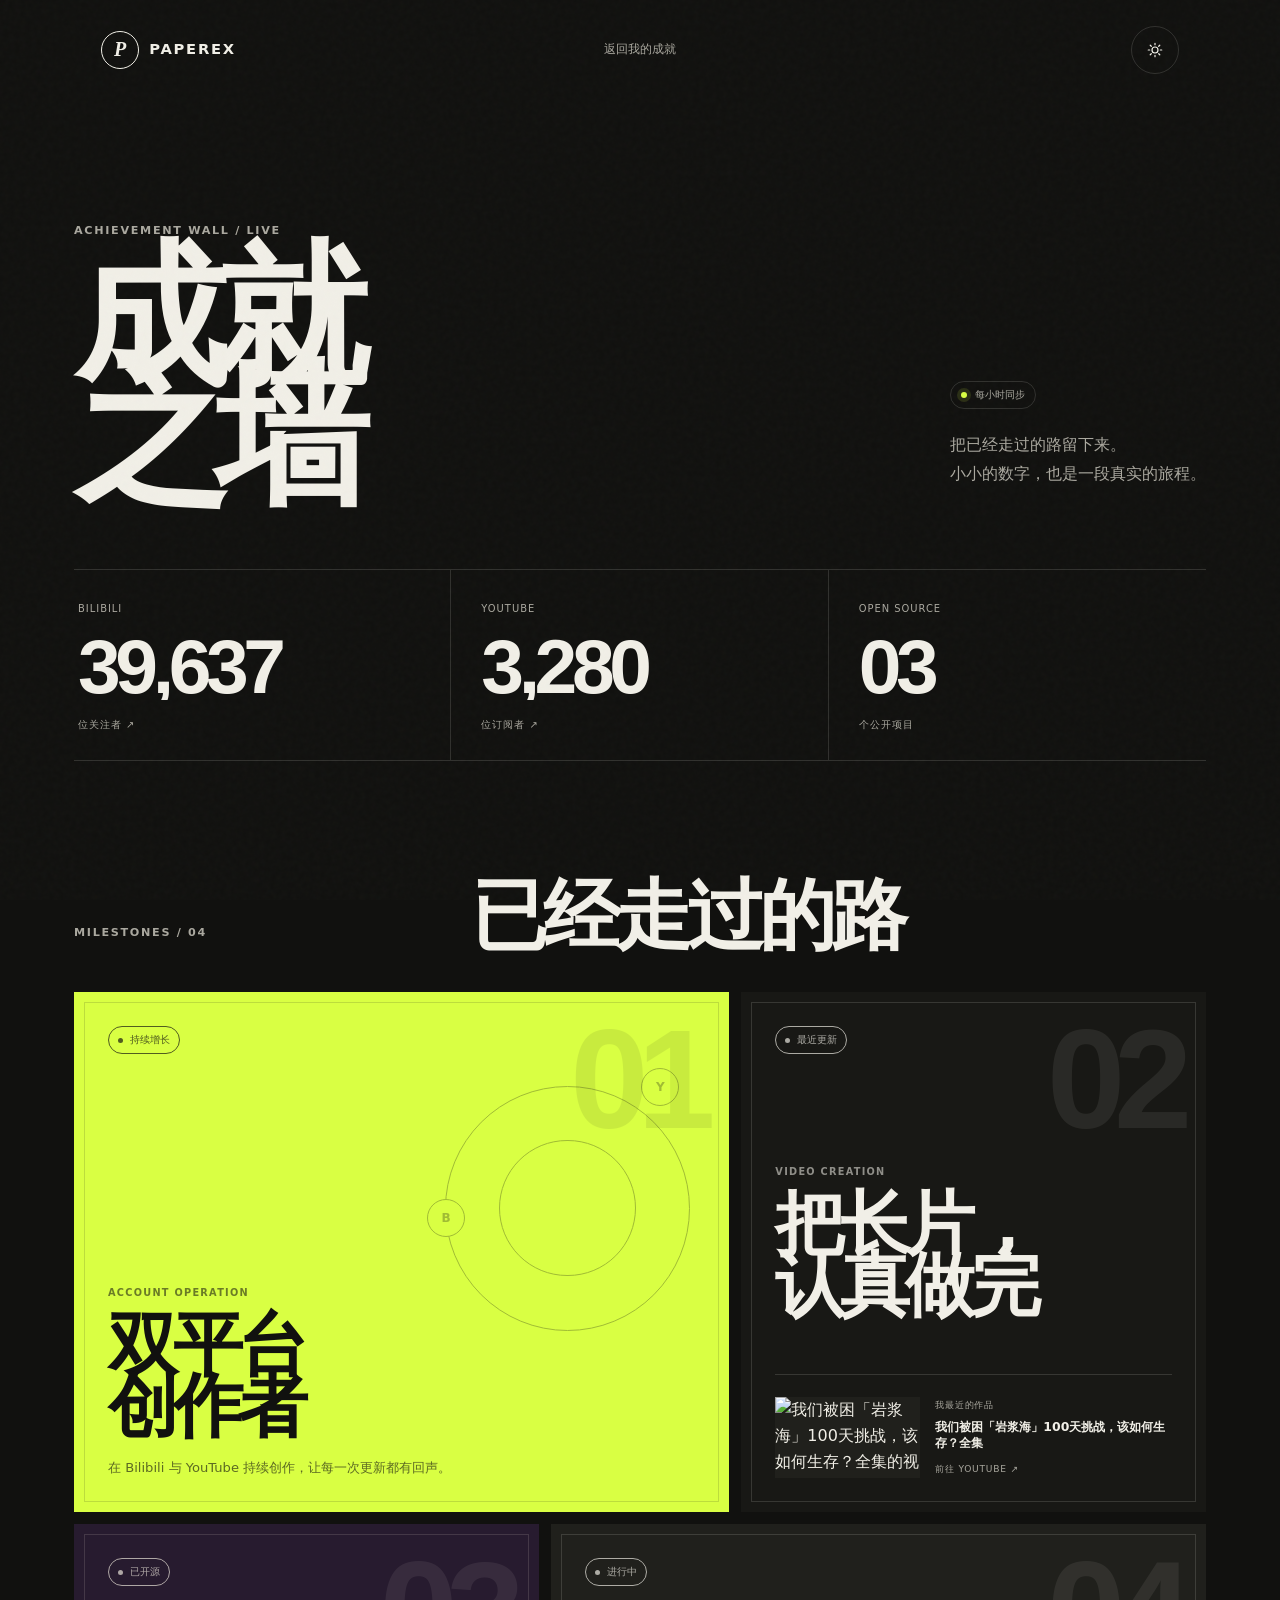
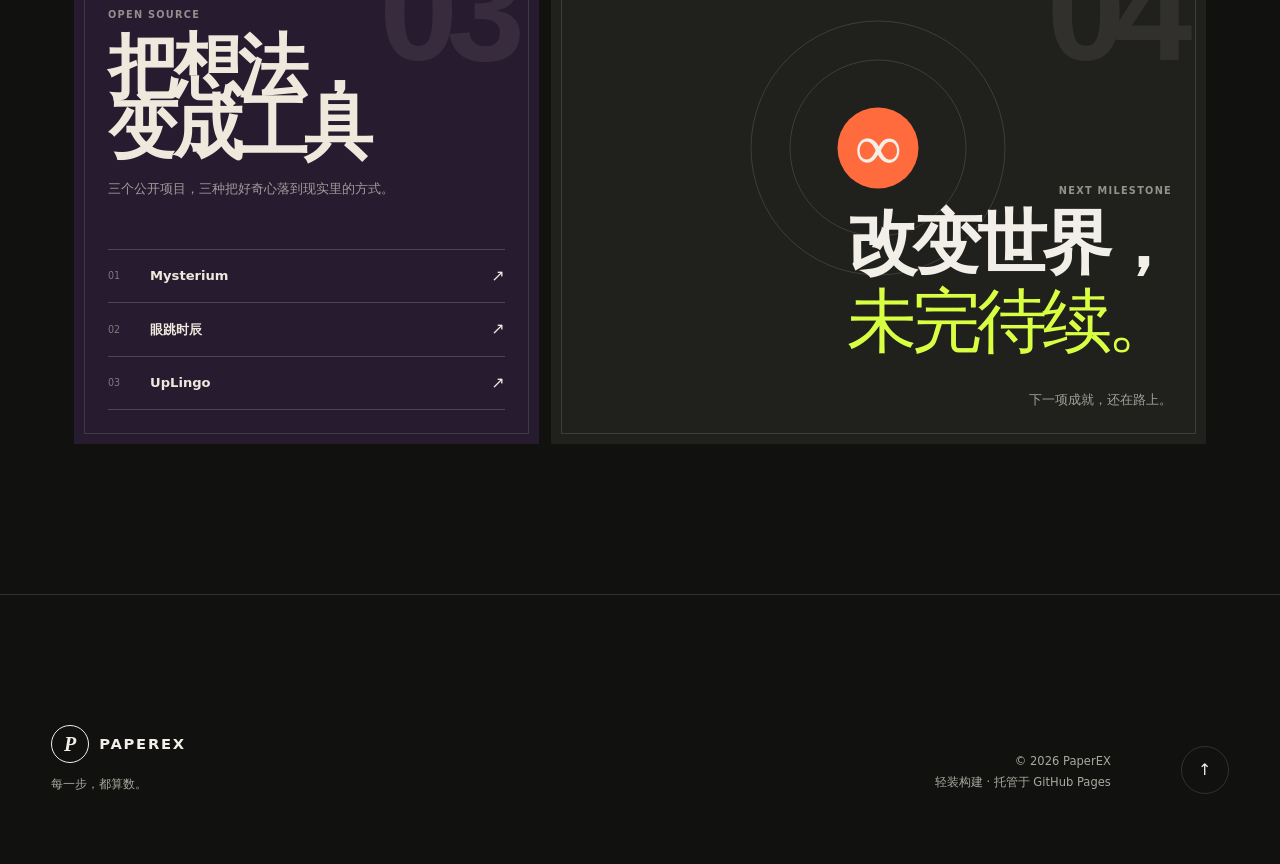
==== achievements/index.html @ b78c6eb8 "Add achievement wall page" ====
<!doctype html>
<html lang="zh-CN" data-theme="dark">
<head>
  <meta charset="utf-8">
  <meta name="viewport" content="width=device-width, initial-scale=1">
  <meta name="description" content="PaperEX 的成就之墙：账号成长、视频作品与开源项目。">
  <meta name="theme-color" content="#11110f">
  <title>成就之墙 · PaperEX</title>
  <link rel="icon" href="../favicon.svg" type="image/svg+xml">
  <link rel="stylesheet" href="../styles.css">
  <script>try{document.documentElement.dataset.theme=localStorage.getItem('paperex-theme')||'dark'}catch(e){}</script>
</head>
<body id="top">
  <a class="skip-link" href="#achievement-wall">跳到成就之墙</a>
  <header class="site-header article-header archive-header">
    <a class="brand" href="../index.html" aria-label="返回 PaperEX 首页">
      <span class="brand-mark" aria-hidden="true">P</span>
      <span>PaperEX</span>
    </a>
    <a class="archive-home-link" href="../index.html#now">返回我的成就</a>
    <div class="header-actions">
      <button class="icon-button theme-toggle" type="button" aria-label="切换明暗主题" title="切换主题" data-theme-toggle>
        <svg aria-hidden="true" viewBox="0 0 24 24"><path d="M12 3v2m0 14v2M3 12h2m14 0h2M5.64 5.64l1.42 1.42m9.88 9.88 1.42 1.42m0-12.72-1.42 1.42M7.06 16.94l-1.42 1.42M16 12a4 4 0 1 1-8 0 4 4 0 0 1 8 0Z"/></svg>
      </button>
    </div>
  </header>

  <main class="achievement-page" data-social-root data-social-path="../data/social.json">
    <header class="achievement-hero reveal">
      <div>
        <p class="kicker">Achievement wall / Live</p>
        <h1>成就<br>之墙</h1>
      </div>
      <div class="achievement-hero-copy">
        <span class="achievement-live" data-social-status>每小时同步</span>
        <p>把已经走过的路留下来。<br>小小的数字，也是一段真实的旅程。</p>
      </div>
    </header>

    <section class="achievement-stats reveal" aria-label="实时成就数据">
      <a class="achievement-stat" href="https://space.bilibili.com/9697888" target="_blank" rel="noreferrer">
        <span>Bilibili</span>
        <strong data-bilibili-followers>39,637</strong>
        <small>位关注者 ↗</small>
      </a>
      <a class="achievement-stat" href="https://www.youtube.com/@%E7%BA%B8%E5%B7%BEPaper" target="_blank" rel="noreferrer">
        <span>YouTube</span>
        <strong data-youtube-subscribers>3,280</strong>
        <small>位订阅者 ↗</small>
      </a>
      <div class="achievement-stat">
        <span>Open source</span>
        <strong>03</strong>
        <small>个公开项目</small>
      </div>
    </section>

    <section class="achievement-board" id="achievement-wall" aria-labelledby="achievement-board-title">
      <header class="achievement-board-heading reveal">
        <p class="kicker">Milestones / 04</p>
        <h2 id="achievement-board-title">已经走过的路</h2>
      </header>

      <div class="achievement-grid">
        <article class="achievement-plaque achievement-growth reveal">
          <span class="achievement-plaque-index" aria-hidden="true">01</span>
          <span class="achievement-state"><i></i> 持续增长</span>
          <div class="achievement-plaque-copy">
            <p>Account operation</p>
            <h3>双平台<br>创作者</h3>
            <p>在 Bilibili 与 YouTube 持续创作，让每一次更新都有回声。</p>
          </div>
          <div class="achievement-orbit" aria-hidden="true"><span>B</span><span>Y</span></div>
        </article>

        <article class="achievement-plaque achievement-video-plaque reveal">
          <span class="achievement-plaque-index" aria-hidden="true">02</span>
          <span class="achievement-state"><i></i> 最近更新</span>
          <div class="achievement-plaque-copy">
            <p>Video creation</p>
            <h3>把长片，<br>认真做完</h3>
          </div>
          <a class="achievement-video" href="https://www.youtube.com/watch?v=GRUpMJj9LJo" target="_blank" rel="noreferrer" data-latest-video>
            <span class="achievement-video-thumb"><img src="https://i.ytimg.com/vi/GRUpMJj9LJo/hqdefault.jpg" alt="我们被困「岩浆海」100天挑战，该如何生存？全集的视频封面" loading="lazy" data-latest-video-thumbnail></span>
            <span><small>我最近的作品</small><strong data-latest-video-title>我们被困「岩浆海」100天挑战，该如何生存？全集</strong><em>前往 YouTube ↗</em></span>
          </a>
        </article>

        <article class="achievement-plaque achievement-open-source reveal">
          <span class="achievement-plaque-index" aria-hidden="true">03</span>
          <span class="achievement-state"><i></i> 已开源</span>
          <div class="achievement-plaque-copy">
            <p>Open source</p>
            <h3>把想法，<br>变成工具</h3>
            <p>三个公开项目，三种把好奇心落到现实里的方式。</p>
          </div>
          <nav class="achievement-project-list" aria-label="开源项目">
            <a href="https://github.com/Old-Paper/mysterium-tarot" target="_blank" rel="noreferrer"><span>01</span><strong>Mysterium</strong><em>↗</em></a>
            <a href="https://github.com/Old-Paper/eye-twitch-sundial" target="_blank" rel="noreferrer"><span>02</span><strong>眼跳时辰</strong><em>↗</em></a>
            <a href="https://github.com/Old-Paper/UpLingo" target="_blank" rel="noreferrer"><span>03</span><strong>UpLingo</strong><em>↗</em></a>
          </nav>
        </article>

        <article class="achievement-plaque achievement-future reveal">
          <span class="achievement-plaque-index" aria-hidden="true">04</span>
          <span class="achievement-state"><i></i> 进行中</span>
          <div class="achievement-future-mark" aria-hidden="true"><span>∞</span></div>
          <div class="achievement-plaque-copy">
            <p>Next milestone</p>
            <h3>改变世界，<br><em>未完待续。</em></h3>
            <p>下一项成就，还在路上。</p>
          </div>
        </article>
      </div>
    </section>
  </main>

  <footer class="site-footer achievement-footer">
    <div><a class="brand footer-brand" href="../index.html"><span class="brand-mark">P</span><span>PaperEX</span></a><p>每一步，都算数。</p></div>
    <div class="footer-meta"><p>© <span data-year>2026</span> PaperEX</p><p>轻装构建 · 托管于 GitHub Pages</p></div>
    <a class="back-top" href="#top" aria-label="返回顶部">↑</a>
  </footer>

  <script src="../app.js" defer></script>
</body>
</html>
---- styles.css ----
@charset "UTF-8";

:root {
  color-scheme: dark;
  --bg: #11110f;
  --surface: #181815;
  --surface-2: #20201c;
  --text: #f1efe7;
  --muted: #aaa89f;
  --line: rgba(241, 239, 231, .14);
  --accent: #d9ff43;
  --accent-ink: #11110f;
  --orange: #ff6b3d;
  --header: rgba(17, 17, 15, .78);
  --display: "Arial Narrow", "Roboto Condensed", "Microsoft YaHei UI", sans-serif;
  --sans: Inter, ui-sans-serif, system-ui, -apple-system, BlinkMacSystemFont, "Segoe UI", "Microsoft YaHei", sans-serif;
  --serif: Georgia, "Songti SC", "SimSun", serif;
  --max: 1180px;
}

[data-theme="light"] {
  color-scheme: light;
  --bg: #f2f0e8;
  --surface: #e9e6dc;
  --surface-2: #dedbd0;
  --text: #161613;
  --muted: #68675f;
  --line: rgba(22, 22, 19, .16);
  --accent: #597000;
  --accent-ink: #f7f8ef;
  --orange: #d64a21;
  --header: rgba(242, 240, 232, .82);
}

* { box-sizing: border-box; }
html { scroll-behavior: smooth; scrollbar-color: var(--muted) var(--bg); }
body { margin: 0; background: var(--bg); color: var(--text); font-family: var(--sans); line-height: 1.65; -webkit-font-smoothing: antialiased; }
body::before { content: ""; position: fixed; inset: 0; pointer-events: none; z-index: 20; opacity: .035; background-image: url("data:image/svg+xml,%3Csvg viewBox='0 0 180 180' xmlns='http://www.w3.org/2000/svg'%3E%3Cfilter id='n'%3E%3CfeTurbulence type='fractalNoise' baseFrequency='.9' numOctaves='3' stitchTiles='stitch'/%3E%3C/filter%3E%3Crect width='100%25' height='100%25' filter='url(%23n)' opacity='.7'/%3E%3C/svg%3E"); }
a { color: inherit; text-decoration: none; }
button { color: inherit; font: inherit; }
::selection { background: var(--accent); color: var(--accent-ink); }
:focus-visible { outline: 2px solid var(--accent); outline-offset: 4px; }
.skip-link { position: fixed; left: 1rem; top: -5rem; z-index: 100; background: var(--accent); color: var(--accent-ink); padding: .7rem 1rem; border-radius: 4px; }
.skip-link:focus { top: 1rem; }

.site-header { position: fixed; z-index: 10; top: 0; left: 0; right: 0; height: 76px; padding: 0 max(24px, calc((100vw - var(--max)) / 2)); display: grid; grid-template-columns: 1fr auto 1fr; align-items: center; border-bottom: 1px solid transparent; transition: background .25s, border-color .25s, transform .25s; }
.site-header.is-scrolled { background: var(--header); border-color: var(--line); backdrop-filter: blur(16px); }
.brand { display: inline-flex; align-items: center; gap: 10px; width: max-content; font-size: .82rem; font-weight: 750; letter-spacing: .12em; text-transform: uppercase; }
.brand-mark { display: grid; place-items: center; width: 31px; height: 31px; border: 1px solid currentColor; border-radius: 50%; font-family: var(--serif); font-size: 1.05rem; font-style: italic; letter-spacing: 0; }
.nav { display: flex; align-items: center; gap: 34px; font-size: .78rem; color: var(--muted); }
.nav a { position: relative; padding: 10px 0; transition: color .2s; }
.nav a::after { content: ""; position: absolute; height: 1px; left: 0; right: 100%; bottom: 5px; background: var(--accent); transition: right .2s; }
.nav a:hover { color: var(--text); }
.nav a:hover::after { right: 0; }
.header-actions { justify-self: end; display: flex; gap: 8px; }
.icon-button { display: grid; place-items: center; width: 40px; height: 40px; padding: 0; border: 1px solid var(--line); border-radius: 50%; background: transparent; cursor: pointer; transition: background .2s, transform .2s; }
.icon-button:hover { background: var(--surface-2); transform: rotate(7deg); }
.icon-button svg { width: 18px; fill: none; stroke: currentColor; stroke-width: 1.6; stroke-linecap: round; }
.menu-toggle { display: none; }

.hero { position: relative; min-height: 100svh; max-width: var(--max); margin: 0 auto; padding: 150px 0 54px; display: flex; align-items: center; border-bottom: 1px solid var(--line); overflow: hidden; }
.hero::before { content: "PAPER / EX"; position: absolute; left: 0; bottom: -3.8vw; color: transparent; -webkit-text-stroke: 1px var(--line); font: 900 clamp(6rem, 16vw, 14rem)/.8 var(--display); letter-spacing: -.06em; white-space: nowrap; pointer-events: none; }
.hero-copy { position: relative; z-index: 2; width: min(810px, 74%); }
.eyebrow, .kicker { margin: 0 0 24px; color: var(--muted); font-size: .7rem; font-weight: 750; letter-spacing: .15em; text-transform: uppercase; }
.eyebrow { display: flex; align-items: center; gap: 9px; }
.status-dot { width: 7px; height: 7px; border-radius: 50%; background: var(--accent); box-shadow: 0 0 0 5px color-mix(in srgb, var(--accent) 12%, transparent); }
.hero h1 { --hero-title-size: clamp(3.9rem, 8.7vw, 7.4rem); position: relative; width: 100%; max-width: 900px; height: calc(var(--hero-title-size) * 1.78); margin: 0; font: 760 var(--hero-title-size)/.89 var(--display); letter-spacing: -.075em; text-transform: uppercase; }
.hero h1 em { color: var(--accent); font-family: var(--serif); font-weight: 400; text-transform: none; }
.type-line { position: absolute; left: 0; display: block; width: max-content; max-width: none; white-space: nowrap; line-height: .89; }
.type-line[data-type-line="0"] { top: 0; }
.type-line[data-type-line="1"] { top: calc(var(--hero-title-size) * .89); }
.type-line.is-active::after { content: ""; display: inline-block; width: .055em; height: .76em; margin-left: .07em; background: currentColor; transform: translateY(.03em); animation: type-caret .72s steps(1, end) infinite; }
.type-line.is-deleting::after { animation-duration: .36s; }
@keyframes type-caret { 50% { opacity: 0; } }
.hero-lede { max-width: 570px; margin: 34px 0 0; color: var(--muted); font-size: clamp(1rem, 1.45vw, 1.18rem); }
.hero-actions { display: flex; align-items: center; gap: 30px; margin-top: 38px; }
.button { display: inline-flex; align-items: center; justify-content: space-between; gap: 32px; min-width: 180px; padding: 13px 16px 13px 20px; border: 1px solid var(--line); font-size: .8rem; font-weight: 700; }
.button-primary { color: var(--accent-ink); background: var(--accent); border-color: var(--accent); }
.button span { font-size: 1rem; transition: transform .2s; }
.button:hover span { transform: translate(3px, 3px); }
.text-link { display: inline-flex; align-items: center; gap: 9px; width: max-content; border-bottom: 1px solid var(--line); font-size: .82rem; font-weight: 700; padding-bottom: 3px; }
.text-link span { transition: transform .2s; }
.text-link:hover span { transform: translateX(4px); }
.hero-orbit { position: absolute; right: -3%; top: 19%; width: clamp(260px, 36vw, 470px); aspect-ratio: 1; border: 1px solid var(--line); border-radius: 50%; animation: breathe 8s ease-in-out infinite; }
.hero-orbit::before, .hero-orbit::after { content: ""; position: absolute; inset: 15%; border: 1px solid var(--line); border-radius: 50%; }
.hero-orbit::after { inset: 34%; background: var(--orange); border: 0; box-shadow: 0 0 80px color-mix(in srgb, var(--orange) 25%, transparent); }
.hero-orbit span { position: absolute; width: 10px; height: 10px; left: 5%; top: 24%; border-radius: 50%; background: var(--accent); }
.hero-orbit i { position: absolute; inset: 6%; border-top: 1px solid var(--accent); border-radius: 50%; transform: rotate(28deg); }
.hero-index { position: absolute; right: 0; bottom: 55px; display: flex; flex-direction: column; gap: 4px; color: var(--muted); font-size: .64rem; letter-spacing: .1em; text-transform: uppercase; }

.section { max-width: var(--max); margin: 0 auto; padding: 120px 0; border-bottom: 1px solid var(--line); scroll-margin-top: 100px; }
.section-heading { display: flex; justify-content: space-between; align-items: end; margin-bottom: 45px; }
.section-heading .kicker { margin-bottom: 11px; }
.section h2, .playground h2 { margin: 0; font: 720 clamp(2.5rem, 5vw, 4.6rem)/.95 var(--display); letter-spacing: -.06em; }
.filter-row { display: flex; gap: 7px; }
.filter { border: 1px solid var(--line); border-radius: 999px; padding: 7px 14px; background: transparent; color: var(--muted); font-size: .7rem; cursor: pointer; transition: .2s; }
.filter:hover, .filter.is-active { color: var(--accent-ink); background: var(--accent); border-color: var(--accent); }
.post-grid { display: grid; grid-template-columns: 1.38fr .81fr .81fr; gap: 12px; }
.post-card { position: relative; min-height: 470px; padding: 28px; display: flex; flex-direction: column; justify-content: space-between; background: var(--surface); overflow: hidden; transition: transform .35s cubic-bezier(.2,.8,.2,1), background .2s; }
.post-card:hover { background: var(--surface-2); transform: translateY(-5px); }
.post-card[hidden] { display: none; }
.post-link { position: absolute; inset: 0; z-index: 3; }
.post-featured { min-height: 560px; }
.post-visual { position: relative; height: 235px; display: grid; place-items: center; margin: -28px -28px 28px; background: #d9ff43; color: #11110f; overflow: hidden; }
.post-visual::before { content: ""; position: absolute; width: 220px; height: 220px; border: 1px solid rgba(17,17,15,.35); border-radius: 50%; }
.post-visual::after { content: ""; position: absolute; width: 138px; height: 138px; border: 1px solid rgba(17,17,15,.35); border-radius: 50%; }
.post-visual span { z-index: 1; font: 400 5.6rem/1 var(--serif); }
.post-visual i { position: absolute; width: 1px; height: 180%; background: rgba(17,17,15,.35); transform: rotate(33deg); }
.post-number { color: var(--line); font: 800 7rem/.8 var(--display); letter-spacing: -.08em; }
.post-body { position: relative; z-index: 2; }
.post-meta { display: flex; align-items: center; flex-wrap: wrap; gap: 9px; margin: 0 0 16px; color: var(--muted); font-size: .64rem; letter-spacing: .08em; text-transform: uppercase; }
.post-meta > * + *::before { content: "·"; margin-right: 9px; }
.post-card h3 { margin: 0 0 15px; font: 690 clamp(1.55rem, 2.5vw, 2.5rem)/1.08 var(--display); letter-spacing: -.045em; }
.post-card p:last-of-type { max-width: 500px; margin: 0; color: var(--muted); font-size: .88rem; }
.post-arrow { position: absolute; right: 0; bottom: 0; display: grid; place-items: center; width: 36px; height: 36px; border: 1px solid var(--line); border-radius: 50%; transition: .25s; }
.post-card:hover .post-arrow { color: var(--accent-ink); background: var(--accent); border-color: var(--accent); transform: rotate(45deg); }
.empty-state { padding: 45px; border: 1px dashed var(--line); color: var(--muted); text-align: center; }

.now-list { border-top: 1px solid var(--line); }
.now-item { display: grid; grid-template-columns: 70px 1.1fr 1.8fr auto; gap: 24px; align-items: center; padding: 30px 4px; border-bottom: 1px solid var(--line); }
.now-index { color: var(--muted); font-size: .7rem; }
.now-item h3 { margin: 0; font-size: 1.05rem; }
.now-item p { margin: 0; color: var(--muted); font-size: .9rem; }
.now-status { border: 1px solid var(--line); border-radius: 999px; padding: 5px 10px; color: var(--muted); font-size: .66rem; white-space: nowrap; }
.now-item strong { color: var(--text); font-size: 1.02rem; font-variant-numeric: tabular-nums; }
.social-inline { color: var(--text); border-bottom: 1px solid var(--line); transition: color .2s, border-color .2s; }
.social-inline:hover { color: var(--accent); border-color: var(--accent); }
.latest-video { display: grid; grid-template-columns: 112px minmax(0, 1fr); gap: 15px; align-items: center; min-width: 0; }
.latest-video-thumb { display: block; aspect-ratio: 16 / 9; overflow: hidden; background: var(--surface-2); }
.latest-video-thumb img { display: block; width: 100%; height: 100%; object-fit: cover; transition: transform .35s cubic-bezier(.2,.8,.2,1); }
.latest-video-copy { min-width: 0; }
.latest-video-copy small { display: block; margin-bottom: 5px; color: var(--muted); font-size: .62rem; letter-spacing: .08em; text-transform: uppercase; }
.latest-video-copy strong { display: block; overflow: hidden; font-size: .92rem; line-height: 1.35; text-overflow: ellipsis; white-space: nowrap; transition: color .2s; }
.latest-video:hover .latest-video-thumb img { transform: scale(1.045); }
.latest-video:hover .latest-video-copy strong { color: var(--accent); }

.about { display: grid; grid-template-columns: 1fr 1.15fr; gap: 12%; align-items: center; }
.about-mark { position: relative; display: flex; align-items: center; justify-content: center; width: 100%; aspect-ratio: 1; border: 1px solid var(--line); border-radius: 50%; font: italic 400 clamp(5rem, 13vw, 10rem)/1 var(--serif); }
.about-mark::before, .about-mark::after { content: ""; position: absolute; background: var(--line); }
.about-mark::before { width: 124%; height: 1px; }
.about-mark::after { width: 1px; height: 124%; }
.about-mark span { color: var(--accent); font-size: .35em; margin: 0 .1em; }
.about-copy h2 { margin-bottom: 30px; }
.about-copy > p:not(.kicker) { max-width: 600px; color: var(--muted); font-size: 1rem; }
.about-links { display: flex; flex-wrap: wrap; gap: 14px 24px; margin-top: 24px; }
.about-links .text-link { margin-top: 0; }

.playground { padding: 120px max(24px, calc((100vw - var(--max)) / 2)); background: var(--surface); }
.playground-intro { display: grid; grid-template-columns: 1fr 2fr 1fr; gap: 40px; align-items: end; max-width: var(--max); margin: 0 auto 44px; }
.playground-intro .kicker { align-self: start; margin: 9px 0 0; }
.playground-intro > p:last-child { margin: 0; color: var(--muted); font-size: .85rem; }
.project-links { max-width: var(--max); margin: 0 auto; display: grid; grid-template-columns: 1fr 1fr; gap: 12px; }
.project-card { position: relative; min-height: 510px; padding: 28px; display: flex; flex-direction: column; justify-content: space-between; overflow: hidden; transition: transform .3s; }
.project-card:hover { transform: translateY(-5px); }
.project-card.tarot { color: #efe9dd; background: #271b2f; }
.project-card.sundial { color: #201710; background: #d7bd8b; }
.project-card.uplingo { color: #edf4eb; background: radial-gradient(circle at 82% 14%, rgba(217,255,67,.16), transparent 34%), #111a15; }
.project-card.uplingo::before { content: ""; position: absolute; inset: 0; opacity: .055; background-image: linear-gradient(rgba(237,244,235,.5) 1px, transparent 1px), linear-gradient(90deg, rgba(237,244,235,.5) 1px, transparent 1px); background-size: 32px 32px; pointer-events: none; }
.project-card::after { content: ""; position: absolute; inset: 10px; border: 1px solid currentColor; opacity: .18; pointer-events: none; }
.project-top { display: flex; justify-content: space-between; font-size: .68rem; letter-spacing: .08em; text-transform: uppercase; }
.project-top span:last-child { font-size: 1.2rem; transition: transform .25s; }
.project-card:hover .project-top span:last-child { transform: translate(3px,-3px); }
.project-card h3 { margin: 0; font: 700 clamp(2.4rem, 5vw, 4rem)/.95 var(--serif); letter-spacing: -.04em; }
.project-card p { margin: 8px 0 0; opacity: .62; }
.project-symbol { position: relative; z-index: 1; display: grid; place-items: center; width: 190px; aspect-ratio: 2/3; margin: 10px auto; border: 1px solid rgba(239,233,221,.4); border-radius: 90px; }
.project-symbol::before, .project-symbol::after { content: ""; position: absolute; width: 70%; aspect-ratio: 1; border: 1px solid rgba(239,233,221,.25); transform: rotate(45deg); }
.project-symbol::after { width: 45%; }
.project-symbol span { color: #d9ff43; font-size: 3.5rem; }
.project-symbol.dial { width: 210px; aspect-ratio: 1; border-radius: 50%; border-color: rgba(32,23,16,.5); }
.project-symbol.dial::before { width: 82%; border-color: rgba(32,23,16,.25); border-radius: 50%; transform: none; }
.project-symbol.dial::after { width: 1px; height: 43%; background: #201710; border: 0; transform-origin: bottom; transform: translateY(-50%) rotate(28deg); }
.project-symbol.dial span { width: 11px; height: 11px; border-radius: 50%; background: #201710; }
.uplingo-widget { position: relative; z-index: 1; width: min(100%, 310px); margin: 18px auto 12px; padding: 16px; border: 1px solid rgba(217,255,67,.42); border-radius: 18px; background: rgba(6,12,8,.86); box-shadow: 11px 11px 0 rgba(217,255,67,.07); transform: rotate(-1.4deg); transition: transform .35s cubic-bezier(.2,.8,.2,1), box-shadow .35s; }
.project-card:hover .uplingo-widget { box-shadow: 7px 9px 0 rgba(217,255,67,.12); transform: rotate(0) translateY(-3px); }
.uplingo-widget-bar { display: flex; justify-content: space-between; align-items: center; padding-bottom: 10px; border-bottom: 1px solid rgba(237,244,235,.14); color: rgba(237,244,235,.52); font-size: .52rem; font-weight: 750; letter-spacing: .13em; }
.uplingo-widget-bar::before { content: ""; width: 5px; height: 5px; margin-right: 18px; border-radius: 50%; background: #d9ff43; box-shadow: 9px 0 0 rgba(237,244,235,.22); }
.uplingo-widget-bar span:first-child { margin-right: auto; }
.uplingo-platforms { display: flex; flex-wrap: wrap; gap: 5px; margin-top: 13px; }
.uplingo-platforms span { padding: 3px 6px; border: 1px solid rgba(237,244,235,.16); border-radius: 999px; color: rgba(237,244,235,.68); font-size: .5rem; font-weight: 700; letter-spacing: .06em; }
.uplingo-widget-title { display: block; margin-top: 15px; font: 760 clamp(1.55rem, 3vw, 2.15rem)/.88 var(--display); letter-spacing: -.055em; }
.uplingo-widget-title em { color: #d9ff43; font-style: normal; }
.uplingo-chart { display: block; width: 100%; height: 74px; margin-top: 4px; overflow: visible; }
.uplingo-chart-grid { fill: none; stroke: rgba(237,244,235,.1); stroke-width: 1; }
.uplingo-chart-line { fill: none; stroke: #d9ff43; stroke-width: 2.5; vector-effect: non-scaling-stroke; }
.uplingo-chart circle { fill: #d9ff43; filter: drop-shadow(0 0 5px rgba(217,255,67,.7)); }
.uplingo-widget-meta { display: flex; justify-content: space-between; gap: 8px; color: rgba(237,244,235,.5); font-size: .5rem; letter-spacing: .04em; white-space: nowrap; }
.uplingo-widget-meta span:last-child { color: #d9ff43; }

.site-footer { max-width: var(--max); min-height: 230px; margin: 0 auto; padding: 55px 0; display: grid; grid-template-columns: 1fr auto auto; align-items: end; gap: 70px; }
.site-footer p { margin: 12px 0 0; color: var(--muted); font-size: .72rem; }
.footer-meta { text-align: right; }
.footer-meta p { margin: 2px 0; }
.back-top { display: grid; place-items: center; width: 48px; height: 48px; border: 1px solid var(--line); border-radius: 50%; transition: .2s; }
.back-top:hover { color: var(--accent-ink); background: var(--accent); border-color: var(--accent); }

.reveal { opacity: 0; transform: translateY(22px); transition: opacity .7s ease, transform .7s cubic-bezier(.2,.8,.2,1); }
.reveal.is-visible { opacity: 1; transform: none; }
@keyframes breathe { 50% { transform: translateY(12px) rotate(4deg); } }

/* Article pages */
.article-header { position: static; max-width: var(--max); margin: auto; padding: 0; }
.article-page { max-width: 780px; margin: 0 auto; padding: 90px 24px 130px; }
.article-back { display: inline-flex; gap: 8px; margin-bottom: 70px; color: var(--muted); font-size: .78rem; }
.article-hero { padding-bottom: 50px; border-bottom: 1px solid var(--line); }
.article-hero .post-meta { margin-bottom: 24px; }
.article-hero h1 { margin: 0 0 28px; font: 730 clamp(3.1rem, 8vw, 6.3rem)/.92 var(--display); letter-spacing: -.065em; }
.article-deck { margin: 0; max-width: 650px; color: var(--muted); font: 400 clamp(1.05rem, 2.2vw, 1.35rem)/1.6 var(--serif); }
.article-content { padding-top: 48px; font-family: var(--serif); font-size: 1.08rem; line-height: 1.9; }
.article-content h2 { margin: 70px 0 20px; font: 700 2rem/1.2 var(--display); letter-spacing: -.035em; }
.article-content p { margin: 0 0 24px; }
.article-content blockquote { margin: 45px 0; padding: 8px 0 8px 28px; border-left: 2px solid var(--accent); color: var(--muted); font-size: 1.25rem; }
.article-content hr { border: 0; border-top: 1px solid var(--line); margin: 60px 0; }
.article-end { display: flex; justify-content: space-between; align-items: center; margin-top: 70px; padding-top: 30px; border-top: 1px solid var(--line); font-family: var(--sans); font-size: .78rem; }

/* Article archive */
.all-articles-link { margin-bottom: 8px; }
.archive-header { grid-template-columns: 1fr auto 1fr; }
.archive-home-link { justify-self: center; color: var(--muted); font-size: .74rem; transition: color .2s; }
.archive-home-link:hover { color: var(--text); }
.archive-page { max-width: var(--max); margin: 0 auto; padding: 94px 24px 140px; }
.archive-hero { display: grid; grid-template-columns: 1fr auto; gap: 60px; align-items: end; padding: 42px 0 68px; }
.archive-hero .kicker { margin-bottom: 14px; }
.archive-hero h1 { margin: 0; font: 760 clamp(4.8rem, 11vw, 9.4rem)/.82 var(--display); letter-spacing: -.075em; }
.archive-summary { margin: 0 0 4px; color: var(--muted); font: 400 1rem/1.8 var(--serif); text-align: right; }
.archive-list { margin: 0; padding: 0; list-style: none; border-top: 1px solid var(--line); }
.archive-list li { border-bottom: 1px solid var(--line); }
.archive-entry { display: grid; grid-template-columns: 44px 112px minmax(270px, 1.3fr) minmax(220px, 1fr) 30px; gap: 22px; align-items: center; min-height: 158px; padding: 28px 4px; transition: background .25s, padding .25s; }
.archive-entry:hover { padding-left: 18px; padding-right: 18px; background: var(--surface); }
.archive-number, .archive-entry time, .archive-category { color: var(--muted); font-size: .64rem; letter-spacing: .08em; text-transform: uppercase; }
.archive-entry-copy h2 { margin: 7px 0 0; font: 700 clamp(1.5rem, 2.4vw, 2.45rem)/1.05 var(--display); letter-spacing: -.045em; }
.archive-entry > p { max-width: 390px; margin: 0; color: var(--muted); font-size: .82rem; }
.archive-arrow { justify-self: end; font-size: 1.2rem; transition: color .2s, transform .2s; }
.archive-entry:hover .archive-arrow { color: var(--accent); transform: translate(3px, -3px); }

/* Achievement wall */
.achievement-wall-link { margin-bottom: 8px; }
.achievement-page { max-width: var(--max); margin: 0 auto; padding: 82px 24px 150px; }
.achievement-hero { display: grid; grid-template-columns: 1.4fr .6fr; gap: 70px; align-items: end; padding: 40px 0 72px; border-bottom: 1px solid var(--line); }
.achievement-hero .kicker { margin-bottom: 17px; }
.achievement-hero h1 { margin: 0; font: 780 clamp(5.6rem, 12vw, 10.5rem)/.78 var(--display); letter-spacing: -.085em; }
.achievement-hero-copy { justify-self: end; max-width: 310px; padding-bottom: 8px; }
.achievement-hero-copy p { margin: 22px 0 0; color: var(--muted); font: 400 1rem/1.8 var(--serif); }
.achievement-live { display: inline-flex; align-items: center; gap: 8px; padding: 5px 10px; border: 1px solid var(--line); border-radius: 999px; color: var(--muted); font-size: .62rem; }
.achievement-live::before { content: ""; width: 6px; height: 6px; border-radius: 50%; background: var(--accent); box-shadow: 0 0 0 4px color-mix(in srgb, var(--accent) 12%, transparent); }
.achievement-stats { display: grid; grid-template-columns: repeat(3, 1fr); border-bottom: 1px solid var(--line); }
.achievement-stat { min-width: 0; min-height: 190px; padding: 31px 30px 27px; display: flex; flex-direction: column; justify-content: space-between; border-right: 1px solid var(--line); transition: background .25s; }
.achievement-stat:first-child { padding-left: 4px; }
.achievement-stat:last-child { border-right: 0; }
a.achievement-stat:hover { background: var(--surface); }
.achievement-stat > span, .achievement-stat small { color: var(--muted); font-size: .62rem; letter-spacing: .1em; text-transform: uppercase; }
.achievement-stat strong { overflow: hidden; font: 760 clamp(3.1rem, 6vw, 5.5rem)/.85 var(--display); letter-spacing: -.07em; font-variant-numeric: tabular-nums; text-overflow: ellipsis; }
.achievement-board { padding-top: 120px; scroll-margin-top: 30px; }
.achievement-board-heading { display: grid; grid-template-columns: 1fr 2fr; gap: 30px; align-items: end; margin-bottom: 42px; }
.achievement-board-heading .kicker { margin: 0 0 8px; }
.achievement-board-heading h2 { margin: 0; font: 740 clamp(3rem, 6vw, 5.4rem)/.9 var(--display); letter-spacing: -.065em; }
.achievement-grid { display: grid; grid-template-columns: repeat(12, 1fr); gap: 12px; }
.achievement-plaque { position: relative; min-height: 520px; padding: 34px; display: flex; flex-direction: column; justify-content: space-between; overflow: hidden; background: var(--surface); }
.achievement-growth, .achievement-future { grid-column: span 7; }
.achievement-video-plaque, .achievement-open-source { grid-column: span 5; }
.achievement-growth { color: var(--accent-ink); background: var(--accent); }
.achievement-open-source { color: #efe9dd; background: #271b2f; }
.achievement-future { background: var(--surface-2); }
.achievement-plaque::after { content: ""; position: absolute; inset: 10px; border: 1px solid currentColor; opacity: .14; pointer-events: none; }
.achievement-plaque-index { position: absolute; right: 25px; top: 18px; opacity: .08; font: 800 clamp(6rem, 11vw, 10rem)/1 var(--display); letter-spacing: -.08em; }
.achievement-state { position: relative; z-index: 2; display: inline-flex; align-items: center; align-self: flex-start; gap: 7px; padding: 5px 9px; border: 1px solid currentColor; border-radius: 999px; font-size: .61rem; opacity: .68; }
.achievement-state i { width: 5px; height: 5px; border-radius: 50%; background: currentColor; }
.achievement-plaque-copy { position: relative; z-index: 2; max-width: 470px; }
.achievement-plaque-copy > p:first-child { margin: 0 0 14px; opacity: .55; font-size: .61rem; font-weight: 750; letter-spacing: .13em; text-transform: uppercase; }
.achievement-plaque-copy h3 { margin: 0; font: 750 clamp(2.7rem, 5.5vw, 5.1rem)/.86 var(--display); letter-spacing: -.07em; }
.achievement-plaque-copy h3 em { color: var(--accent); font: 400 1em var(--serif); }
.achievement-plaque-copy > p:last-child { max-width: 390px; margin: 20px 0 0; opacity: .62; font-size: .82rem; }
.achievement-orbit { position: absolute; z-index: 1; right: 6%; top: 18%; width: min(39%, 245px); aspect-ratio: 1; border: 1px solid currentColor; border-radius: 50%; opacity: .28; }
.achievement-orbit::before { content: ""; position: absolute; inset: 22%; border: 1px solid currentColor; border-radius: 50%; }
.achievement-orbit span { position: absolute; display: grid; place-items: center; width: 38px; height: 38px; border: 1px solid currentColor; border-radius: 50%; font: 700 .75rem var(--sans); background: var(--accent); }
.achievement-orbit span:first-child { left: -19px; top: 46%; }
.achievement-orbit span:last-child { right: 4%; top: -19px; }
.achievement-video-plaque .achievement-plaque-copy { margin-top: 52px; }
.achievement-video { position: relative; z-index: 2; display: grid; grid-template-columns: 145px minmax(0, 1fr); gap: 15px; align-items: center; padding-top: 22px; border-top: 1px solid var(--line); }
.achievement-video-thumb { display: block; aspect-ratio: 16 / 9; overflow: hidden; background: var(--surface-2); }
.achievement-video-thumb img { display: block; width: 100%; height: 100%; object-fit: cover; transition: transform .35s; }
.achievement-video:hover img { transform: scale(1.045); }
.achievement-video small, .achievement-video em { display: block; color: var(--muted); font-size: .57rem; font-style: normal; letter-spacing: .08em; text-transform: uppercase; }
.achievement-video strong { display: -webkit-box; overflow: hidden; margin: 6px 0 10px; font-size: .78rem; line-height: 1.35; -webkit-box-orient: vertical; -webkit-line-clamp: 2; }
.achievement-project-list { position: relative; z-index: 2; margin-top: 28px; border-top: 1px solid rgba(239,233,221,.2); }
.achievement-project-list a { display: grid; grid-template-columns: 32px 1fr auto; gap: 10px; align-items: center; padding: 13px 0; border-bottom: 1px solid rgba(239,233,221,.2); transition: padding .2s, color .2s; }
.achievement-project-list a:hover { color: #d9ff43; padding-left: 8px; }
.achievement-project-list span { opacity: .45; font-size: .6rem; }
.achievement-project-list strong { font-size: .82rem; }
.achievement-project-list em { font-style: normal; }
.achievement-future-mark { position: absolute; left: 50%; top: 43%; display: grid; place-items: center; width: 255px; aspect-ratio: 1; border: 1px solid var(--line); border-radius: 50%; transform: translate(-50%,-50%); }
.achievement-future-mark::before, .achievement-future-mark::after { content: ""; position: absolute; border: 1px solid var(--line); border-radius: 50%; }
.achievement-future-mark::before { inset: 15%; }
.achievement-future-mark::after { inset: 34%; background: var(--orange); border: 0; }
.achievement-future-mark span { position: relative; z-index: 1; color: var(--text); font: italic 400 4rem var(--serif); }
.achievement-future .achievement-plaque-copy { align-self: flex-end; text-align: right; }
.achievement-footer { border-top: 1px solid var(--line); }

@media (max-width: 1228px) {
  .hero, .section, .site-footer { margin-left: 24px; margin-right: 24px; }
}
@media (max-width: 850px) {
  .site-header { grid-template-columns: 1fr auto; height: 68px; }
  .nav { position: fixed; z-index: -1; inset: 68px 0 auto; padding: 30px 24px 36px; flex-direction: column; align-items: flex-start; gap: 11px; background: var(--bg); border-bottom: 1px solid var(--line); transform: translateY(-130%); transition: transform .3s; }
  .nav.is-open { transform: translateY(0); }
  .nav a { width: 100%; font-size: 1.35rem; }
  .menu-toggle { display: grid; }
  .menu-toggle span { width: 15px; height: 1px; background: currentColor; transition: .2s; }
  .menu-toggle[aria-expanded="true"] span:first-child { transform: translateY(1px) rotate(45deg); }
  .menu-toggle[aria-expanded="true"] span:last-child { transform: translateY(-1px) rotate(-45deg); }
  .hero { padding-top: 120px; min-height: 850px; align-items: flex-start; }
  .hero-copy { width: 100%; }
  .hero h1 { --hero-title-size: clamp(3.6rem, 13vw, 6.5rem); }
  .hero-orbit { right: -8%; top: auto; bottom: 70px; width: 330px; opacity: .8; }
  .hero-index { display: none; }
  .post-grid { grid-template-columns: 1fr 1fr; }
  .post-featured { grid-column: 1 / -1; }
  .now-item { grid-template-columns: 45px 1fr auto; }
  .now-item p { grid-column: 2 / -1; }
  .now-item .latest-video { grid-column: 2 / -1; }
  .now-item .now-status { grid-column: 3; grid-row: 1; }
  .about { grid-template-columns: 1fr; gap: 80px; }
  .about-mark { width: min(520px, 90%); margin: auto; }
  .playground-intro { grid-template-columns: 1fr; gap: 15px; }
  .project-card { min-height: 440px; }
  .archive-page { padding-top: 68px; }
  .archive-entry { grid-template-columns: 38px 100px minmax(0, 1fr) 24px; gap: 14px; }
  .archive-entry-copy { grid-column: 3; }
  .archive-entry > p { display: none; }
  .achievement-page { padding-top: 60px; }
  .achievement-hero { grid-template-columns: 1fr; gap: 38px; }
  .achievement-hero-copy { justify-self: start; }
  .achievement-growth, .achievement-future, .achievement-video-plaque, .achievement-open-source { grid-column: 1 / -1; }
}
@media (max-width: 600px) {
  .hero, .section, .site-footer { margin-left: 18px; margin-right: 18px; }
  .site-header { padding: 0 18px; }
  .hero { min-height: 790px; padding-top: 118px; }
  .hero h1 { --hero-title-size: clamp(3.35rem, 17vw, 5rem); }
  .hero-lede { margin-top: 26px; }
  .hero-actions { align-items: flex-start; flex-direction: column; gap: 20px; }
  .hero-orbit { width: 240px; bottom: 44px; }
  .section, .playground { padding-top: 88px; padding-bottom: 88px; }
  .section-heading { align-items: flex-start; flex-direction: column; gap: 25px; }
  .post-grid, .project-links { grid-template-columns: 1fr; }
  .post-featured { grid-column: auto; }
  .post-card, .post-featured { min-height: 460px; }
  .now-item { grid-template-columns: 35px 1fr auto; gap: 12px; }
  .now-status { padding: 3px 7px; }
  .latest-video { grid-template-columns: 96px minmax(0, 1fr); }
  .latest-video-copy strong { white-space: normal; }
  .about { gap: 55px; }
  .about-mark { width: 82%; }
  .playground { padding-left: 18px; padding-right: 18px; }
  .project-card { min-height: 470px; }
  .site-footer { grid-template-columns: 1fr auto; gap: 30px; }
  .footer-meta { grid-column: 1 / -1; grid-row: 2; text-align: left; }
  .archive-header { grid-template-columns: 1fr auto; }
  .archive-home-link { display: none; }
  .archive-page { padding: 58px 18px 100px; }
  .archive-hero { grid-template-columns: 1fr; gap: 24px; padding: 28px 0 50px; }
  .archive-hero h1 { font-size: clamp(4rem, 24vw, 6.3rem); }
  .archive-summary { text-align: left; }
  .archive-entry { grid-template-columns: 32px 1fr auto; gap: 7px 13px; min-height: 0; padding: 24px 2px; }
  .archive-number { grid-row: 1 / 4; }
  .archive-entry time { grid-column: 2; }
  .archive-entry-copy { grid-column: 2 / -1; }
  .archive-entry-copy h2 { font-size: 1.55rem; }
  .archive-arrow { grid-column: 3; grid-row: 1; }
  .archive-entry:hover { padding-left: 8px; padding-right: 8px; }
  .achievement-page { padding: 48px 18px 100px; }
  .achievement-hero { gap: 28px; padding: 28px 0 50px; }
  .achievement-hero h1 { font-size: clamp(5rem, 28vw, 7rem); }
  .achievement-hero-copy p { font-size: .92rem; }
  .achievement-stats { grid-template-columns: 1fr; }
  .achievement-stat, .achievement-stat:first-child { min-height: 138px; padding: 22px 2px; border-right: 0; border-bottom: 1px solid var(--line); }
  .achievement-stat:last-child { border-bottom: 0; }
  .achievement-stat strong { font-size: 4rem; }
  .achievement-board { padding-top: 88px; }
  .achievement-board-heading { grid-template-columns: 1fr; gap: 10px; margin-bottom: 30px; }
  .achievement-board-heading h2 { font-size: 3rem; }
  .achievement-plaque { min-height: 470px; padding: 25px; }
  .achievement-plaque-copy h3 { font-size: clamp(2.9rem, 15vw, 4rem); }
  .achievement-orbit { top: 24%; width: 55%; }
  .achievement-video-plaque .achievement-plaque-copy { margin-top: 60px; }
  .achievement-video { grid-template-columns: 1fr; }
  .achievement-video strong { font-size: .86rem; }
  .achievement-future-mark { width: 220px; }
}
@media (min-width: 851px) {
  html { overflow-x: hidden; background: var(--bg); }
  .site-header { height: 100px; padding-left: clamp(36px, 4vw, 84px); padding-right: clamp(36px, 4vw, 84px); }
  .brand { font-size: .92rem; }
  .brand-mark { width: 38px; height: 38px; font-size: 1.25rem; }
  .nav { gap: 42px; font-size: .9rem; }
  .icon-button { width: 48px; height: 48px; }
  .hero, .section, .site-footer { max-width: none; width: 100%; margin-left: 0; margin-right: 0; padding-left: clamp(36px, 4vw, 84px); padding-right: clamp(36px, 4vw, 84px); }
  .hero { min-height: 100svh; padding-top: 145px; padding-bottom: 58px; }
  .hero-copy { width: min(1120px, 64%); }
  .hero h1 { --hero-title-size: clamp(3.9rem, 5.2vw, 5.7rem); }
  .hero-orbit { right: 4%; top: 18%; width: clamp(270px, 27vw, 430px); }
  .hero-index { right: clamp(36px, 4vw, 84px); bottom: 58px; }
  .section { padding-top: 150px; padding-bottom: 150px; }
  .playground { padding-left: clamp(36px, 4vw, 84px); padding-right: clamp(36px, 4vw, 84px); }
  .playground-intro, .project-links { max-width: none; }
  .project-links { grid-template-columns: repeat(3, minmax(0, 1fr)); }
  .site-footer { min-height: 270px; padding-top: 70px; padding-bottom: 70px; }
}
@media (prefers-reduced-motion: reduce) {
  html { scroll-behavior: auto; }
  *, *::before, *::after { animation-duration: .01ms !important; animation-iteration-count: 1 !important; transition-duration: .01ms !important; }
  .reveal { opacity: 1; transform: none; }
  .type-line::after { display: none !important; }
}
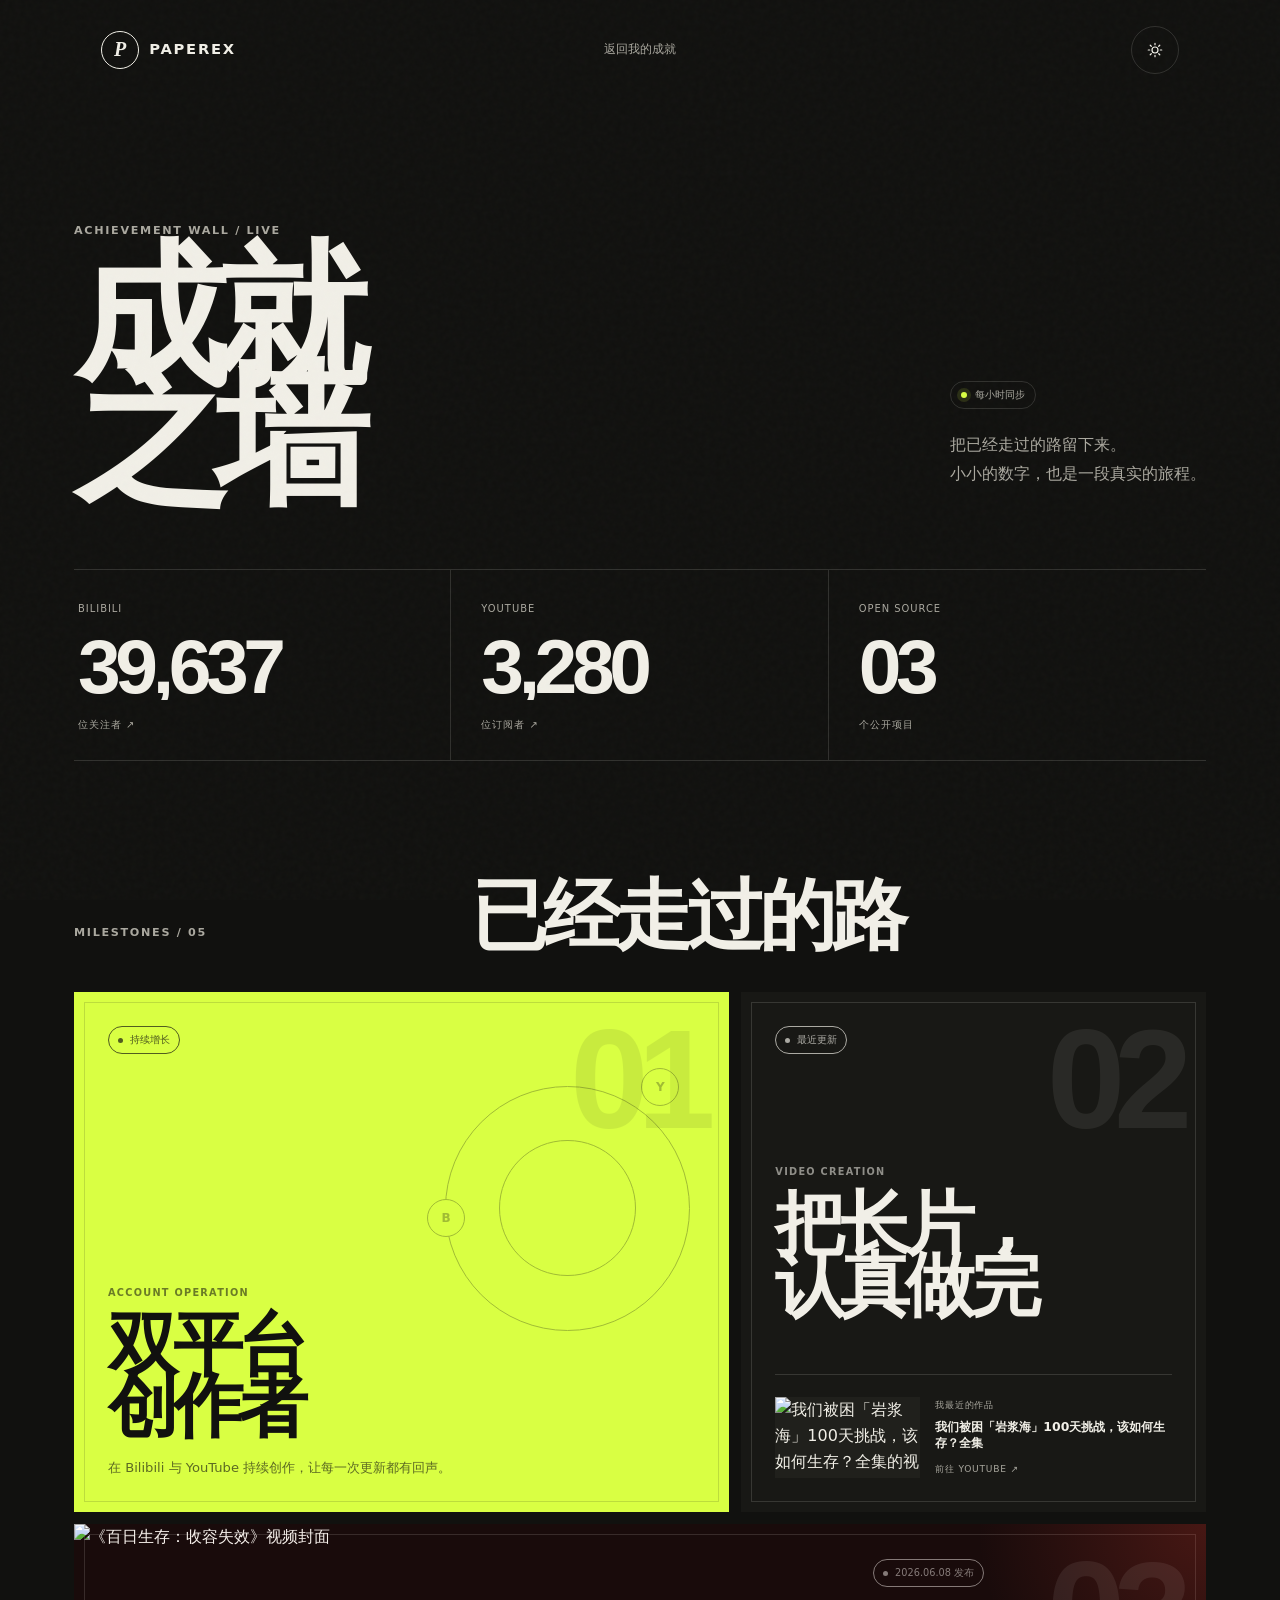
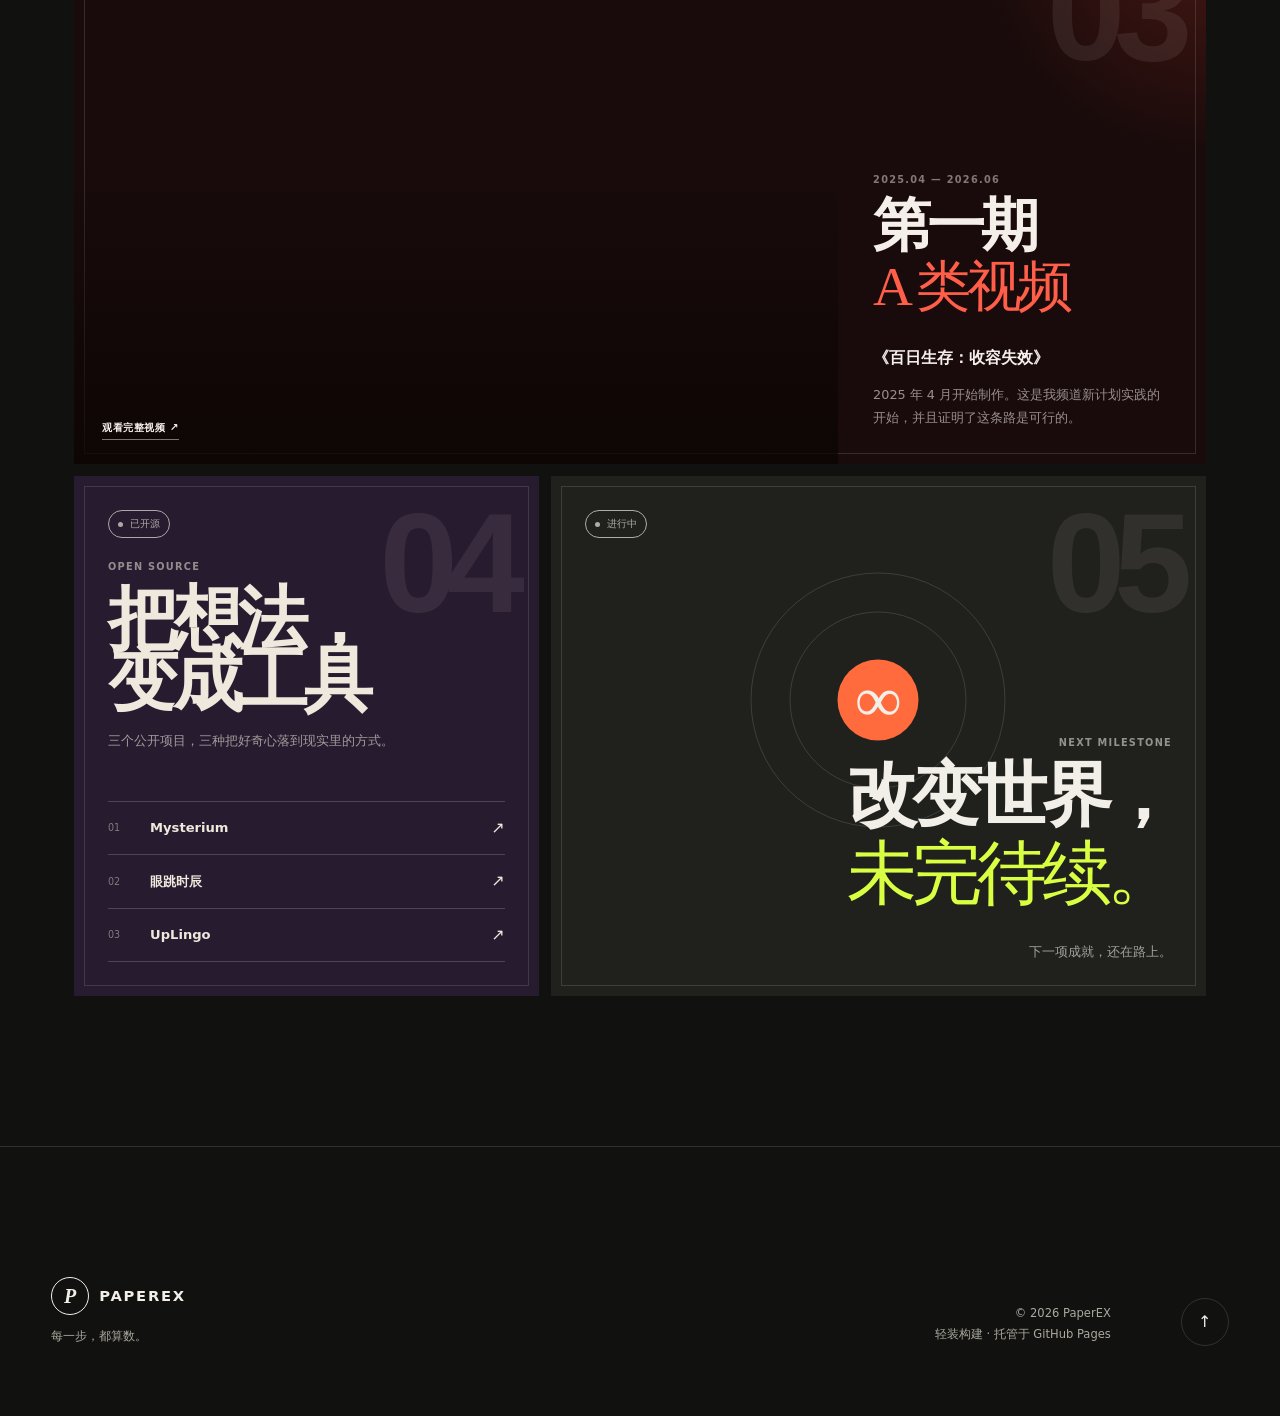
==== commit 8ef5ec9b: "Add first A-class video achievement" ====
--- a/achievements/index.html
+++ b/achievements/index.html
@@ -57,7 +57,7 @@
 
     <section class="achievement-board" id="achievement-wall" aria-labelledby="achievement-board-title">
       <header class="achievement-board-heading reveal">
-        <p class="kicker">Milestones / 04</p>
+        <p class="kicker">Milestones / 05</p>
         <h2 id="achievement-board-title">已经走过的路</h2>
       </header>
 
@@ -86,8 +86,25 @@
           </a>
         </article>
 
+        <article class="achievement-plaque achievement-a-class reveal">
+          <span class="achievement-plaque-index" aria-hidden="true">03</span>
+          <a class="achievement-a-media" href="https://www.youtube.com/watch?v=YYPNeLb3gYc" target="_blank" rel="noreferrer" aria-label="观看《百日生存：收容失效》">
+            <img src="https://i.ytimg.com/vi/YYPNeLb3gYc/maxresdefault.jpg" alt="《百日生存：收容失效》视频封面" loading="lazy">
+            <span>观看完整视频 ↗</span>
+          </a>
+          <div class="achievement-a-copy">
+            <span class="achievement-state"><i></i> 2026.06.08 发布</span>
+            <div>
+              <p class="achievement-a-period">2025.04 — 2026.06</p>
+              <h3>第一期<br><em>A 类视频</em></h3>
+              <strong>《百日生存：收容失效》</strong>
+              <p>2025 年 4 月开始制作。这是我频道新计划实践的开始，并且证明了这条路是可行的。</p>
+            </div>
+          </div>
+        </article>
+
         <article class="achievement-plaque achievement-open-source reveal">
-          <span class="achievement-plaque-index" aria-hidden="true">03</span>
+          <span class="achievement-plaque-index" aria-hidden="true">04</span>
           <span class="achievement-state"><i></i> 已开源</span>
           <div class="achievement-plaque-copy">
             <p>Open source</p>
@@ -102,7 +119,7 @@
         </article>
 
         <article class="achievement-plaque achievement-future reveal">
-          <span class="achievement-plaque-index" aria-hidden="true">04</span>
+          <span class="achievement-plaque-index" aria-hidden="true">05</span>
           <span class="achievement-state"><i></i> 进行中</span>
           <div class="achievement-future-mark" aria-hidden="true"><span>∞</span></div>
           <div class="achievement-plaque-copy">
--- a/styles.css
+++ b/styles.css
@@ -257,6 +257,7 @@
 .achievement-plaque { position: relative; min-height: 520px; padding: 34px; display: flex; flex-direction: column; justify-content: space-between; overflow: hidden; background: var(--surface); }
 .achievement-growth, .achievement-future { grid-column: span 7; }
 .achievement-video-plaque, .achievement-open-source { grid-column: span 5; }
+.achievement-a-class { grid-column: 1 / -1; min-height: 540px; padding: 0; display: grid; grid-template-columns: minmax(0, 1.35fr) minmax(330px, .65fr); color: #f5efea; background: #190b0b; }
 .achievement-growth { color: var(--accent-ink); background: var(--accent); }
 .achievement-open-source { color: #efe9dd; background: #271b2f; }
 .achievement-future { background: var(--surface-2); }
@@ -281,6 +282,19 @@
 .achievement-video:hover img { transform: scale(1.045); }
 .achievement-video small, .achievement-video em { display: block; color: var(--muted); font-size: .57rem; font-style: normal; letter-spacing: .08em; text-transform: uppercase; }
 .achievement-video strong { display: -webkit-box; overflow: hidden; margin: 6px 0 10px; font-size: .78rem; line-height: 1.35; -webkit-box-orient: vertical; -webkit-line-clamp: 2; }
+.achievement-a-media { position: relative; z-index: 2; min-width: 0; min-height: 540px; overflow: hidden; }
+.achievement-a-media::after { content: ""; position: absolute; inset: 45% 0 0; background: linear-gradient(transparent, rgba(10,3,3,.76)); }
+.achievement-a-media img { display: block; width: 100%; height: 100%; object-fit: cover; object-position: center; transition: transform .55s cubic-bezier(.2,.8,.2,1), filter .55s; }
+.achievement-a-media > span { position: absolute; z-index: 2; left: 28px; bottom: 24px; padding-bottom: 3px; border-bottom: 1px solid rgba(255,255,255,.45); font-size: .65rem; font-weight: 700; letter-spacing: .06em; }
+.achievement-a-media:hover img { filter: brightness(1.08); transform: scale(1.025); }
+.achievement-a-copy { position: relative; z-index: 2; min-width: 0; padding: 35px; display: flex; flex-direction: column; justify-content: space-between; background: radial-gradient(circle at 100% 0, rgba(255,73,55,.2), transparent 35%); }
+.achievement-a-copy .achievement-state { color: rgba(245,239,234,.72); }
+.achievement-a-period { margin: 0 0 13px; color: rgba(245,239,234,.48); font-size: .61rem; font-weight: 750; letter-spacing: .13em; }
+.achievement-a-copy h3 { margin: 0; font: 750 clamp(2.7rem, 4.5vw, 4.6rem)/.86 var(--display); letter-spacing: -.07em; }
+.achievement-a-copy h3 em { color: #ff5e49; font: 400 .96em var(--serif); }
+.achievement-a-copy strong { display: block; margin-top: 22px; font: 650 1rem/1.45 var(--serif); }
+.achievement-a-copy p:last-child { margin: 15px 0 0; color: rgba(245,239,234,.58); font-size: .8rem; line-height: 1.75; }
+.achievement-a-class .achievement-plaque-index { z-index: 3; color: #f5efea; }
 .achievement-project-list { position: relative; z-index: 2; margin-top: 28px; border-top: 1px solid rgba(239,233,221,.2); }
 .achievement-project-list a { display: grid; grid-template-columns: 32px 1fr auto; gap: 10px; align-items: center; padding: 13px 0; border-bottom: 1px solid rgba(239,233,221,.2); transition: padding .2s, color .2s; }
 .achievement-project-list a:hover { color: #d9ff43; padding-left: 8px; }
@@ -330,6 +344,9 @@
   .achievement-hero { grid-template-columns: 1fr; gap: 38px; }
   .achievement-hero-copy { justify-self: start; }
   .achievement-growth, .achievement-future, .achievement-video-plaque, .achievement-open-source { grid-column: 1 / -1; }
+  .achievement-a-class { grid-template-columns: 1fr; }
+  .achievement-a-media { width: 100%; height: min(52vw, 420px); min-height: 0; aspect-ratio: auto; }
+  .achievement-a-copy { min-height: 420px; }
 }
 @media (max-width: 600px) {
   .hero, .section, .site-footer { margin-left: 18px; margin-right: 18px; }
@@ -384,6 +401,10 @@
   .achievement-video-plaque .achievement-plaque-copy { margin-top: 60px; }
   .achievement-video { grid-template-columns: 1fr; }
   .achievement-video strong { font-size: .86rem; }
+  .achievement-a-media { height: 220px; min-height: 0; }
+  .achievement-a-media > span { left: 18px; bottom: 16px; }
+  .achievement-a-copy { min-height: 420px; padding: 25px; }
+  .achievement-a-copy h3 { font-size: clamp(3rem, 16vw, 4.2rem); }
   .achievement-future-mark { width: 220px; }
 }
 @media (min-width: 851px) {
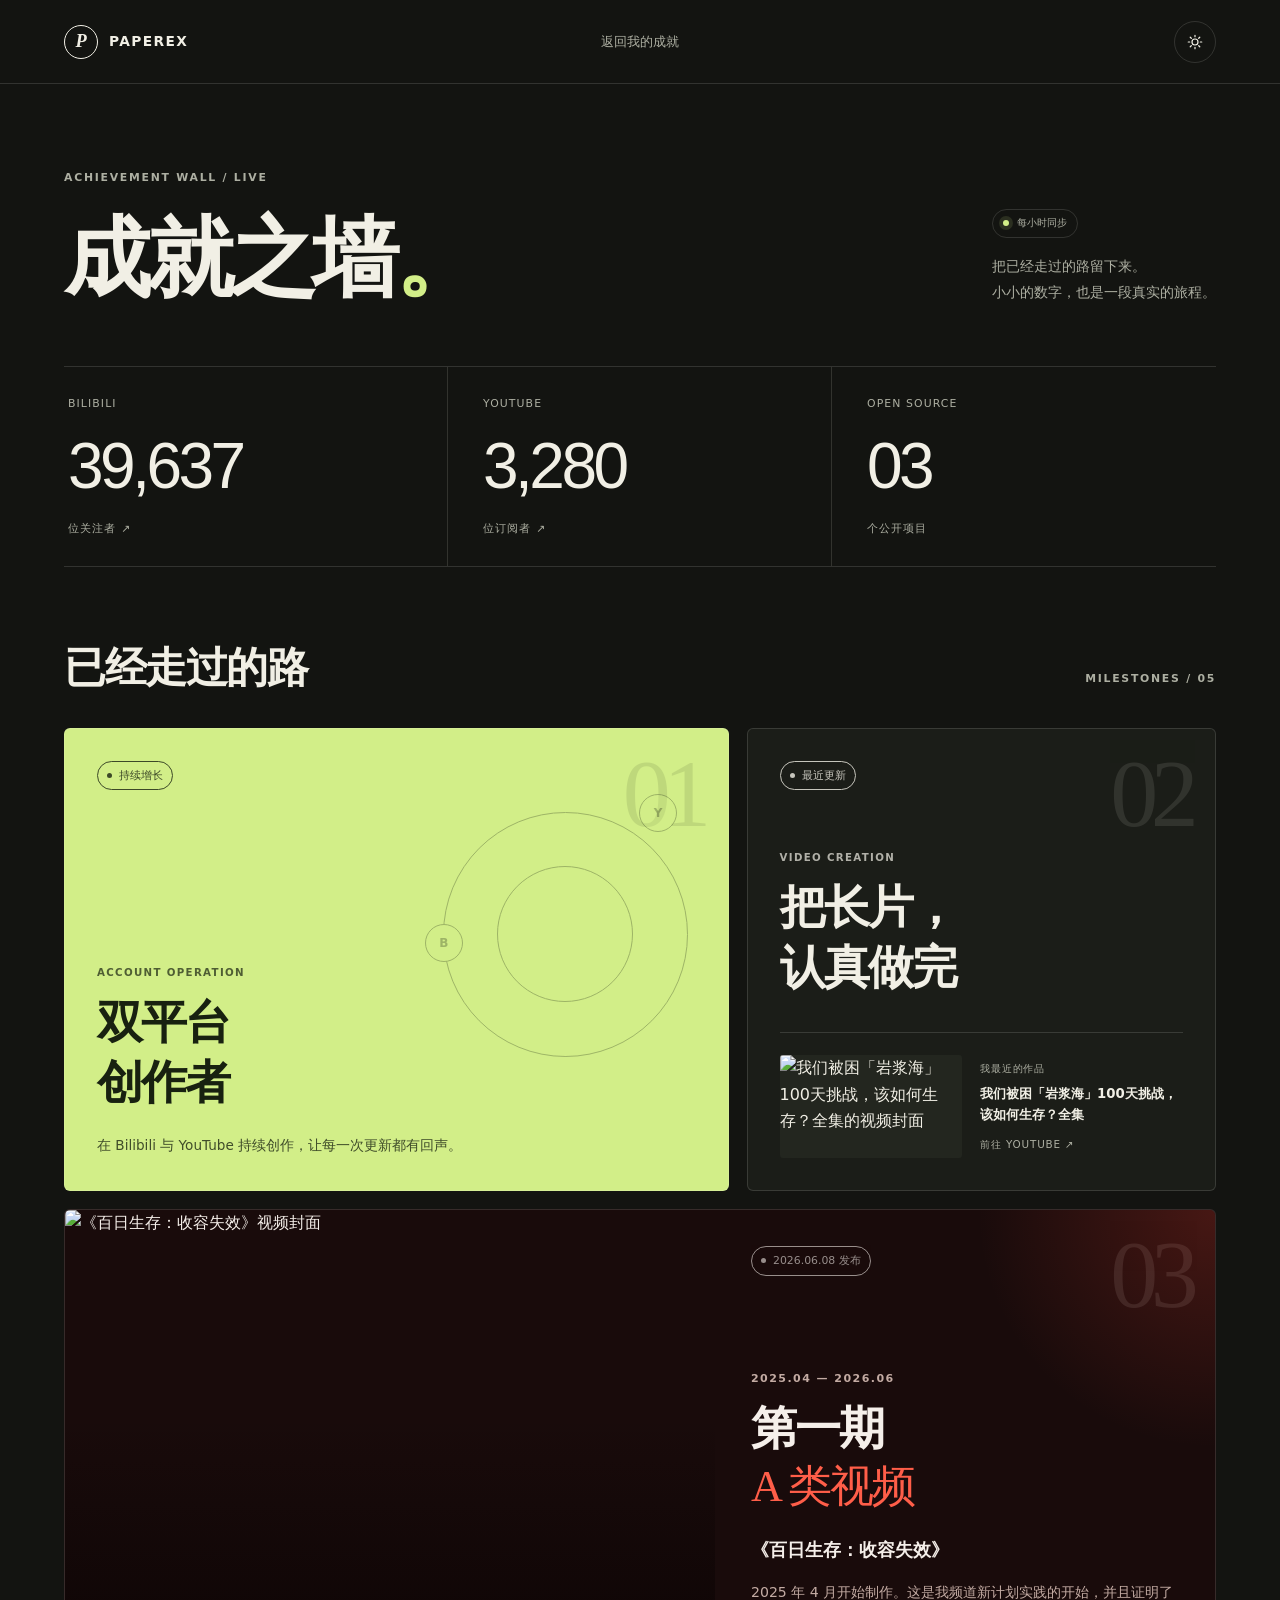
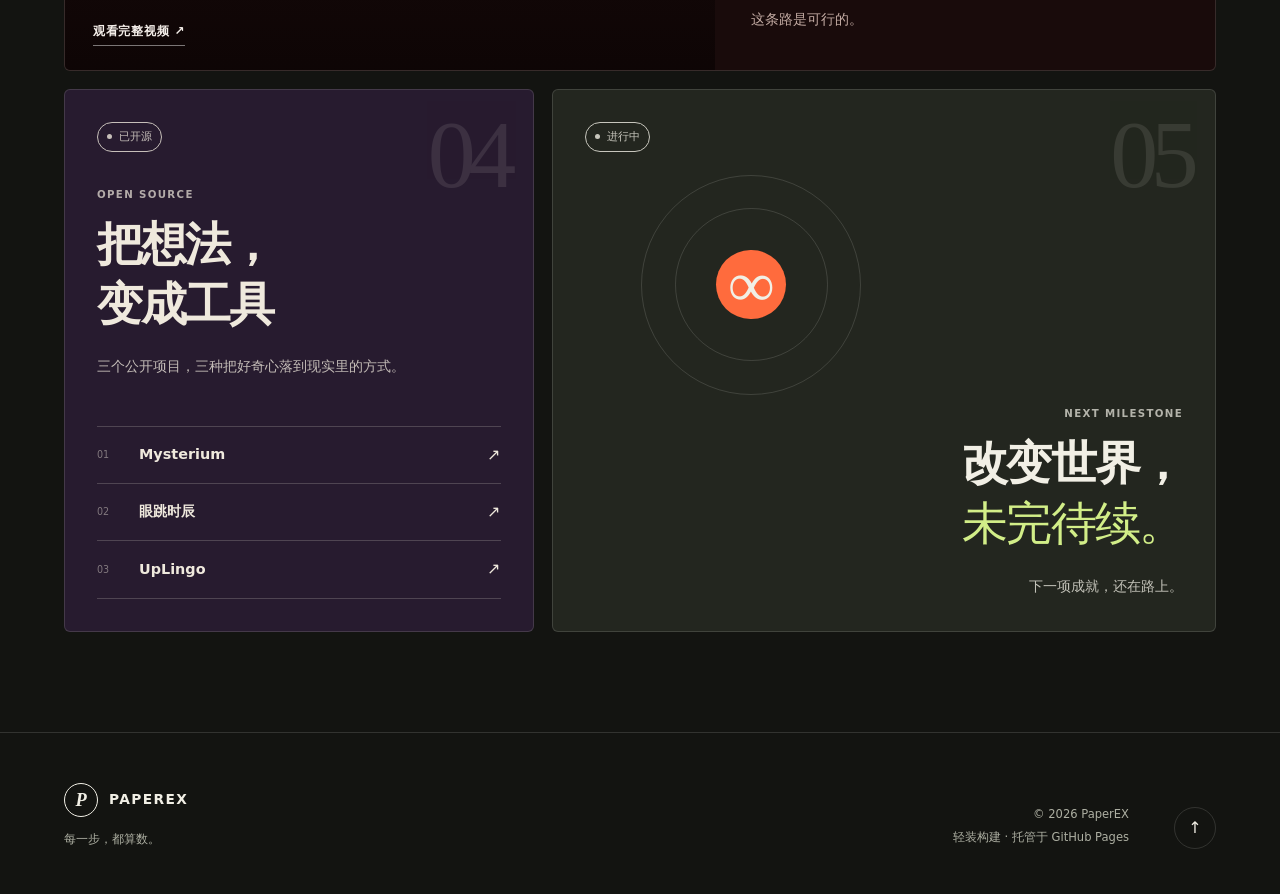
==== commit 081cab09: "Polish blog typography, responsive layout and navigation" ====
--- a/achievements/index.html
+++ b/achievements/index.html
@@ -29,7 +29,7 @@
     <header class="achievement-hero reveal">
       <div>
         <p class="kicker">Achievement wall / Live</p>
-        <h1>成就<br>之墙</h1>
+        <h1>成就之墙<span class="section-period">。</span></h1>
       </div>
       <div class="achievement-hero-copy">
         <span class="achievement-live" data-social-status>每小时同步</span>
@@ -89,7 +89,7 @@
         <article class="achievement-plaque achievement-a-class reveal">
           <span class="achievement-plaque-index" aria-hidden="true">03</span>
           <a class="achievement-a-media" href="https://www.youtube.com/watch?v=YYPNeLb3gYc" target="_blank" rel="noreferrer" aria-label="观看《百日生存：收容失效》">
-            <img src="https://i.ytimg.com/vi/YYPNeLb3gYc/maxresdefault.jpg" alt="《百日生存：收容失效》视频封面" loading="lazy">
+            <img src="https://i.ytimg.com/vi/YYPNeLb3gYc/maxresdefault.jpg" alt="《百日生存：收容失效》视频封面" width="1280" height="720" loading="lazy" decoding="async">
             <span>观看完整视频 ↗</span>
           </a>
           <div class="achievement-a-copy">
--- a/styles.css
+++ b/styles.css
@@ -432,3 +432,360 @@
   .reveal { opacity: 1; transform: none; }
   .type-line::after { display: none !important; }
 }
+
+/* Shared editorial layout: a single scale for the journal and its subpages. */
+:root {
+  --bg: #131411;
+  --surface: #1b1d18;
+  --surface-2: #23261f;
+  --text: #f1efe5;
+  --muted: #adafa2;
+  --line: rgba(241,239,229,.14);
+  --accent: #d2ee88;
+  --header: rgba(19,20,17,.94);
+  --display: "Microsoft YaHei UI", "PingFang SC", system-ui, sans-serif;
+  --max: 1360px;
+  --gutter: clamp(24px, 5vw, 100px);
+  --section-space: clamp(72px, 8vw, 128px);
+}
+[data-theme="light"] {
+  --bg: #f4f2e9;
+  --surface: #ebe9df;
+  --surface-2: #e1e3d6;
+  --text: #20241c;
+  --muted: #606656;
+  --line: rgba(32,36,28,.16);
+  --accent: #526f28;
+  --header: rgba(244,242,233,.94);
+}
+html { overflow-x: clip; scroll-padding-top: 100px; }
+body { font-size: 16px; }
+body::before { display: none; }
+img { max-width: 100%; }
+a, button { -webkit-tap-highlight-color: transparent; }
+:focus-visible { outline-offset: 5px; }
+.site-header { height: 84px; padding: 0 var(--gutter); border-bottom: 1px solid var(--line); background: var(--bg); z-index: 30; }
+.site-header.is-scrolled { background: var(--header); backdrop-filter: blur(12px); }
+.brand { font-size: .86rem; gap: 11px; letter-spacing: .1em; }
+.brand-mark { width: 34px; height: 34px; font-size: 1.15rem; }
+.nav { gap: 36px; font-size: .85rem; }
+.icon-button { width: 42px; height: 42px; }
+.icon-button:hover { transform: none; }
+.kicker, .eyebrow { font-size: .68rem; letter-spacing: .16em; line-height: 1.6; }
+.section-period { color: var(--accent); }
+.hero, .section, .site-footer { width: auto; max-width: none; margin: 0; padding-left: var(--gutter); padding-right: var(--gutter); }
+.hero { display: block; min-height: 0; padding-top: 120px; padding-bottom: 100px; overflow: clip; }
+.hero::before { display: none; }
+.hero-masthead { position: relative; margin-bottom: 54px; }
+.hero-edition { display: flex; justify-content: space-between; gap: 18px; margin: 0 0 18px; color: var(--muted); font-size: .65rem; letter-spacing: .14em; }
+.hero-signature { margin: 0 0 0 -.055em; font: 850 clamp(5rem, 19vw, 21rem)/.9 Arial, sans-serif; letter-spacing: -.085em; white-space: nowrap; }
+.hero-signature > span { color: var(--accent); }
+.hero-signature > sup { display: inline-block; margin-left: .45em; font-size: .19em; font-weight: 400; vertical-align: top; line-height: 1.5; color: var(--accent); }
+.hero-copy { width: 77%; max-width: 1100px; }
+.hero .eyebrow { margin-bottom: 22px; font-weight: 500; letter-spacing: .08em; }
+.hero h1 { --hero-title-size: clamp(2.8rem, 5.5vw, 5rem); width: 100%; max-width: none; height: calc(var(--hero-fitted-size, var(--hero-title-size)) * 2.5); font: 720 var(--hero-fitted-size, var(--hero-title-size))/1.2 var(--display); letter-spacing: -.035em; text-transform: none; }
+.type-line { line-height: 1.2; }
+.type-line[data-type-line="1"] { top: calc(var(--hero-fitted-size, var(--hero-title-size)) * 1.25); }
+html:not(.js-enabled) .hero h1 { height: auto; }
+html:not(.js-enabled) .type-line { position: static; width: auto; white-space: normal; overflow-wrap: anywhere; }
+html:not(.js-enabled) .hero h1 > br { display: none; }
+.hero h1 em { font-weight: 400; }
+.hero-lede { max-width: 520px; margin-top: 25px; font-size: .95rem; line-height: 1.9; }
+.hero-actions { margin-top: 30px; gap: 26px; }
+.button { padding: 13px 17px 13px 21px; min-height: 50px; border-radius: 3px; font-size: .82rem; }
+.button-primary:hover { filter: brightness(1.08); }
+.text-link { min-height: 34px; align-items: center; line-height: 1.5; }
+.text-link:hover { color: var(--accent); border-color: var(--accent); }
+.hero-orbit { width: clamp(190px, 22vw, 360px); top: auto; bottom: 160px; right: var(--gutter); animation: none; border-color: var(--line); background: radial-gradient(circle at 50% 50%, color-mix(in srgb, var(--accent) 6%, transparent), transparent 70%); }
+.hero-orbit::after { inset: 33%; background: var(--accent); box-shadow: none; }
+.hero-orbit b { position: absolute; inset: 0; display: grid; place-items: center; z-index: 1; color: var(--accent-ink); font: italic 400 clamp(2rem, 4vw, 4rem)/1 var(--serif); }
+.hero-orbit small { position: absolute; bottom: -34px; left: 0; right: 0; text-align: center; font-size: .55rem; letter-spacing: .25em; color: var(--muted); }
+.hero-orbit span { width: 7px; height: 7px; }
+.hero-index { display: flex; flex-direction: row; align-items: center; justify-content: space-between; left: var(--gutter); right: var(--gutter); bottom: 24px; padding-top: 20px; border-top: 1px solid var(--line); letter-spacing: .12em; }
+.hero-index a { display: inline-flex; gap: 15px; min-height: 32px; align-items: center; }
+.hero-index a:hover { color: var(--accent); }
+.section { padding-top: var(--section-space); padding-bottom: var(--section-space); scroll-margin-top: 90px; }
+.section-heading { gap: 28px; margin-bottom: 38px; }
+.section h2, .playground h2 { font-size: clamp(2rem, 3.6vw, 3.8rem); font-weight: 650; line-height: 1.22; letter-spacing: -.045em; text-wrap: balance; }
+.all-articles-link, .achievement-wall-link { margin-bottom: 4px; flex-shrink: 0; }
+.post-grid { grid-template-columns: 1.2fr 1fr 1fr; gap: 18px; align-items: stretch; }
+.post-card, .post-featured { min-height: 440px; padding: 28px; border: 1px solid var(--line); border-radius: 6px; }
+.post-card:hover { transform: translateY(-4px); }
+.post-visual { flex: 0 0 185px; height: 185px; margin: -28px -28px 30px; background: #d2ee88; }
+.post-visual span { font-size: 4.8rem; }
+.post-visual::before { width: 172px; height: 172px; }
+.post-visual::after { width: 110px; height: 110px; }
+.post-number { font: 400 5rem/1 var(--serif); color: var(--muted); opacity: .25; margin-bottom: 60px; }
+.post-body { padding-bottom: 48px; }
+.post-card h3 { font-size: clamp(1.3rem, 1.7vw, 1.9rem); line-height: 1.4; font-weight: 650; letter-spacing: -.035em; text-wrap: balance; }
+.post-card h3 br { display: none; }
+.post-card p:last-of-type { font-size: .83rem; line-height: 1.85; }
+.post-meta { gap: 8px; font-size: .63rem; margin-bottom: 14px; }
+.post-arrow { width: 30px; height: 30px; right: 0; bottom: 0; }
+.now-item { grid-template-columns: 40px minmax(130px, .65fr) minmax(0, 2fr) auto; gap: 24px; padding: 30px 0; }
+.now-item h3 { font-size: 1.02rem; font-weight: 600; }
+.now-item p { font-size: .87rem; line-height: 1.9; }
+.now-item strong { font-variant-numeric: tabular-nums; color: var(--accent); font-size: 1.02em; }
+.now-status { font-size: .63rem; }
+.latest-video { grid-template-columns: 124px minmax(0,1fr); gap: 20px; }
+.latest-video-thumb { border-radius: 3px; }
+.latest-video-copy strong { color: var(--text); font-size: .87rem; line-height: 1.6; white-space: normal; }
+.about { grid-template-columns: .8fr 1.2fr; gap: 12%; }
+.about-mark { width: min(100%, 360px); margin: auto; font-size: clamp(5rem, 10vw, 8rem); }
+.about-mark::before { width: 115%; }
+.about-mark::after { height: 115%; }
+.about-copy h2 { margin-bottom: 25px; font-size: clamp(2rem, 3.3vw, 3.6rem); line-height: 1.45; }
+.about-copy > p:not(.kicker) { max-width: 520px; font-size: .94rem; line-height: 1.95; }
+.about-links { gap: 18px 28px; }
+.playground { padding: var(--section-space) var(--gutter); scroll-margin-top: 82px; }
+.playground-intro { grid-template-columns: 1fr auto; gap: 12px 40px; max-width: none; margin-bottom: 40px; }
+.playground-intro .kicker { grid-column: 1 / -1; margin: 0; }
+.playground-intro h2 { max-width: 800px; }
+.playground-intro > p:last-child { font-size: .78rem; margin-bottom: 7px; }
+.title-break { display: block; }
+.project-links { max-width: none; grid-template-columns: repeat(3, minmax(0,1fr)); gap: 18px; }
+.project-card { min-width: 0; min-height: 460px; padding: 26px; gap: 22px; border-radius: 6px; }
+.project-card::after { inset: 9px; border-radius: 2px; }
+.project-top { gap: 15px; align-items: center; font-size: .64rem; }
+.project-card h3 { font-size: clamp(2rem, 3.2vw, 3.3rem); line-height: 1.1; letter-spacing: -.04em; overflow-wrap: anywhere; }
+.project-card p { font-size: .82rem; opacity: .75; }
+.project-symbol { width: min(160px, 75%); margin: 0 auto; }
+.project-symbol.dial { width: min(190px, 80%); }
+.uplingo-widget { width: min(100%, 280px); padding: 16px; margin: 4px auto; border-radius: 12px; transform: none; box-shadow: 7px 8px 0 rgba(217,255,67,.07); }
+.uplingo-widget-title { font-size: clamp(1.25rem, 2.2vw, 1.9rem); line-height: 1.18; letter-spacing: -.03em; }
+.uplingo-widget-bar { font-size: .5rem; letter-spacing: .08em; }
+.uplingo-platforms span, .uplingo-widget-meta { font-size: .54rem; }
+.uplingo-widget-bar::before { margin-right: 15px; }
+.uplingo-chart { height: 65px; margin-top: 10px; }
+.site-footer { min-height: 0; padding-top: 50px; padding-bottom: 45px; gap: 45px; border-top: 1px solid var(--line); }
+.site-footer p { line-height: 1.8; }
+.back-top { width: 42px; height: 42px; }
+.reveal { opacity: 1; transform: none; transition: opacity .45s ease, transform .45s ease; }
+.js-motion .reveal:not(.is-visible) { opacity: 0; transform: translateY(14px); }
+.article-header { position: relative; max-width: none; margin: 0; grid-template-columns: 1fr auto; }
+.archive-header { grid-template-columns: 1fr auto 1fr; }
+.article-header .header-actions { grid-column: -2 / -1; }
+.archive-home-link { font-size: .8rem; padding: 10px 0; }
+.article-page { max-width: 820px; padding: 70px 28px 100px; }
+.article-back { margin-bottom: 44px; }
+.article-hero { padding-bottom: 40px; }
+.article-hero h1 { font-size: clamp(2rem, 4.4vw, 3.9rem); font-weight: 650; line-height: 1.35; letter-spacing: -.035em; text-wrap: balance; }
+.article-deck { line-height: 1.9; font-size: 1.03rem; color: var(--muted); }
+.article-content { padding-top: 42px; font-family: var(--sans); font-size: 1.04rem; line-height: 2.05; letter-spacing: .01em; }
+.article-content h2 { font-size: 1.6rem; margin-top: 50px; line-height: 1.5; }
+.article-content blockquote { padding: 20px 24px; background: var(--surface); font-size: 1.08rem; line-height: 1.95; }
+.archive-page, .achievement-page { width: auto; max-width: none; margin: 0; padding: 70px var(--gutter) 100px; }
+.archive-hero, .achievement-hero { display: grid; grid-template-columns: 1fr auto; gap: 40px; align-items: end; padding: 15px 0 55px; }
+.archive-hero h1, .achievement-hero h1 { font-size: clamp(3rem, 6.8vw, 6.7rem); line-height: 1.2; font-weight: 650; letter-spacing: -.05em; }
+.archive-hero .kicker, .achievement-hero .kicker { margin-bottom: 20px; }
+.archive-summary, .achievement-hero-copy p { font-family: var(--sans); font-size: .9rem; line-height: 1.85; }
+.achievement-hero-copy { padding-bottom: 5px; max-width: 310px; }
+.achievement-hero-copy p { margin-top: 15px; }
+.archive-entry { grid-template-columns: 40px 112px minmax(0, 1.2fr) minmax(0, 1fr) 25px; gap: 24px; min-height: 148px; padding: 28px 0; }
+.archive-entry-copy h2 { font-size: clamp(1.25rem, 2vw, 1.8rem); line-height: 1.5; letter-spacing: -.03em; }
+.archive-entry > p { line-height: 1.9; font-size: .85rem; }
+.archive-entry time, .archive-category, .archive-number { font-size: .7rem; }
+.achievement-stats { margin-top: 0; }
+.achievement-stat { min-height: 164px; gap: 15px; padding: 28px 35px; }
+.achievement-stat strong { font: 500 clamp(2.6rem, 5vw, 4.5rem)/1.2 Arial, sans-serif; letter-spacing: -.055em; overflow: visible; }
+.achievement-stat > span, .achievement-stat small { font-size: .68rem; }
+.achievement-board { padding-top: 72px; }
+.achievement-board-heading { display: flex; justify-content: space-between; align-items: end; flex-direction: row-reverse; gap: 25px; margin-bottom: 32px; }
+.achievement-board-heading h2 { font-size: clamp(1.8rem, 3.3vw, 3rem); line-height: 1.35; font-weight: 650; letter-spacing: -.035em; }
+.achievement-grid { gap: 18px; }
+.achievement-plaque { min-width: 0; padding: 32px; min-height: 440px; gap: 34px; border: 1px solid var(--line); border-radius: 6px; }
+.achievement-plaque::after { display: none; }
+.achievement-growth { background: #d2ee88; color: #182110; }
+.achievement-orbit span { background: #d2ee88; }
+.achievement-plaque-index { top: 17px; right: 24px; font: 400 6rem/1 var(--serif); opacity: .1; pointer-events: none; }
+.achievement-state { font-size: .68rem; opacity: .8; }
+.achievement-plaque-copy > p:first-child { font-size: .64rem; margin-bottom: 12px; opacity: .7; }
+.achievement-plaque-copy h3 { font-size: clamp(2rem, 3.6vw, 3.5rem); line-height: 1.3; font-weight: 650; letter-spacing: -.04em; }
+.achievement-plaque-copy h3 em { line-height: 1.25; }
+.achievement-plaque-copy > p:last-child { font-size: .85rem; line-height: 1.85; opacity: .78; margin-top: 20px; }
+.achievement-video-plaque .achievement-plaque-copy { margin-top: 25px; }
+.achievement-video { grid-template-columns: minmax(110px, .9fr) minmax(0, 1fr); gap: 18px; }
+.achievement-video-thumb { border-radius: 3px; }
+.achievement-video strong { font-size: .83rem; line-height: 1.6; }
+.achievement-video small, .achievement-video em { font-size: .65rem; }
+.achievement-a-class { grid-column: 1 / -1; display: grid; grid-template-columns: minmax(0, 1.3fr) minmax(0, 1fr); min-height: 460px; padding: 0; gap: 0; }
+.achievement-a-media { min-height: 460px; height: 100%; }
+.achievement-a-media img { position: absolute; inset: 0; width: 100%; height: 100%; object-fit: cover; object-position: 50% 45%; }
+.achievement-a-media > span { font-size: .75rem; }
+.achievement-a-copy { padding: 36px; min-height: 0; gap: 48px; }
+.achievement-a-copy h3 { font-size: clamp(2.3rem, 3.6vw, 3.7rem); line-height: 1.2; letter-spacing: -.04em; }
+.achievement-a-copy strong { font-size: 1.1rem; }
+.achievement-a-copy p:last-child { font-size: .88rem; line-height: 1.95; color: #c3aba3; }
+.achievement-a-period { color: #c3aba3; font-size: .69rem; }
+.achievement-a-class .achievement-plaque-index { z-index: 1; }
+.achievement-project-list { margin-top: 12px; }
+.achievement-project-list a { padding: 15px 0; }
+.achievement-project-list strong { font-size: .9rem; }
+.achievement-future-mark { width: 220px; left: 30%; top: 36%; }
+.achievement-future .achievement-plaque-copy { margin-top: 130px; }
+
+@media (min-width: 1800px) {
+  :root { --gutter: max(80px, calc((100vw - 1640px) / 2)); }
+}
+@media (max-width: 1100px) {
+  .hero-copy { width: 78%; }
+  .hero-orbit { width: 200px; bottom: 190px; opacity: .7; }
+  .post-grid { grid-template-columns: 1fr 1fr; }
+  .post-featured { grid-column: 1 / -1; display: grid; grid-template-columns: 1fr 1fr; align-items: center; gap: 35px; min-height: 300px; }
+  .post-visual { height: 280px; margin: -28px 0 -28px -28px; align-self: stretch; }
+  .post-card:not(.post-featured) { min-height: 355px; }
+  .project-card { padding: 22px; min-height: 430px; }
+  .project-card h3 { font-size: clamp(1.8rem, 3.5vw, 2.8rem); }
+  .uplingo-widget { padding: 12px; }
+  .uplingo-widget-bar span:last-child { display: none; }
+  .uplingo-platforms { gap: 4px; }
+  .uplingo-widget-meta { font-size: .48rem; letter-spacing: 0; }
+  .now-item { grid-template-columns: 28px 120px minmax(0,1fr); }
+  .now-status { grid-column: 2; justify-self: start; }
+  .now-item > p, .now-item > .latest-video { grid-column: 3; grid-row: 1 / 3; }
+  .archive-entry { grid-template-columns: 32px 94px minmax(0,1fr) 22px; gap: 18px; }
+  .archive-entry > p { display: none; }
+  .achievement-hero { grid-template-columns: 1fr; gap: 25px; }
+  .achievement-hero-copy { justify-self: start; max-width: none; }
+  .achievement-plaque-copy h3 { font-size: 2.6rem; }
+}
+@media (max-width: 850px) {
+  .site-header { height: 72px; grid-template-columns: 1fr auto; }
+  .archive-header { grid-template-columns: 1fr auto 1fr; }
+  .menu-toggle { display: grid; }
+  .nav { z-index: 1; inset: 72px 0 auto; padding: 22px var(--gutter) 30px; background: var(--bg); border-bottom: 1px solid var(--line); visibility: hidden; opacity: 0; transform: translateY(-8px); gap: 5px; transition: opacity .2s, transform .2s, visibility .2s; }
+  .nav.is-open { visibility: visible; opacity: 1; transform: none; }
+  .nav a { font-size: 1.1rem; padding: 12px 0; }
+  .hero { padding-top: 102px; padding-bottom: 90px; }
+  .hero-masthead { margin-bottom: 38px; }
+  .hero-copy { width: 100%; max-width: none; }
+  .hero h1 { --hero-title-size: clamp(2rem, 6vw, 3.5rem); }
+  .hero-orbit { display: none; }
+  .hero-lede { max-width: 600px; }
+  .hero-index { display: flex; }
+  .about { grid-template-columns: .55fr 1fr; gap: 10%; }
+  .about-mark { width: 100%; font-size: 4.8rem; }
+  .about-copy h2 { font-size: 2rem; }
+  .project-links { grid-template-columns: 1fr 1fr; }
+  .project-card.uplingo { grid-column: 1 / -1; display: grid; grid-template-columns: 1fr 1fr; align-items: end; min-height: 340px; }
+  .uplingo > .project-top { grid-column: 1; align-self: start; }
+  .uplingo-widget { grid-column: 2; grid-row: 1 / 3; width: min(95%, 280px); align-self: center; padding: 18px; }
+  .uplingo > div:last-child { grid-column: 1; }
+  .project-card { padding: 26px; }
+  .project-card h3 { font-size: 2.7rem; }
+  .uplingo-widget-meta { font-size: .58rem; }
+  .uplingo-widget-title { font-size: 1.7rem; }
+  .playground-intro { grid-template-columns: 1fr; }
+  .achievement-growth, .achievement-video-plaque, .achievement-open-source, .achievement-future { grid-column: span 6; }
+  .achievement-plaque { padding: 25px; min-height: 450px; gap: 30px; }
+  .achievement-plaque-copy h3 { font-size: clamp(1.6rem, 3.8vw, 2.6rem); }
+  .achievement-video { grid-template-columns: 1fr; }
+  .achievement-video-plaque .achievement-plaque-copy { margin-top: 0; }
+  .achievement-orbit { top: 20%; width: 48%; }
+  .achievement-future-mark { width: 170px; left: 45%; }
+  .achievement-a-class { grid-template-columns: 1fr; padding: 0; gap: 0; }
+  .achievement-a-media { width: 100%; min-height: 0; height: auto; aspect-ratio: 16 / 9; }
+  .achievement-a-copy { min-height: 0; padding: 30px; gap: 30px; }
+  .achievement-a-copy h3 br { display: none; }
+  .archive-page, .achievement-page { padding-top: 48px; }
+}
+@media (max-width: 600px) {
+  :root { --gutter: 22px; --section-space: 66px; }
+  .site-header { height: 68px; padding: 0 var(--gutter); }
+  .brand { font-size: .76rem; gap: 8px; }
+  .brand-mark { width: 31px; height: 31px; }
+  .icon-button { width: 38px; height: 38px; }
+  .nav { inset-block-start: 68px; }
+  .hero { padding-top: 96px; padding-bottom: 88px; }
+  .hero-edition { margin-bottom: 18px; font-size: .54rem; letter-spacing: .06em; }
+  .hero-signature { font-size: 18.9vw; }
+  .hero-masthead { margin-bottom: 36px; }
+  .hero .eyebrow { font-size: .65rem; margin-bottom: 20px; }
+  .hero h1 { --hero-title-size: clamp(1.55rem, 5.1vw, 2rem); }
+  .hero-lede { font-size: .87rem; line-height: 1.95; margin-top: 22px; }
+  .hero-actions { flex-direction: row; align-items: center; flex-wrap: wrap; gap: 14px 20px; margin-top: 25px; }
+  .hero-actions .text-link { font-size: .73rem; }
+  .button { min-width: 140px; min-height: 46px; padding: 10px 14px; gap: 24px; font-size: .76rem; }
+  .hero-index { font-size: .56rem; bottom: 20px; padding-top: 15px; }
+  .section-heading { align-items: start; gap: 16px; margin-bottom: 28px; }
+  .section h2, .playground h2 { font-size: 2rem; line-height: 1.3; }
+  .text-link { font-size: .8rem; }
+  .post-grid { grid-template-columns: 1fr; gap: 16px; }
+  .post-featured { grid-column: auto; display: flex; gap: 0; }
+  .post-card, .post-card:not(.post-featured) { min-height: 0; padding: 25px; }
+  .post-visual { flex: 0 0 180px; height: 180px; margin: -25px -25px 25px; }
+  .post-number { font-size: 3.3rem; margin-bottom: 28px; }
+  .post-card h3 { font-size: 1.45rem; }
+  .post-body { padding-bottom: 42px; }
+  .now-item { grid-template-columns: 24px minmax(0,1fr) auto; gap: 10px 12px; padding: 24px 0; }
+  .now-item h3 { font-size: 1rem; }
+  .now-item .now-status { grid-column: 3; grid-row: 1; font-size: .58rem; padding: 3px 7px; }
+  .now-item > p, .now-item > .latest-video { grid-column: 2 / -1; grid-row: 2; }
+  .now-item p { font-size: .83rem; }
+  .latest-video { grid-template-columns: 100px minmax(0,1fr); gap: 13px; }
+  .latest-video-copy strong { font-size: .8rem; }
+  .about { grid-template-columns: 1fr; gap: 44px; }
+  .about-mark { width: 160px; font-size: 4rem; margin: 12px auto; }
+  .about-copy h2 { font-size: 1.8rem; }
+  .about-copy > p:not(.kicker) { font-size: .88rem; }
+  .about-links { gap: 12px 22px; }
+  .playground-intro { gap: 12px; margin-bottom: 28px; }
+  .playground-intro > p:last-child { margin: 0; }
+  .project-links { grid-template-columns: 1fr; gap: 16px; }
+  .project-card, .project-card.uplingo { display: flex; flex-direction: column; align-items: stretch; min-height: 425px; padding: 26px; gap: 25px; }
+  .project-card h3 { font-size: 2.7rem; }
+  .project-card .project-top { align-self: auto; }
+  .project-symbol { width: 145px; }
+  .project-symbol.dial { width: 185px; }
+  .uplingo-widget { width: min(95%, 280px); margin: 8px auto; }
+  .site-footer { grid-template-columns: 1fr auto; gap: 25px; padding-top: 36px; padding-bottom: 30px; }
+  .footer-meta { grid-column: 1 / -1; grid-row: 2; text-align: left; }
+  .archive-header { grid-template-columns: 1fr auto; }
+  .archive-home-link { display: none; }
+  .article-page { padding: 40px var(--gutter) 80px; }
+  .article-back { margin-bottom: 32px; }
+  .article-hero h1 { font-size: 2rem; line-height: 1.4; }
+  .article-deck { font-size: .94rem; }
+  .article-content { font-size: .96rem; line-height: 2; padding-top: 30px; }
+  .article-content h2 { font-size: 1.3rem; }
+  .article-content blockquote { margin-inline: 0; padding: 18px; font-size: 1rem; }
+  .article-end { gap: 20px; flex-wrap: wrap; margin-top: 40px; }
+  .archive-page, .achievement-page { padding: 38px var(--gutter) 75px; }
+  .archive-hero, .achievement-hero { grid-template-columns: 1fr; gap: 22px; padding: 12px 0 35px; }
+  .archive-hero h1, .achievement-hero h1 { font-size: clamp(2.35rem, 10vw, 3.5rem); line-height: 1.25; }
+  .archive-summary { text-align: left; }
+  .archive-entry { grid-template-columns: 24px minmax(0,1fr) 24px; min-height: 0; gap: 10px 12px; padding: 26px 0; }
+  .archive-entry time { grid-column: 2; }
+  .archive-entry-copy { grid-column: 2 / -1; }
+  .archive-entry-copy h2 { font-size: 1.2rem; }
+  .archive-entry .archive-arrow { grid-column: 3; grid-row: 1; }
+  .archive-number { grid-row: 1 / 3; }
+  .achievement-stats { grid-template-columns: repeat(3, minmax(0,1fr)); }
+  .achievement-stat, .achievement-stat:first-child { padding: 22px 9px; min-height: 130px; border-bottom: 0; border-right: 1px solid var(--line); gap: 13px; }
+  .achievement-stat:first-child { padding-left: 0; }
+  .achievement-stat:last-child { border-right: 0; }
+  .achievement-stat strong { font-size: clamp(1.5rem, 6.2vw, 2.5rem); line-height: 1.1; overflow: visible; }
+  .achievement-stat > span, .achievement-stat small { font-size: .53rem; letter-spacing: .02em; }
+  .achievement-board { padding-top: 52px; }
+  .achievement-board-heading { flex-direction: column; align-items: start; gap: 10px; margin-bottom: 24px; }
+  .achievement-board-heading h2 { font-size: 1.8rem; }
+  .achievement-grid { gap: 16px; }
+  .achievement-growth, .achievement-video-plaque, .achievement-open-source, .achievement-future { grid-column: 1 / -1; }
+  .achievement-plaque { min-height: 390px; padding: 26px; gap: 28px; }
+  .achievement-plaque-copy h3 { font-size: 2.3rem; line-height: 1.3; }
+  .achievement-plaque-index { font-size: 5rem; }
+  .achievement-orbit { width: 140px; right: 10%; top: 23%; }
+  .achievement-video strong { -webkit-line-clamp: 3; }
+  .achievement-a-class { display: grid; padding: 0; gap: 0; min-height: 0; }
+  .achievement-a-media { aspect-ratio: 16 / 10; min-height: 0; height: auto; }
+  .achievement-a-copy { padding: 26px; min-height: 0; gap: 30px; }
+  .achievement-a-copy h3 { font-size: 2.3rem; line-height: 1.25; }
+  .achievement-a-copy h3 br { display: block; }
+  .achievement-a-copy strong { font-size: 1rem; }
+  .achievement-a-media > span { left: 18px; bottom: 18px; font-size: .69rem; }
+  .achievement-future-mark { top: 35%; width: 170px; left: 40%; }
+}
+@media (prefers-reduced-motion: reduce) {
+  .js-motion .reveal:not(.is-visible) { opacity: 1; transform: none; }
+  .hero-orbit, .project-card, .uplingo-widget { animation: none; transition: none; }
+}
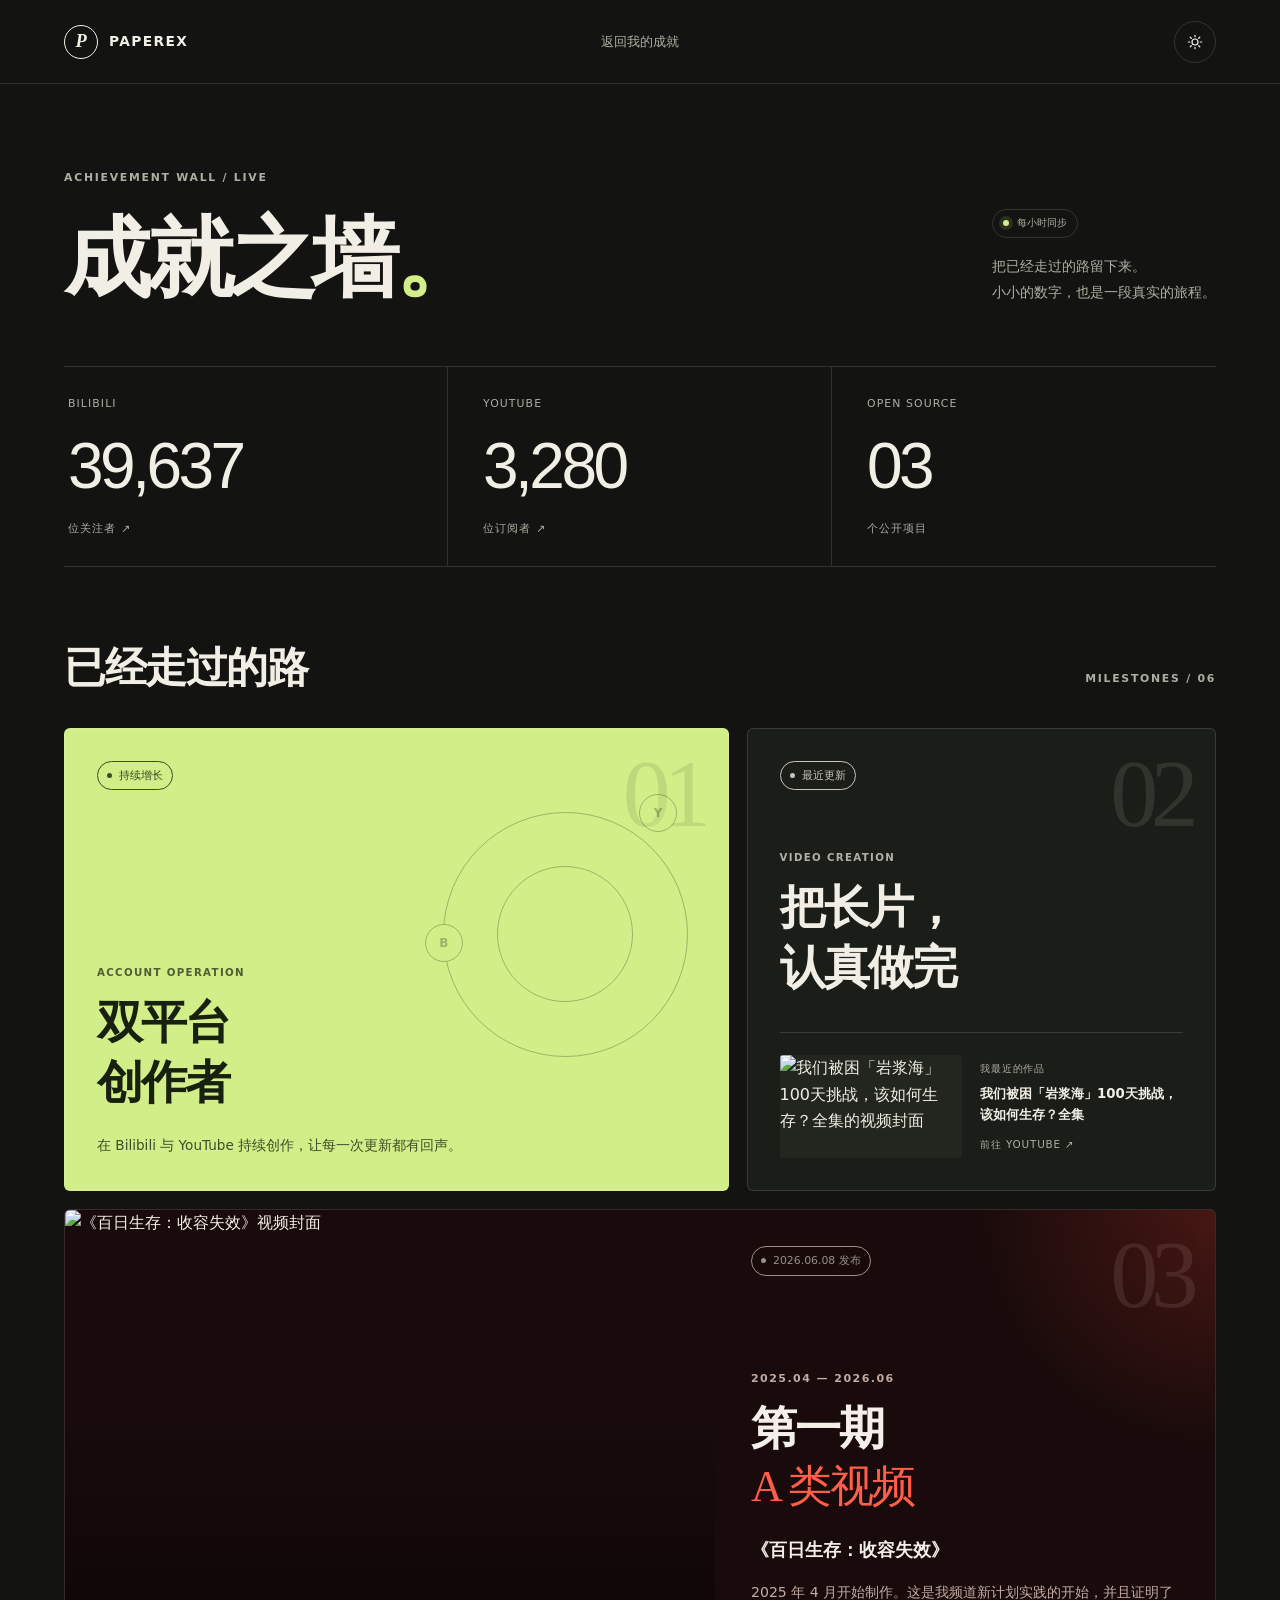
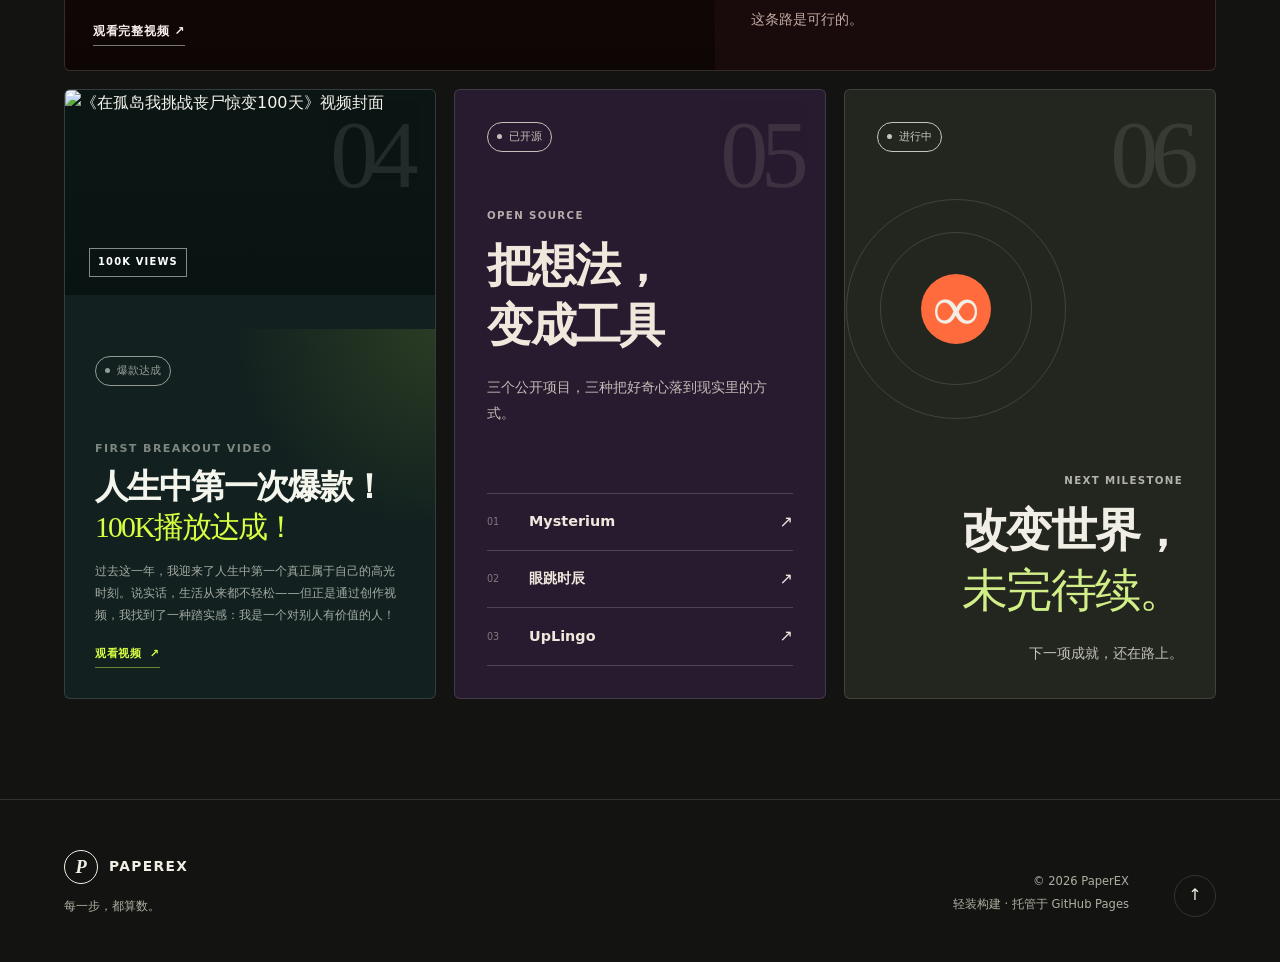
==== commit 15308aec: "Add 100K video milestone" ====
--- a/achievements/index.html
+++ b/achievements/index.html
@@ -57,7 +57,7 @@
 
     <section class="achievement-board" id="achievement-wall" aria-labelledby="achievement-board-title">
       <header class="achievement-board-heading reveal">
-        <p class="kicker">Milestones / 05</p>
+        <p class="kicker">Milestones / 06</p>
         <h2 id="achievement-board-title">已经走过的路</h2>
       </header>
 
@@ -103,8 +103,25 @@
           </div>
         </article>
 
+        <article class="achievement-plaque achievement-viral reveal">
+          <span class="achievement-plaque-index" aria-hidden="true">04</span>
+          <a class="achievement-viral-media" href="https://www.youtube.com/watch?v=gOJZQK31vMI&amp;t=548s" target="_blank" rel="noreferrer" aria-label="观看《在孤岛我挑战丧尸惊变100天》">
+            <img src="https://i.ytimg.com/vi/gOJZQK31vMI/maxresdefault.jpg" alt="《在孤岛我挑战丧尸惊变100天》视频封面" width="1280" height="720" loading="lazy" decoding="async">
+            <span>100K VIEWS</span>
+          </a>
+          <div class="achievement-viral-copy">
+            <span class="achievement-state"><i></i> 爆款达成</span>
+            <div>
+              <p class="achievement-a-period">FIRST BREAKOUT VIDEO</p>
+              <h3>人生中第一次爆款！<em>100K播放达成！</em></h3>
+              <p>过去这一年，我迎来了人生中第一个真正属于自己的高光时刻。说实话，生活从来都不轻松——但正是通过创作视频，我找到了一种踏实感：我是一个对别人有价值的人！</p>
+              <a class="achievement-viral-link" href="https://www.youtube.com/watch?v=gOJZQK31vMI&amp;t=548s" target="_blank" rel="noreferrer">观看视频 <span aria-hidden="true">↗</span></a>
+            </div>
+          </div>
+        </article>
+
         <article class="achievement-plaque achievement-open-source reveal">
-          <span class="achievement-plaque-index" aria-hidden="true">04</span>
+          <span class="achievement-plaque-index" aria-hidden="true">05</span>
           <span class="achievement-state"><i></i> 已开源</span>
           <div class="achievement-plaque-copy">
             <p>Open source</p>
@@ -119,7 +136,7 @@
         </article>
 
         <article class="achievement-plaque achievement-future reveal">
-          <span class="achievement-plaque-index" aria-hidden="true">05</span>
+          <span class="achievement-plaque-index" aria-hidden="true">06</span>
           <span class="achievement-state"><i></i> 进行中</span>
           <div class="achievement-future-mark" aria-hidden="true"><span>∞</span></div>
           <div class="achievement-plaque-copy">
--- a/styles.css
+++ b/styles.css
@@ -156,6 +156,8 @@
 .project-card.sundial { color: #201710; background: #d7bd8b; }
 .project-card.uplingo { color: #edf4eb; background: radial-gradient(circle at 82% 14%, rgba(217,255,67,.16), transparent 34%), #111a15; }
 .project-card.uplingo::before { content: ""; position: absolute; inset: 0; opacity: .055; background-image: linear-gradient(rgba(237,244,235,.5) 1px, transparent 1px), linear-gradient(90deg, rgba(237,244,235,.5) 1px, transparent 1px); background-size: 32px 32px; pointer-events: none; }
+.project-card.review-sync { color: #f0f3ff; background: radial-gradient(circle at 78% 20%, rgba(105,255,222,.14), transparent 33%), radial-gradient(circle at 18% 78%, rgba(121,111,255,.19), transparent 36%), #111525; }
+.project-card.review-sync::before { content: ""; position: absolute; inset: 0; opacity: .06; background-image: linear-gradient(rgba(240,243,255,.42) 1px, transparent 1px), linear-gradient(90deg, rgba(240,243,255,.42) 1px, transparent 1px); background-size: 28px 28px; pointer-events: none; }
 .project-card::after { content: ""; position: absolute; inset: 10px; border: 1px solid currentColor; opacity: .18; pointer-events: none; }
 .project-top { display: flex; justify-content: space-between; font-size: .68rem; letter-spacing: .08em; text-transform: uppercase; }
 .project-top span:last-child { font-size: 1.2rem; transition: transform .25s; }
@@ -185,6 +187,27 @@
 .uplingo-chart circle { fill: #d9ff43; filter: drop-shadow(0 0 5px rgba(217,255,67,.7)); }
 .uplingo-widget-meta { display: flex; justify-content: space-between; gap: 8px; color: rgba(237,244,235,.5); font-size: .5rem; letter-spacing: .04em; white-space: nowrap; }
 .uplingo-widget-meta span:last-child { color: #d9ff43; }
+.review-console { position: relative; z-index: 1; width: min(100%, 390px); margin: 12px auto; padding: 14px; border: 1px solid rgba(143,255,229,.36); border-radius: 12px; background: rgba(7,10,20,.82); box-shadow: 8px 9px 0 rgba(108,99,255,.12); transition: transform .35s cubic-bezier(.2,.8,.2,1), box-shadow .35s; }
+.project-card:hover .review-console { transform: translateY(-3px); box-shadow: 6px 7px 0 rgba(108,99,255,.2); }
+.review-console-bar, .review-actions { display: flex; align-items: center; justify-content: space-between; color: rgba(240,243,255,.52); font-size: .5rem; font-weight: 750; letter-spacing: .1em; }
+.review-console-bar { padding-bottom: 11px; border-bottom: 1px solid rgba(240,243,255,.11); }
+.review-console-bar span:first-child { display: flex; align-items: center; gap: 7px; }
+.review-console-bar i { width: 6px; height: 6px; border-radius: 50%; background: #8fffe5; box-shadow: 0 0 9px rgba(143,255,229,.8); }
+.review-player { position: relative; display: grid; place-items: center; min-height: 126px; margin: 12px 0 16px; overflow: hidden; border: 1px solid rgba(240,243,255,.09); border-radius: 7px; background: linear-gradient(145deg, rgba(108,99,255,.26), rgba(18,25,44,.2)), radial-gradient(circle at 68% 45%, rgba(143,255,229,.17), transparent 29%), #181e32; }
+.review-player::before, .review-player::after { content: ""; position: absolute; width: 54%; height: 1px; background: rgba(240,243,255,.1); transform: rotate(-27deg); }
+.review-player::after { width: 38%; transform: rotate(38deg); }
+.review-play { position: relative; z-index: 1; display: grid; place-items: center; width: 38px; height: 38px; padding-left: 2px; border: 1px solid rgba(143,255,229,.58); border-radius: 50%; color: #8fffe5; font-size: .72rem; background: rgba(7,10,20,.45); }
+.review-time { position: absolute; right: 8px; bottom: 7px; color: rgba(240,243,255,.52); font-size: .48rem; letter-spacing: .06em; }
+.review-timeline { position: relative; height: 12px; margin: 0 2px 14px; border-top: 2px solid rgba(240,243,255,.14); }
+.review-progress { position: absolute; top: -2px; left: 0; width: 53%; border-top: 2px solid #8fffe5; }
+.review-marker { position: absolute; top: -5px; left: 24%; width: 7px; height: 7px; border: 2px solid #111525; border-radius: 50%; background: #8fffe5; }
+.review-marker.marker-bad { left: 48%; background: #ff7085; }
+.review-marker.marker-late { left: 76%; }
+.review-actions { justify-content: flex-start; gap: 9px; letter-spacing: .06em; }
+.review-actions span { display: flex; align-items: center; gap: 5px; }
+.review-actions b { display: grid; place-items: center; min-width: 20px; height: 20px; border: 1px solid rgba(240,243,255,.19); border-radius: 4px; color: #f0f3ff; font-size: .52rem; }
+.review-actions span:nth-child(2) b { color: #ff8798; }
+.review-actions em { margin-left: auto; color: #8fffe5; font-style: normal; white-space: nowrap; }
 
 .site-footer { max-width: var(--max); min-height: 230px; margin: 0 auto; padding: 55px 0; display: grid; grid-template-columns: 1fr auto auto; align-items: end; gap: 70px; }
 .site-footer p { margin: 12px 0 0; color: var(--muted); font-size: .72rem; }
@@ -255,8 +278,9 @@
 .achievement-board-heading h2 { margin: 0; font: 740 clamp(3rem, 6vw, 5.4rem)/.9 var(--display); letter-spacing: -.065em; }
 .achievement-grid { display: grid; grid-template-columns: repeat(12, 1fr); gap: 12px; }
 .achievement-plaque { position: relative; min-height: 520px; padding: 34px; display: flex; flex-direction: column; justify-content: space-between; overflow: hidden; background: var(--surface); }
-.achievement-growth, .achievement-future { grid-column: span 7; }
-.achievement-video-plaque, .achievement-open-source { grid-column: span 5; }
+.achievement-growth { grid-column: span 7; }
+.achievement-video-plaque { grid-column: span 5; }
+.achievement-viral, .achievement-open-source, .achievement-future { grid-column: span 4; }
 .achievement-a-class { grid-column: 1 / -1; min-height: 540px; padding: 0; display: grid; grid-template-columns: minmax(0, 1.35fr) minmax(330px, .65fr); color: #f5efea; background: #190b0b; }
 .achievement-growth { color: var(--accent-ink); background: var(--accent); }
 .achievement-open-source { color: #efe9dd; background: #271b2f; }
@@ -295,6 +319,21 @@
 .achievement-a-copy strong { display: block; margin-top: 22px; font: 650 1rem/1.45 var(--serif); }
 .achievement-a-copy p:last-child { margin: 15px 0 0; color: rgba(245,239,234,.58); font-size: .8rem; line-height: 1.75; }
 .achievement-a-class .achievement-plaque-index { z-index: 3; color: #f5efea; }
+.achievement-plaque.achievement-viral { min-height: 610px; padding: 0; color: #f4f5ec; background: #12211f; }
+.achievement-viral-media { position: relative; z-index: 2; display: block; min-height: 205px; overflow: hidden; background: #0b1514; }
+.achievement-viral-media::after { content: ""; position: absolute; inset: 35% 0 0; background: linear-gradient(transparent, rgba(8,18,17,.72)); }
+.achievement-viral-media img { display: block; width: 100%; height: 205px; object-fit: cover; object-position: center 46%; transition: transform .45s cubic-bezier(.2,.8,.2,1), filter .45s; }
+.achievement-viral-media:hover img { filter: brightness(1.08); transform: scale(1.035); }
+.achievement-viral-media > span { position: absolute; z-index: 2; left: 24px; bottom: 18px; padding: 5px 8px; border: 1px solid rgba(255,255,255,.5); color: #fff; font-size: .62rem; font-weight: 750; letter-spacing: .12em; }
+.achievement-viral-copy { position: relative; z-index: 2; flex: 1; padding: 27px 30px 30px; display: flex; flex-direction: column; justify-content: space-between; gap: 30px; background: radial-gradient(circle at 100% 0, rgba(217,255,67,.12), transparent 38%); }
+.achievement-viral-copy .achievement-state { color: rgba(244,245,236,.72); }
+.achievement-viral-copy .achievement-a-period { margin-bottom: 11px; color: rgba(244,245,236,.48); }
+.achievement-viral-copy h3 { margin: 0; font: 720 clamp(1.9rem, 2.65vw, 2.85rem)/1.04 var(--display); letter-spacing: -.055em; }
+.achievement-viral-copy h3 em { display: block; margin-top: 7px; color: #d9ff43; font: 400 .88em/1.05 var(--serif); }
+.achievement-viral-copy p:not(.achievement-a-period) { margin: 17px 0 0; color: rgba(244,245,236,.64); font-size: .78rem; line-height: 1.75; }
+.achievement-viral-link { display: inline-flex; align-items: center; gap: 8px; margin-top: 20px; padding-bottom: 3px; border-bottom: 1px solid rgba(217,255,67,.45); color: #d9ff43; font-size: .7rem; font-weight: 700; letter-spacing: .06em; transition: gap .2s, border-color .2s; }
+.achievement-viral-link:hover { gap: 12px; border-color: #d9ff43; }
+.achievement-viral .achievement-plaque-index { z-index: 3; color: #f4f5ec; }
 .achievement-project-list { position: relative; z-index: 2; margin-top: 28px; border-top: 1px solid rgba(239,233,221,.2); }
 .achievement-project-list a { display: grid; grid-template-columns: 32px 1fr auto; gap: 10px; align-items: center; padding: 13px 0; border-bottom: 1px solid rgba(239,233,221,.2); transition: padding .2s, color .2s; }
 .achievement-project-list a:hover { color: #d9ff43; padding-left: 8px; }
@@ -343,7 +382,7 @@
   .achievement-page { padding-top: 60px; }
   .achievement-hero { grid-template-columns: 1fr; gap: 38px; }
   .achievement-hero-copy { justify-self: start; }
-  .achievement-growth, .achievement-future, .achievement-video-plaque, .achievement-open-source { grid-column: 1 / -1; }
+  .achievement-growth, .achievement-future, .achievement-video-plaque, .achievement-open-source, .achievement-viral { grid-column: 1 / -1; }
   .achievement-a-class { grid-template-columns: 1fr; }
   .achievement-a-media { width: 100%; height: min(52vw, 420px); min-height: 0; aspect-ratio: auto; }
   .achievement-a-copy { min-height: 420px; }
@@ -423,7 +462,7 @@
   .section { padding-top: 150px; padding-bottom: 150px; }
   .playground { padding-left: clamp(36px, 4vw, 84px); padding-right: clamp(36px, 4vw, 84px); }
   .playground-intro, .project-links { max-width: none; }
-  .project-links { grid-template-columns: repeat(3, minmax(0, 1fr)); }
+  .project-links { grid-template-columns: repeat(2, minmax(0, 1fr)); }
   .site-footer { min-height: 270px; padding-top: 70px; padding-bottom: 70px; }
 }
 @media (prefers-reduced-motion: reduce) {
@@ -543,7 +582,7 @@
 .playground-intro h2 { max-width: 800px; }
 .playground-intro > p:last-child { font-size: .78rem; margin-bottom: 7px; }
 .title-break { display: block; }
-.project-links { max-width: none; grid-template-columns: repeat(3, minmax(0,1fr)); gap: 18px; }
+.project-links { max-width: none; grid-template-columns: repeat(2, minmax(0,1fr)); gap: 18px; }
 .project-card { min-width: 0; min-height: 460px; padding: 26px; gap: 22px; border-radius: 6px; }
 .project-card::after { inset: 9px; border-radius: 2px; }
 .project-top { gap: 15px; align-items: center; font-size: .64rem; }
@@ -557,6 +596,7 @@
 .uplingo-platforms span, .uplingo-widget-meta { font-size: .54rem; }
 .uplingo-widget-bar::before { margin-right: 15px; }
 .uplingo-chart { height: 65px; margin-top: 10px; }
+.review-console { width: min(100%, 390px); margin: 4px auto; }
 .site-footer { min-height: 0; padding-top: 50px; padding-bottom: 45px; gap: 45px; border-top: 1px solid var(--line); }
 .site-footer p { line-height: 1.8; }
 .back-top { width: 42px; height: 42px; }
@@ -667,16 +707,16 @@
   .about-mark { width: 100%; font-size: 4.8rem; }
   .about-copy h2 { font-size: 2rem; }
   .project-links { grid-template-columns: 1fr 1fr; }
-  .project-card.uplingo { grid-column: 1 / -1; display: grid; grid-template-columns: 1fr 1fr; align-items: end; min-height: 340px; }
-  .uplingo > .project-top { grid-column: 1; align-self: start; }
-  .uplingo-widget { grid-column: 2; grid-row: 1 / 3; width: min(95%, 280px); align-self: center; padding: 18px; }
-  .uplingo > div:last-child { grid-column: 1; }
+  .project-card.uplingo { grid-column: auto; display: flex; min-height: 430px; }
+  .uplingo-widget { width: min(100%, 280px); padding: 14px; }
   .project-card { padding: 26px; }
   .project-card h3 { font-size: 2.7rem; }
   .uplingo-widget-meta { font-size: .58rem; }
   .uplingo-widget-title { font-size: 1.7rem; }
+  .review-console { padding: 13px; }
+  .review-player { min-height: 112px; }
   .playground-intro { grid-template-columns: 1fr; }
-  .achievement-growth, .achievement-video-plaque, .achievement-open-source, .achievement-future { grid-column: span 6; }
+  .achievement-growth, .achievement-video-plaque, .achievement-open-source, .achievement-future, .achievement-viral { grid-column: span 6; }
   .achievement-plaque { padding: 25px; min-height: 450px; gap: 30px; }
   .achievement-plaque-copy h3 { font-size: clamp(1.6rem, 3.8vw, 2.6rem); }
   .achievement-video { grid-template-columns: 1fr; }
@@ -687,6 +727,7 @@
   .achievement-a-media { width: 100%; min-height: 0; height: auto; aspect-ratio: 16 / 9; }
   .achievement-a-copy { min-height: 0; padding: 30px; gap: 30px; }
   .achievement-a-copy h3 br { display: none; }
+  .achievement-viral { min-height: 590px; }
   .archive-page, .achievement-page { padding-top: 48px; }
 }
 @media (max-width: 600px) {
@@ -738,6 +779,7 @@
   .project-symbol { width: 145px; }
   .project-symbol.dial { width: 185px; }
   .uplingo-widget { width: min(95%, 280px); margin: 8px auto; }
+  .review-console { width: min(95%, 320px); margin: 8px auto; }
   .site-footer { grid-template-columns: 1fr auto; gap: 25px; padding-top: 36px; padding-bottom: 30px; }
   .footer-meta { grid-column: 1 / -1; grid-row: 2; text-align: left; }
   .archive-header { grid-template-columns: 1fr auto; }
@@ -770,7 +812,7 @@
   .achievement-board-heading { flex-direction: column; align-items: start; gap: 10px; margin-bottom: 24px; }
   .achievement-board-heading h2 { font-size: 1.8rem; }
   .achievement-grid { gap: 16px; }
-  .achievement-growth, .achievement-video-plaque, .achievement-open-source, .achievement-future { grid-column: 1 / -1; }
+  .achievement-growth, .achievement-video-plaque, .achievement-open-source, .achievement-future, .achievement-viral { grid-column: 1 / -1; }
   .achievement-plaque { min-height: 390px; padding: 26px; gap: 28px; }
   .achievement-plaque-copy h3 { font-size: 2.3rem; line-height: 1.3; }
   .achievement-plaque-index { font-size: 5rem; }
@@ -783,9 +825,25 @@
   .achievement-a-copy h3 br { display: block; }
   .achievement-a-copy strong { font-size: 1rem; }
   .achievement-a-media > span { left: 18px; bottom: 18px; font-size: .69rem; }
+  .achievement-viral { min-height: 0; }
+  .achievement-viral-media, .achievement-viral-media img { height: 190px; min-height: 190px; }
+  .achievement-viral-copy { padding: 24px 26px 28px; }
+  .achievement-viral-copy h3 { font-size: 2.2rem; }
   .achievement-future-mark { top: 35%; width: 170px; left: 40%; }
 }
 @media (prefers-reduced-motion: reduce) {
   .js-motion .reveal:not(.is-visible) { opacity: 1; transform: none; }
   .hero-orbit, .project-card, .uplingo-widget { animation: none; transition: none; }
 }
+
+/* Empty article states */
+.writing-empty { grid-column: 1 / -1; min-height: 250px; padding: clamp(26px,4vw,54px); display: flex; justify-content: space-between; align-items: end; gap: 30px; border-top: 1px solid var(--line); border-bottom: 1px solid var(--line); }
+.writing-empty > span, .archive-empty > span { color: var(--accent); font: 400 clamp(4rem,10vw,7rem)/1 var(--serif); }
+.writing-empty p, .archive-empty p:first-child { margin: 0 0 10px; color: var(--muted); font-size: .64rem; font-weight: 700; letter-spacing: .13em; text-transform: uppercase; }
+.writing-empty h3, .archive-empty h2 { margin: 0; font: 650 clamp(1.5rem,3.2vw,2.8rem)/1.35 var(--display); letter-spacing: -.04em; }
+.archive-empty { min-height: 270px; padding: clamp(30px,5vw,64px) 0; display: grid; grid-template-columns: minmax(100px,.35fr) 1fr; align-items: end; gap: 40px; border-bottom: 1px solid var(--line); }
+.archive-empty p:last-child { margin: 16px 0 0; color: var(--muted); font-size: .86rem; }
+@media (max-width: 600px) {
+  .writing-empty { min-height: 215px; padding: 26px 0; align-items: flex-start; flex-direction: column; }
+  .archive-empty { min-height: 230px; grid-template-columns: 1fr; gap: 25px; align-items: start; }
+}
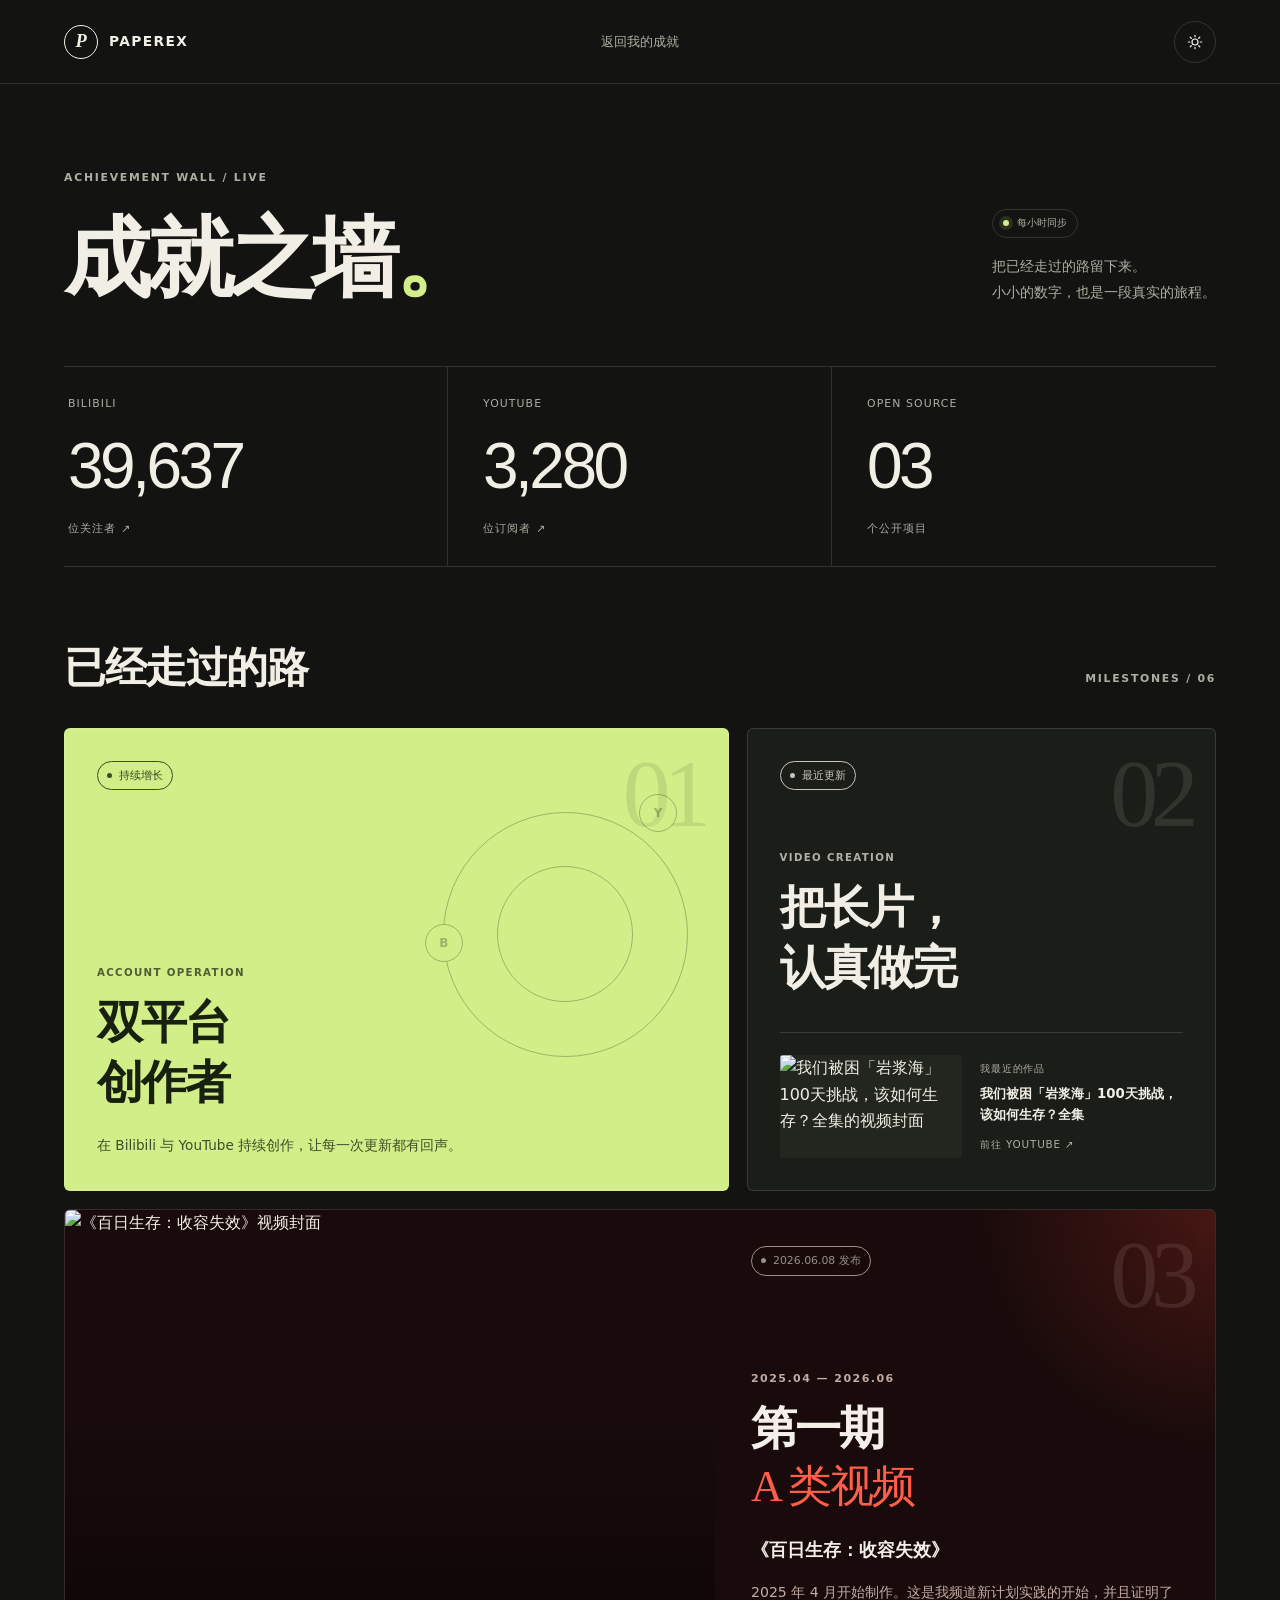
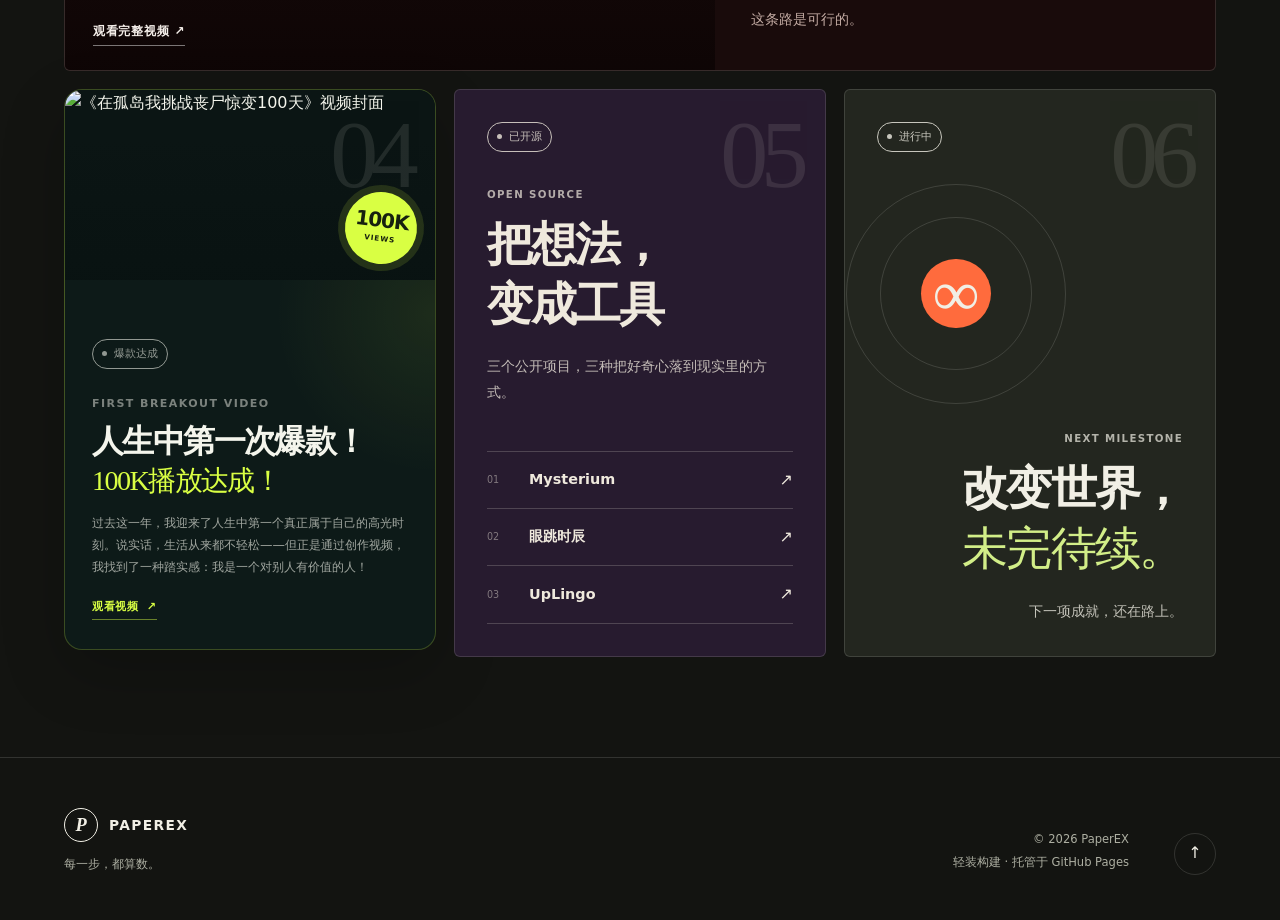
==== commit 3643f150: "Refine 100K milestone card" ====
--- a/achievements/index.html
+++ b/achievements/index.html
@@ -107,7 +107,7 @@
           <span class="achievement-plaque-index" aria-hidden="true">04</span>
           <a class="achievement-viral-media" href="https://www.youtube.com/watch?v=gOJZQK31vMI&amp;t=548s" target="_blank" rel="noreferrer" aria-label="观看《在孤岛我挑战丧尸惊变100天》">
             <img src="https://i.ytimg.com/vi/gOJZQK31vMI/maxresdefault.jpg" alt="《在孤岛我挑战丧尸惊变100天》视频封面" width="1280" height="720" loading="lazy" decoding="async">
-            <span>100K VIEWS</span>
+            <span class="achievement-viral-badge"><strong>100K</strong><small>VIEWS</small></span>
           </a>
           <div class="achievement-viral-copy">
             <span class="achievement-state"><i></i> 爆款达成</span>
--- a/styles.css
+++ b/styles.css
@@ -319,16 +319,19 @@
 .achievement-a-copy strong { display: block; margin-top: 22px; font: 650 1rem/1.45 var(--serif); }
 .achievement-a-copy p:last-child { margin: 15px 0 0; color: rgba(245,239,234,.58); font-size: .8rem; line-height: 1.75; }
 .achievement-a-class .achievement-plaque-index { z-index: 3; color: #f5efea; }
-.achievement-plaque.achievement-viral { min-height: 610px; padding: 0; color: #f4f5ec; background: #12211f; }
-.achievement-viral-media { position: relative; z-index: 2; display: block; min-height: 205px; overflow: hidden; background: #0b1514; }
-.achievement-viral-media::after { content: ""; position: absolute; inset: 35% 0 0; background: linear-gradient(transparent, rgba(8,18,17,.72)); }
-.achievement-viral-media img { display: block; width: 100%; height: 205px; object-fit: cover; object-position: center 46%; transition: transform .45s cubic-bezier(.2,.8,.2,1), filter .45s; }
+.achievement-plaque.achievement-viral { min-height: 560px; padding: 0; align-self: start; color: #f4f5ec; background: radial-gradient(circle at 100% 40%, rgba(217,255,67,.08), transparent 32%), #0d1a18; border-color: rgba(217,255,67,.22); border-radius: 18px; box-shadow: 0 22px 65px rgba(0,0,0,.2); }
+.achievement-viral-media { position: relative; z-index: 2; display: block; min-height: 190px; overflow: hidden; background: #0b1514; }
+.achievement-viral-media::after { content: ""; position: absolute; inset: 25% 0 0; background: linear-gradient(transparent, rgba(8,18,17,.78)); }
+.achievement-viral-media img { display: block; width: 100%; height: 190px; object-fit: cover; object-position: center 46%; transition: transform .45s cubic-bezier(.2,.8,.2,1), filter .45s; }
 .achievement-viral-media:hover img { filter: brightness(1.08); transform: scale(1.035); }
-.achievement-viral-media > span { position: absolute; z-index: 2; left: 24px; bottom: 18px; padding: 5px 8px; border: 1px solid rgba(255,255,255,.5); color: #fff; font-size: .62rem; font-weight: 750; letter-spacing: .12em; }
-.achievement-viral-copy { position: relative; z-index: 2; flex: 1; padding: 27px 30px 30px; display: flex; flex-direction: column; justify-content: space-between; gap: 30px; background: radial-gradient(circle at 100% 0, rgba(217,255,67,.12), transparent 38%); }
+.achievement-viral-badge { position: absolute; z-index: 3; right: 18px; bottom: 16px; width: 72px; height: 72px; display: grid; place-content: center; border-radius: 50%; color: #16200f; text-align: center; background: #d9ff43; box-shadow: 0 0 0 7px rgba(217,255,67,.13); transform: rotate(7deg); transition: transform .3s; }
+.achievement-viral-media:hover .achievement-viral-badge { transform: rotate(0) scale(1.04); }
+.achievement-viral-badge strong { font: 760 1.25rem/.95 var(--display); letter-spacing: -.05em; }
+.achievement-viral-badge small { margin-top: 3px; font-size: .45rem; font-weight: 800; letter-spacing: .14em; }
+.achievement-viral-copy { position: relative; z-index: 2; flex: 1; padding: 25px 27px 29px; display: flex; flex-direction: column; justify-content: space-between; gap: 26px; }
 .achievement-viral-copy .achievement-state { color: rgba(244,245,236,.72); }
 .achievement-viral-copy .achievement-a-period { margin-bottom: 11px; color: rgba(244,245,236,.48); }
-.achievement-viral-copy h3 { margin: 0; font: 720 clamp(1.9rem, 2.65vw, 2.85rem)/1.04 var(--display); letter-spacing: -.055em; }
+.achievement-viral-copy h3 { margin: 0; font: 720 clamp(1.75rem, 2.5vw, 2.65rem)/1.08 var(--display); letter-spacing: -.05em; }
 .achievement-viral-copy h3 em { display: block; margin-top: 7px; color: #d9ff43; font: 400 .88em/1.05 var(--serif); }
 .achievement-viral-copy p:not(.achievement-a-period) { margin: 17px 0 0; color: rgba(244,245,236,.64); font-size: .78rem; line-height: 1.75; }
 .achievement-viral-link { display: inline-flex; align-items: center; gap: 8px; margin-top: 20px; padding-bottom: 3px; border-bottom: 1px solid rgba(217,255,67,.45); color: #d9ff43; font-size: .7rem; font-weight: 700; letter-spacing: .06em; transition: gap .2s, border-color .2s; }
@@ -716,7 +719,8 @@
   .review-console { padding: 13px; }
   .review-player { min-height: 112px; }
   .playground-intro { grid-template-columns: 1fr; }
-  .achievement-growth, .achievement-video-plaque, .achievement-open-source, .achievement-future, .achievement-viral { grid-column: span 6; }
+  .achievement-growth, .achievement-video-plaque, .achievement-open-source, .achievement-future { grid-column: span 6; }
+  .achievement-viral { grid-column: span 5; width: 100%; max-width: 360px; justify-self: start; }
   .achievement-plaque { padding: 25px; min-height: 450px; gap: 30px; }
   .achievement-plaque-copy h3 { font-size: clamp(1.6rem, 3.8vw, 2.6rem); }
   .achievement-video { grid-template-columns: 1fr; }
@@ -727,7 +731,7 @@
   .achievement-a-media { width: 100%; min-height: 0; height: auto; aspect-ratio: 16 / 9; }
   .achievement-a-copy { min-height: 0; padding: 30px; gap: 30px; }
   .achievement-a-copy h3 br { display: none; }
-  .achievement-viral { min-height: 590px; }
+  .achievement-viral { min-height: 550px; }
   .archive-page, .achievement-page { padding-top: 48px; }
 }
 @media (max-width: 600px) {
@@ -812,7 +816,8 @@
   .achievement-board-heading { flex-direction: column; align-items: start; gap: 10px; margin-bottom: 24px; }
   .achievement-board-heading h2 { font-size: 1.8rem; }
   .achievement-grid { gap: 16px; }
-  .achievement-growth, .achievement-video-plaque, .achievement-open-source, .achievement-future, .achievement-viral { grid-column: 1 / -1; }
+  .achievement-growth, .achievement-video-plaque, .achievement-open-source, .achievement-future { grid-column: 1 / -1; }
+  .achievement-viral { grid-column: 1 / -1; width: calc(100% - 40px); max-width: 330px; justify-self: center; }
   .achievement-plaque { min-height: 390px; padding: 26px; gap: 28px; }
   .achievement-plaque-copy h3 { font-size: 2.3rem; line-height: 1.3; }
   .achievement-plaque-index { font-size: 5rem; }
@@ -826,9 +831,11 @@
   .achievement-a-copy strong { font-size: 1rem; }
   .achievement-a-media > span { left: 18px; bottom: 18px; font-size: .69rem; }
   .achievement-viral { min-height: 0; }
-  .achievement-viral-media, .achievement-viral-media img { height: 190px; min-height: 190px; }
-  .achievement-viral-copy { padding: 24px 26px 28px; }
-  .achievement-viral-copy h3 { font-size: 2.2rem; }
+  .achievement-viral-media, .achievement-viral-media img { height: 175px; min-height: 175px; }
+  .achievement-viral-copy { padding: 23px 24px 27px; }
+  .achievement-viral-copy h3 { font-size: 2rem; }
+  .achievement-viral-copy p:not(.achievement-a-period) { font-size: .76rem; }
+  .achievement-viral-badge { right: 15px; bottom: 14px; width: 64px; height: 64px; }
   .achievement-future-mark { top: 35%; width: 170px; left: 40%; }
 }
 @media (prefers-reduced-motion: reduce) {
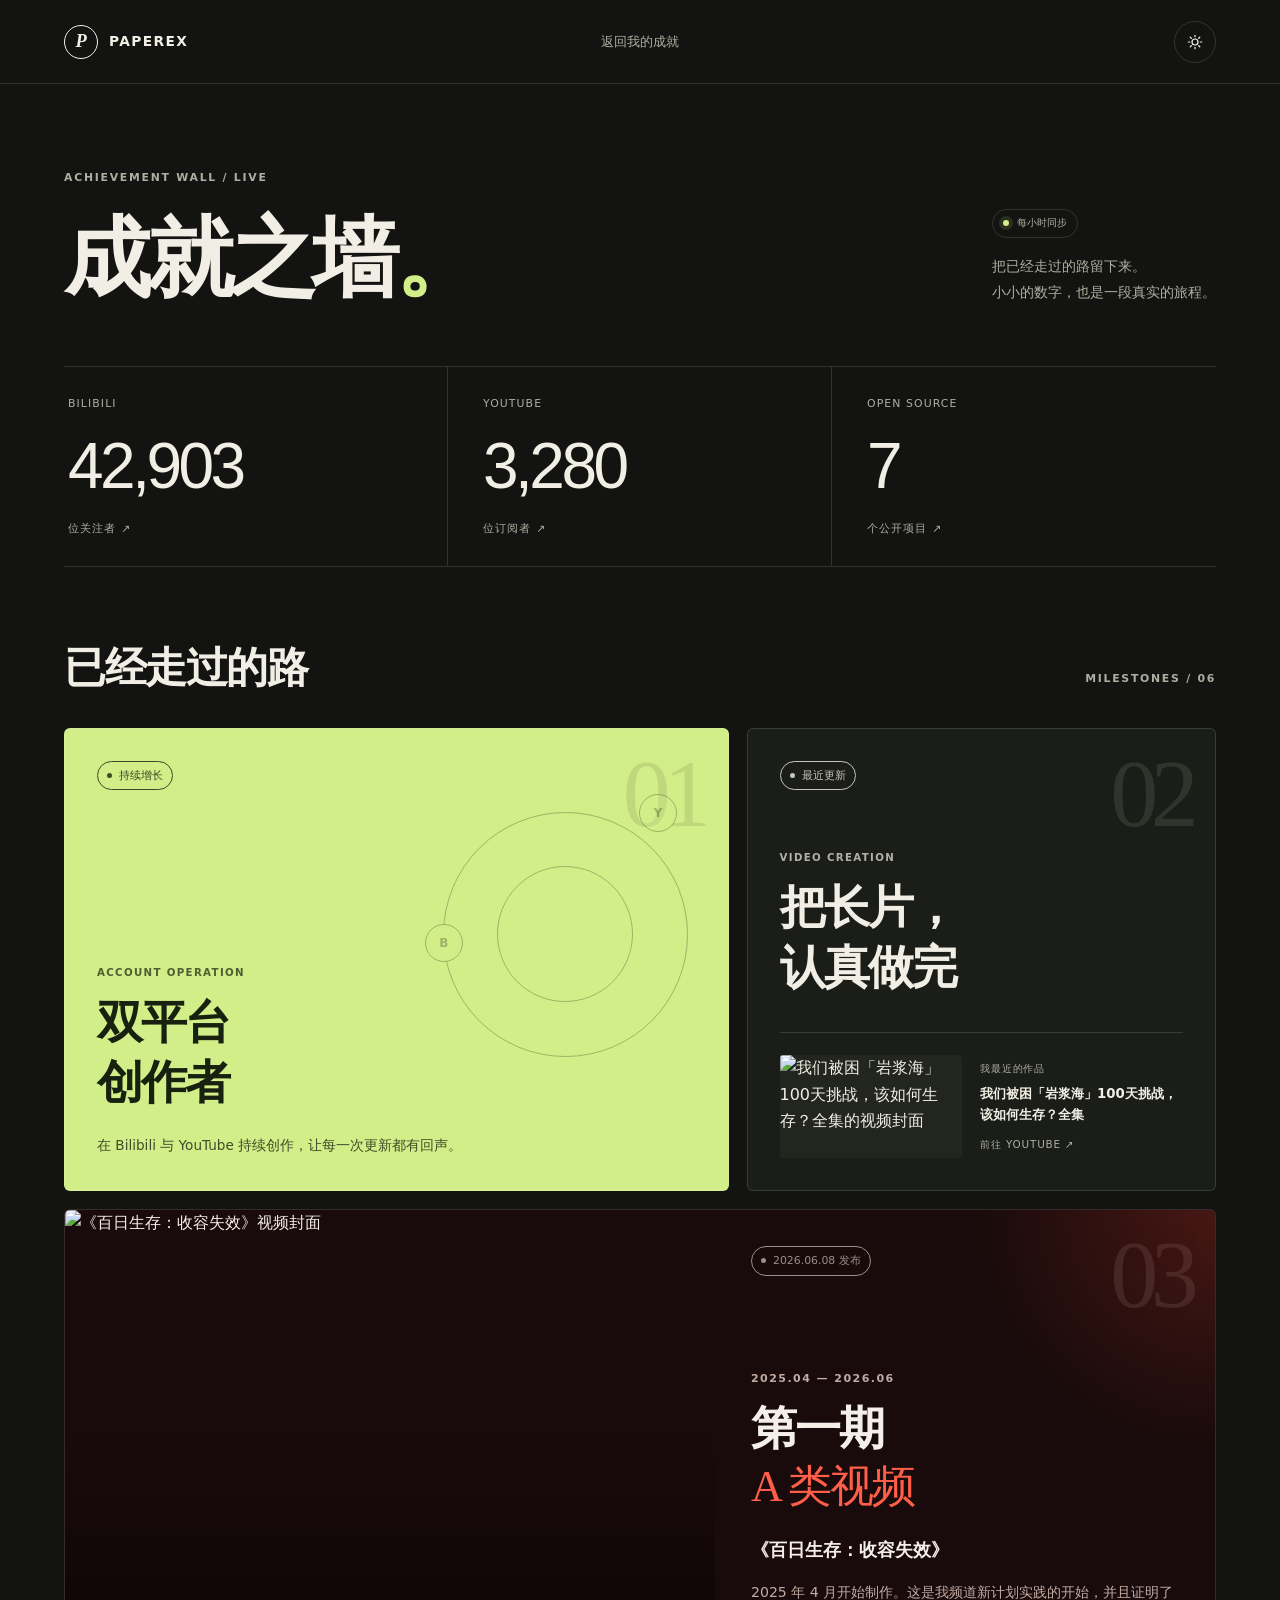
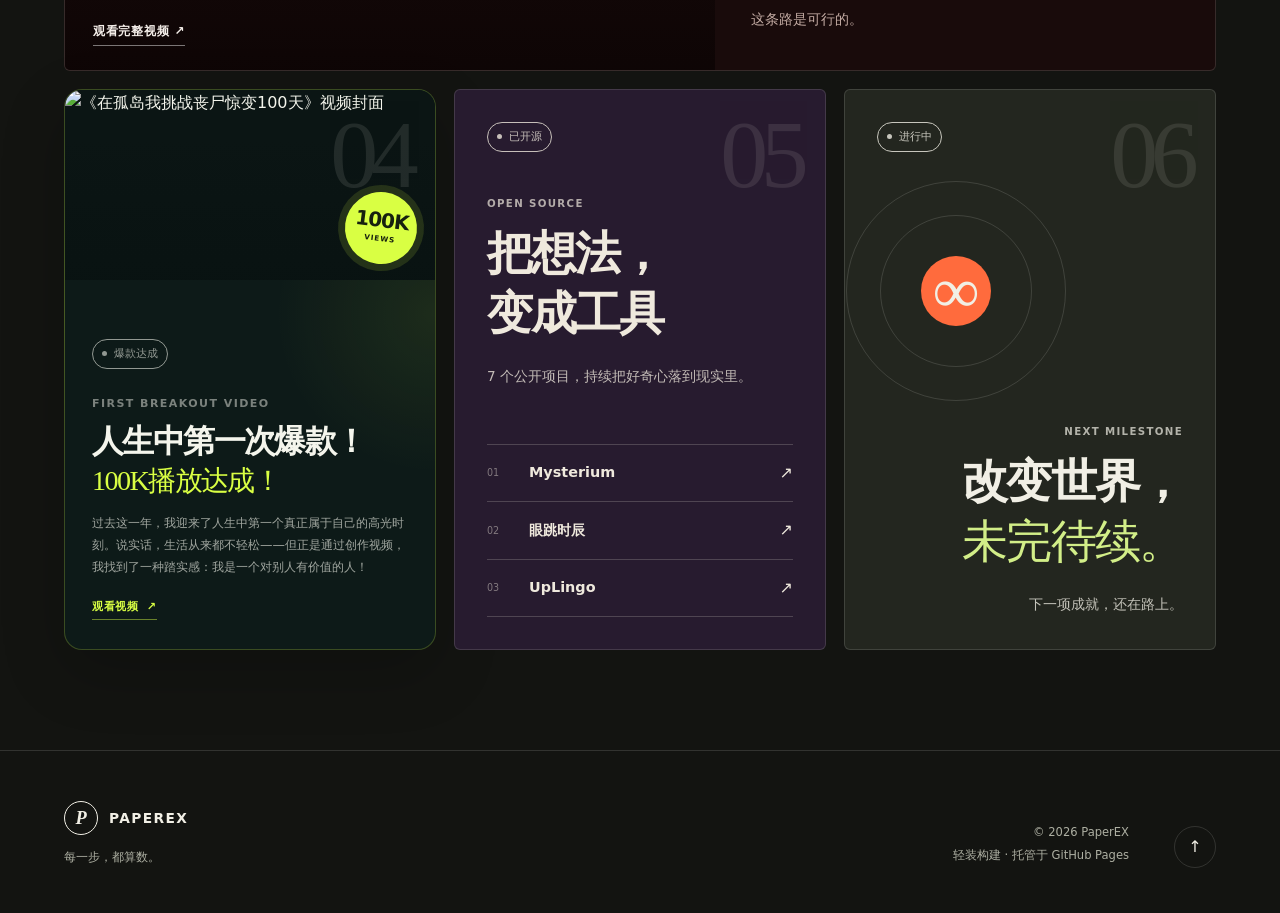
==== commit 26d4cb33: "Sync GitHub project count" ====
--- a/achievements/index.html
+++ b/achievements/index.html
@@ -48,11 +48,11 @@
         <strong data-youtube-subscribers>3,280</strong>
         <small>位订阅者 ↗</small>
       </a>
-      <div class="achievement-stat">
+      <a class="achievement-stat" href="https://github.com/Old-Paper?tab=repositories" target="_blank" rel="noreferrer">
         <span>Open source</span>
-        <strong>03</strong>
-        <small>个公开项目</small>
-      </div>
+        <strong data-github-projects>7</strong>
+        <small>个公开项目 ↗</small>
+      </a>
     </section>
 
     <section class="achievement-board" id="achievement-wall" aria-labelledby="achievement-board-title">
@@ -126,7 +126,7 @@
           <div class="achievement-plaque-copy">
             <p>Open source</p>
             <h3>把想法，<br>变成工具</h3>
-            <p>三个公开项目，三种把好奇心落到现实里的方式。</p>
+            <p><span data-github-projects>7</span> 个公开项目，持续把好奇心落到现实里。</p>
           </div>
           <nav class="achievement-project-list" aria-label="开源项目">
             <a href="https://github.com/Old-Paper/mysterium-tarot" target="_blank" rel="noreferrer"><span>01</span><strong>Mysterium</strong><em>↗</em></a>
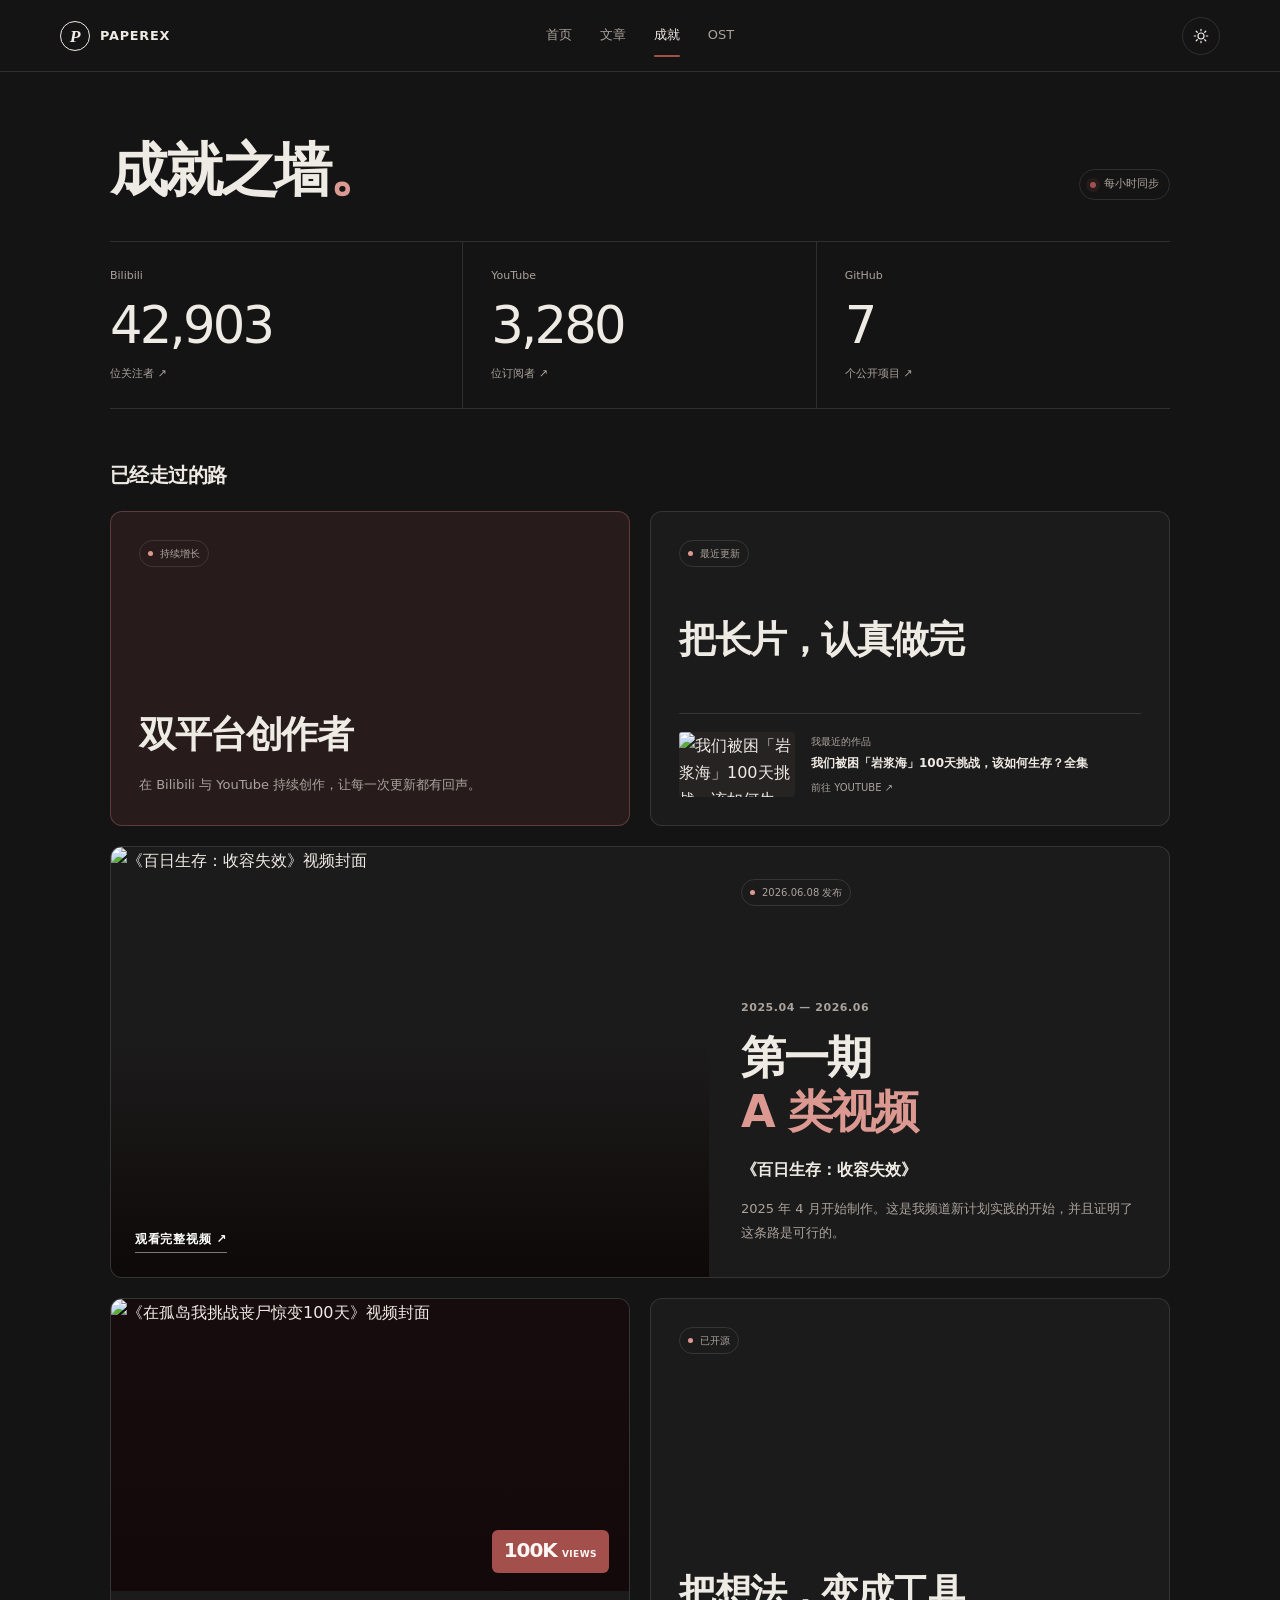
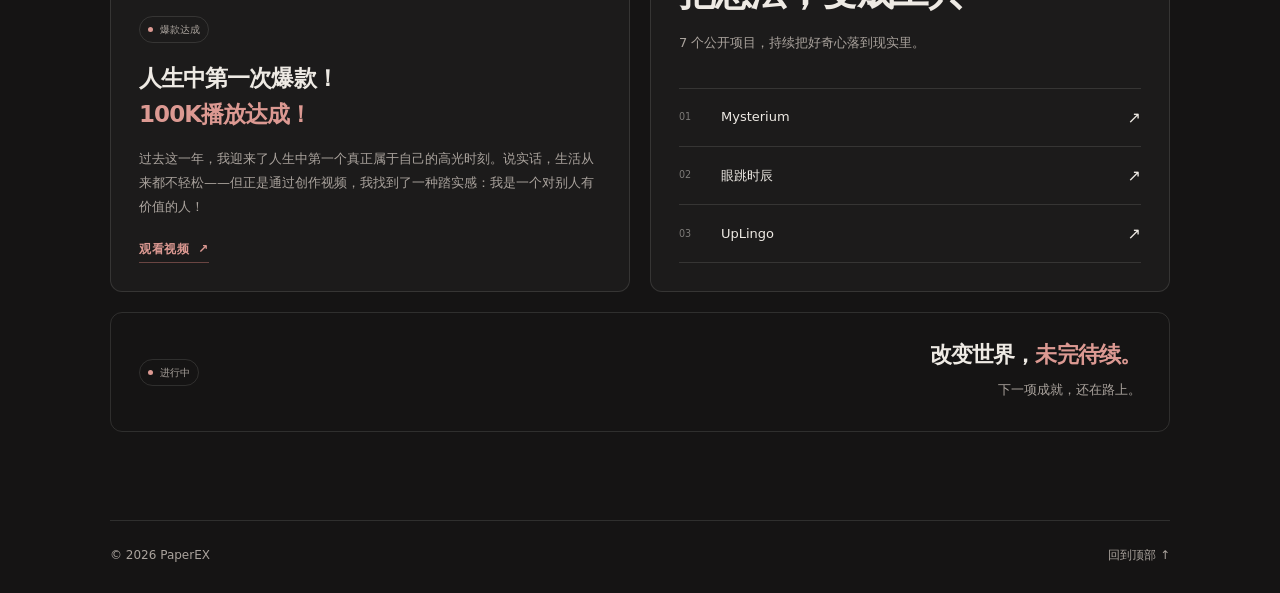
==== commit bc6e96f3: "Simplify blog layout and unify content pages" ====
--- a/achievements/index.html
+++ b/achievements/index.html
@@ -8,16 +8,23 @@
   <title>成就之墙 · PaperEX</title>
   <link rel="icon" href="../favicon.svg" type="image/svg+xml">
   <link rel="stylesheet" href="../styles.css">
+  <link rel="stylesheet" href="../refresh.css">
+  <link rel="stylesheet" href="../subpages.css">
   <script>try{document.documentElement.dataset.theme=localStorage.getItem('paperex-theme')||'dark'}catch(e){}</script>
 </head>
-<body id="top">
+<body id="top" class="subpage achievements-view">
   <a class="skip-link" href="#achievement-wall">跳到成就之墙</a>
   <header class="site-header article-header archive-header">
     <a class="brand" href="../index.html" aria-label="返回 PaperEX 首页">
       <span class="brand-mark" aria-hidden="true">P</span>
       <span>PaperEX</span>
     </a>
-    <a class="archive-home-link" href="../index.html#now">返回我的成就</a>
+    <nav class="subpage-nav" aria-label="主导航">
+      <a href="../index.html">首页</a>
+      <a href="../articles/">文章</a>
+      <a href="../achievements/" aria-current="page">成就</a>
+      <a href="../ost/">OST</a>
+    </nav>
     <div class="header-actions">
       <button class="icon-button theme-toggle" type="button" aria-label="切换明暗主题" title="切换主题" data-theme-toggle>
         <svg aria-hidden="true" viewBox="0 0 24 24"><path d="M12 3v2m0 14v2M3 12h2m14 0h2M5.64 5.64l1.42 1.42m9.88 9.88 1.42 1.42m0-12.72-1.42 1.42M7.06 16.94l-1.42 1.42M16 12a4 4 0 1 1-8 0 4 4 0 0 1 8 0Z"/></svg>
@@ -28,12 +35,10 @@
   <main class="achievement-page" data-social-root data-social-path="../data/social.json">
     <header class="achievement-hero reveal">
       <div>
-        <p class="kicker">Achievement wall / Live</p>
         <h1>成就之墙<span class="section-period">。</span></h1>
       </div>
       <div class="achievement-hero-copy">
         <span class="achievement-live" data-social-status>每小时同步</span>
-        <p>把已经走过的路留下来。<br>小小的数字，也是一段真实的旅程。</p>
       </div>
     </header>
 
@@ -49,7 +54,7 @@
         <small>位订阅者 ↗</small>
       </a>
       <a class="achievement-stat" href="https://github.com/Old-Paper?tab=repositories" target="_blank" rel="noreferrer">
-        <span>Open source</span>
+        <span>GitHub</span>
         <strong data-github-projects>7</strong>
         <small>个公开项目 ↗</small>
       </a>
@@ -57,27 +62,21 @@
 
     <section class="achievement-board" id="achievement-wall" aria-labelledby="achievement-board-title">
       <header class="achievement-board-heading reveal">
-        <p class="kicker">Milestones / 06</p>
         <h2 id="achievement-board-title">已经走过的路</h2>
       </header>
 
       <div class="achievement-grid">
         <article class="achievement-plaque achievement-growth reveal">
-          <span class="achievement-plaque-index" aria-hidden="true">01</span>
           <span class="achievement-state"><i></i> 持续增长</span>
           <div class="achievement-plaque-copy">
-            <p>Account operation</p>
             <h3>双平台<br>创作者</h3>
             <p>在 Bilibili 与 YouTube 持续创作，让每一次更新都有回声。</p>
           </div>
-          <div class="achievement-orbit" aria-hidden="true"><span>B</span><span>Y</span></div>
         </article>
 
         <article class="achievement-plaque achievement-video-plaque reveal">
-          <span class="achievement-plaque-index" aria-hidden="true">02</span>
           <span class="achievement-state"><i></i> 最近更新</span>
           <div class="achievement-plaque-copy">
-            <p>Video creation</p>
             <h3>把长片，<br>认真做完</h3>
           </div>
           <a class="achievement-video" href="https://www.youtube.com/watch?v=GRUpMJj9LJo" target="_blank" rel="noreferrer" data-latest-video>
@@ -87,7 +86,6 @@
         </article>
 
         <article class="achievement-plaque achievement-a-class reveal">
-          <span class="achievement-plaque-index" aria-hidden="true">03</span>
           <a class="achievement-a-media" href="https://www.youtube.com/watch?v=YYPNeLb3gYc" target="_blank" rel="noreferrer" aria-label="观看《百日生存：收容失效》">
             <img src="https://i.ytimg.com/vi/YYPNeLb3gYc/maxresdefault.jpg" alt="《百日生存：收容失效》视频封面" width="1280" height="720" loading="lazy" decoding="async">
             <span>观看完整视频 ↗</span>
@@ -104,7 +102,6 @@
         </article>
 
         <article class="achievement-plaque achievement-viral reveal">
-          <span class="achievement-plaque-index" aria-hidden="true">04</span>
           <a class="achievement-viral-media" href="https://www.youtube.com/watch?v=gOJZQK31vMI&amp;t=548s" target="_blank" rel="noreferrer" aria-label="观看《在孤岛我挑战丧尸惊变100天》">
             <img src="https://i.ytimg.com/vi/gOJZQK31vMI/maxresdefault.jpg" alt="《在孤岛我挑战丧尸惊变100天》视频封面" width="1280" height="720" loading="lazy" decoding="async">
             <span class="achievement-viral-badge"><strong>100K</strong><small>VIEWS</small></span>
@@ -112,7 +109,6 @@
           <div class="achievement-viral-copy">
             <span class="achievement-state"><i></i> 爆款达成</span>
             <div>
-              <p class="achievement-a-period">FIRST BREAKOUT VIDEO</p>
               <h3>人生中第一次爆款！<em>100K播放达成！</em></h3>
               <p>过去这一年，我迎来了人生中第一个真正属于自己的高光时刻。说实话，生活从来都不轻松——但正是通过创作视频，我找到了一种踏实感：我是一个对别人有价值的人！</p>
               <a class="achievement-viral-link" href="https://www.youtube.com/watch?v=gOJZQK31vMI&amp;t=548s" target="_blank" rel="noreferrer">观看视频 <span aria-hidden="true">↗</span></a>
@@ -121,10 +117,8 @@
         </article>
 
         <article class="achievement-plaque achievement-open-source reveal">
-          <span class="achievement-plaque-index" aria-hidden="true">05</span>
           <span class="achievement-state"><i></i> 已开源</span>
           <div class="achievement-plaque-copy">
-            <p>Open source</p>
             <h3>把想法，<br>变成工具</h3>
             <p><span data-github-projects>7</span> 个公开项目，持续把好奇心落到现实里。</p>
           </div>
@@ -136,11 +130,8 @@
         </article>
 
         <article class="achievement-plaque achievement-future reveal">
-          <span class="achievement-plaque-index" aria-hidden="true">06</span>
           <span class="achievement-state"><i></i> 进行中</span>
-          <div class="achievement-future-mark" aria-hidden="true"><span>∞</span></div>
           <div class="achievement-plaque-copy">
-            <p>Next milestone</p>
             <h3>改变世界，<br><em>未完待续。</em></h3>
             <p>下一项成就，还在路上。</p>
           </div>
@@ -149,10 +140,9 @@
     </section>
   </main>
 
-  <footer class="site-footer achievement-footer">
-    <div><a class="brand footer-brand" href="../index.html"><span class="brand-mark">P</span><span>PaperEX</span></a><p>每一步，都算数。</p></div>
-    <div class="footer-meta"><p>© <span data-year>2026</span> PaperEX</p><p>轻装构建 · 托管于 GitHub Pages</p></div>
-    <a class="back-top" href="#top" aria-label="返回顶部">↑</a>
+  <footer class="subpage-footer">
+    <span>© <span data-year>2026</span> PaperEX</span>
+    <a href="#top">回到顶部 ↑</a>
   </footer>
 
   <script src="../app.js" defer></script>
--- a/styles.css
+++ b/styles.css
@@ -2,16 +2,16 @@
 
 :root {
   color-scheme: dark;
-  --bg: #11110f;
-  --surface: #181815;
-  --surface-2: #20201c;
+  --bg: #141110;
+  --surface: #1c1817;
+  --surface-2: #25201f;
   --text: #f1efe7;
   --muted: #aaa89f;
   --line: rgba(241, 239, 231, .14);
-  --accent: #d9ff43;
-  --accent-ink: #11110f;
+  --accent: #a34f4b;
+  --accent-ink: #fff7f5;
   --orange: #ff6b3d;
-  --header: rgba(17, 17, 15, .78);
+  --header: rgba(20, 17, 16, .78);
   --display: "Arial Narrow", "Roboto Condensed", "Microsoft YaHei UI", sans-serif;
   --sans: Inter, ui-sans-serif, system-ui, -apple-system, BlinkMacSystemFont, "Segoe UI", "Microsoft YaHei", sans-serif;
   --serif: Georgia, "Songti SC", "SimSun", serif;
@@ -26,7 +26,7 @@
   --text: #161613;
   --muted: #68675f;
   --line: rgba(22, 22, 19, .16);
-  --accent: #597000;
+  --accent: #a34f4b;
   --accent-ink: #f7f8ef;
   --orange: #d64a21;
   --header: rgba(242, 240, 232, .82);
@@ -101,7 +101,7 @@
 .post-card[hidden] { display: none; }
 .post-link { position: absolute; inset: 0; z-index: 3; }
 .post-featured { min-height: 560px; }
-.post-visual { position: relative; height: 235px; display: grid; place-items: center; margin: -28px -28px 28px; background: #d9ff43; color: #11110f; overflow: hidden; }
+.post-visual { position: relative; height: 235px; display: grid; place-items: center; margin: -28px -28px 28px; background: #a34f4b; color: #fff7f5; overflow: hidden; }
 .post-visual::before { content: ""; position: absolute; width: 220px; height: 220px; border: 1px solid rgba(17,17,15,.35); border-radius: 50%; }
 .post-visual::after { content: ""; position: absolute; width: 138px; height: 138px; border: 1px solid rgba(17,17,15,.35); border-radius: 50%; }
 .post-visual span { z-index: 1; font: 400 5.6rem/1 var(--serif); }
@@ -154,10 +154,12 @@
 .project-card:hover { transform: translateY(-5px); }
 .project-card.tarot { color: #efe9dd; background: #271b2f; }
 .project-card.sundial { color: #201710; background: #d7bd8b; }
-.project-card.uplingo { color: #edf4eb; background: radial-gradient(circle at 82% 14%, rgba(217,255,67,.16), transparent 34%), #111a15; }
+.project-card.uplingo { color: #f5eceb; background: radial-gradient(circle at 82% 14%, rgba(201,120,114,.16), transparent 34%), #1a1212; }
 .project-card.uplingo::before { content: ""; position: absolute; inset: 0; opacity: .055; background-image: linear-gradient(rgba(237,244,235,.5) 1px, transparent 1px), linear-gradient(90deg, rgba(237,244,235,.5) 1px, transparent 1px); background-size: 32px 32px; pointer-events: none; }
 .project-card.review-sync { color: #f0f3ff; background: radial-gradient(circle at 78% 20%, rgba(105,255,222,.14), transparent 33%), radial-gradient(circle at 18% 78%, rgba(121,111,255,.19), transparent 36%), #111525; }
 .project-card.review-sync::before { content: ""; position: absolute; inset: 0; opacity: .06; background-image: linear-gradient(rgba(240,243,255,.42) 1px, transparent 1px), linear-gradient(90deg, rgba(240,243,255,.42) 1px, transparent 1px); background-size: 28px 28px; pointer-events: none; }
+.project-card.feedlab { grid-column: 1 / -1; color: #f8efee; background: radial-gradient(circle at 84% 12%, rgba(230,151,143,.22), transparent 28%), radial-gradient(circle at 13% 83%, rgba(121,49,46,.3), transparent 32%), #211314; }
+.project-card.feedlab::before { content: ""; position: absolute; inset: 0; opacity: .055; background-image: linear-gradient(rgba(248,239,238,.45) 1px, transparent 1px), linear-gradient(90deg, rgba(248,239,238,.45) 1px, transparent 1px); background-size: 34px 34px; pointer-events: none; }
 .project-card::after { content: ""; position: absolute; inset: 10px; border: 1px solid currentColor; opacity: .18; pointer-events: none; }
 .project-top { display: flex; justify-content: space-between; font-size: .68rem; letter-spacing: .08em; text-transform: uppercase; }
 .project-top span:last-child { font-size: 1.2rem; transition: transform .25s; }
@@ -167,26 +169,26 @@
 .project-symbol { position: relative; z-index: 1; display: grid; place-items: center; width: 190px; aspect-ratio: 2/3; margin: 10px auto; border: 1px solid rgba(239,233,221,.4); border-radius: 90px; }
 .project-symbol::before, .project-symbol::after { content: ""; position: absolute; width: 70%; aspect-ratio: 1; border: 1px solid rgba(239,233,221,.25); transform: rotate(45deg); }
 .project-symbol::after { width: 45%; }
-.project-symbol span { color: #d9ff43; font-size: 3.5rem; }
+.project-symbol span { color: #c97872; font-size: 3.5rem; }
 .project-symbol.dial { width: 210px; aspect-ratio: 1; border-radius: 50%; border-color: rgba(32,23,16,.5); }
 .project-symbol.dial::before { width: 82%; border-color: rgba(32,23,16,.25); border-radius: 50%; transform: none; }
 .project-symbol.dial::after { width: 1px; height: 43%; background: #201710; border: 0; transform-origin: bottom; transform: translateY(-50%) rotate(28deg); }
 .project-symbol.dial span { width: 11px; height: 11px; border-radius: 50%; background: #201710; }
-.uplingo-widget { position: relative; z-index: 1; width: min(100%, 310px); margin: 18px auto 12px; padding: 16px; border: 1px solid rgba(217,255,67,.42); border-radius: 18px; background: rgba(6,12,8,.86); box-shadow: 11px 11px 0 rgba(217,255,67,.07); transform: rotate(-1.4deg); transition: transform .35s cubic-bezier(.2,.8,.2,1), box-shadow .35s; }
-.project-card:hover .uplingo-widget { box-shadow: 7px 9px 0 rgba(217,255,67,.12); transform: rotate(0) translateY(-3px); }
+.uplingo-widget { position: relative; z-index: 1; width: min(100%, 310px); margin: 18px auto 12px; padding: 16px; border: 1px solid rgba(201,120,114,.42); border-radius: 18px; background: rgba(16,9,10,.86); box-shadow: 11px 11px 0 rgba(201,120,114,.07); transform: rotate(-1.4deg); transition: transform .35s cubic-bezier(.2,.8,.2,1), box-shadow .35s; }
+.project-card:hover .uplingo-widget { box-shadow: 7px 9px 0 rgba(201,120,114,.12); transform: rotate(0) translateY(-3px); }
 .uplingo-widget-bar { display: flex; justify-content: space-between; align-items: center; padding-bottom: 10px; border-bottom: 1px solid rgba(237,244,235,.14); color: rgba(237,244,235,.52); font-size: .52rem; font-weight: 750; letter-spacing: .13em; }
-.uplingo-widget-bar::before { content: ""; width: 5px; height: 5px; margin-right: 18px; border-radius: 50%; background: #d9ff43; box-shadow: 9px 0 0 rgba(237,244,235,.22); }
+.uplingo-widget-bar::before { content: ""; width: 5px; height: 5px; margin-right: 18px; border-radius: 50%; background: #c97872; box-shadow: 9px 0 0 rgba(245,236,235,.22); }
 .uplingo-widget-bar span:first-child { margin-right: auto; }
 .uplingo-platforms { display: flex; flex-wrap: wrap; gap: 5px; margin-top: 13px; }
 .uplingo-platforms span { padding: 3px 6px; border: 1px solid rgba(237,244,235,.16); border-radius: 999px; color: rgba(237,244,235,.68); font-size: .5rem; font-weight: 700; letter-spacing: .06em; }
 .uplingo-widget-title { display: block; margin-top: 15px; font: 760 clamp(1.55rem, 3vw, 2.15rem)/.88 var(--display); letter-spacing: -.055em; }
-.uplingo-widget-title em { color: #d9ff43; font-style: normal; }
+.uplingo-widget-title em { color: #c97872; font-style: normal; }
 .uplingo-chart { display: block; width: 100%; height: 74px; margin-top: 4px; overflow: visible; }
 .uplingo-chart-grid { fill: none; stroke: rgba(237,244,235,.1); stroke-width: 1; }
-.uplingo-chart-line { fill: none; stroke: #d9ff43; stroke-width: 2.5; vector-effect: non-scaling-stroke; }
-.uplingo-chart circle { fill: #d9ff43; filter: drop-shadow(0 0 5px rgba(217,255,67,.7)); }
+.uplingo-chart-line { fill: none; stroke: #c97872; stroke-width: 2.5; vector-effect: non-scaling-stroke; }
+.uplingo-chart circle { fill: #c97872; filter: drop-shadow(0 0 5px rgba(201,120,114,.7)); }
 .uplingo-widget-meta { display: flex; justify-content: space-between; gap: 8px; color: rgba(237,244,235,.5); font-size: .5rem; letter-spacing: .04em; white-space: nowrap; }
-.uplingo-widget-meta span:last-child { color: #d9ff43; }
+.uplingo-widget-meta span:last-child { color: #c97872; }
 .review-console { position: relative; z-index: 1; width: min(100%, 390px); margin: 12px auto; padding: 14px; border: 1px solid rgba(143,255,229,.36); border-radius: 12px; background: rgba(7,10,20,.82); box-shadow: 8px 9px 0 rgba(108,99,255,.12); transition: transform .35s cubic-bezier(.2,.8,.2,1), box-shadow .35s; }
 .project-card:hover .review-console { transform: translateY(-3px); box-shadow: 6px 7px 0 rgba(108,99,255,.2); }
 .review-console-bar, .review-actions { display: flex; align-items: center; justify-content: space-between; color: rgba(240,243,255,.52); font-size: .5rem; font-weight: 750; letter-spacing: .1em; }
@@ -208,6 +210,27 @@
 .review-actions b { display: grid; place-items: center; min-width: 20px; height: 20px; border: 1px solid rgba(240,243,255,.19); border-radius: 4px; color: #f0f3ff; font-size: .52rem; }
 .review-actions span:nth-child(2) b { color: #ff8798; }
 .review-actions em { margin-left: auto; color: #8fffe5; font-style: normal; white-space: nowrap; }
+.feedlab-board { position: relative; z-index: 1; width: min(100%, 760px); margin: 2px auto; padding: 14px; border: 1px solid rgba(230,151,143,.38); border-radius: 14px; background: rgba(13,7,8,.82); box-shadow: 9px 10px 0 rgba(230,151,143,.08); transition: transform .35s cubic-bezier(.2,.8,.2,1), box-shadow .35s; }
+.project-card:hover .feedlab-board { transform: translateY(-3px); box-shadow: 6px 7px 0 rgba(230,151,143,.15); }
+.feedlab-bar, .feedlab-scale { display: flex; align-items: center; color: rgba(248,239,238,.5); font-size: .52rem; font-weight: 750; letter-spacing: .1em; }
+.feedlab-bar { justify-content: space-between; padding-bottom: 11px; border-bottom: 1px solid rgba(248,239,238,.12); }
+.feedlab-bar span:first-child { display: flex; align-items: center; gap: 7px; }
+.feedlab-bar i { width: 6px; height: 6px; border-radius: 50%; background: #e6978f; box-shadow: 0 0 9px rgba(230,151,143,.75); }
+.feedlab-compare { display: grid; grid-template-columns: minmax(0,1fr) auto minmax(0,1fr); gap: 13px; align-items: center; margin: 14px 0; }
+.feedlab-cover { position: relative; aspect-ratio: 16 / 7.7; min-height: 0; overflow: hidden; padding: clamp(12px,2vw,22px); display: flex; flex-direction: column; justify-content: flex-end; border: 1px solid rgba(248,239,238,.12); border-radius: 8px; isolation: isolate; }
+.feedlab-cover::before, .feedlab-cover::after { content: ""; position: absolute; z-index: -1; border-radius: 50%; }
+.feedlab-cover-a { background: linear-gradient(140deg, #5f2929 0 48%, #c97872 48% 100%); }
+.feedlab-cover-a::before { width: 46%; aspect-ratio: 1; top: -32%; right: 8%; border: 1px solid rgba(255,255,255,.36); box-shadow: 0 0 0 22px rgba(255,255,255,.06), 0 0 0 48px rgba(255,255,255,.04); }
+.feedlab-cover-a::after { width: 38%; aspect-ratio: 1; right: -9%; bottom: -42%; background: #f0c0ba; }
+.feedlab-cover-b { color: #261314; background: linear-gradient(115deg, #f2d1cc 0 62%, #e6978f 62% 100%); }
+.feedlab-cover-b::before { width: 42%; aspect-ratio: 1; top: 9%; right: 8%; border: 1px solid rgba(38,19,20,.22); box-shadow: 0 0 0 18px rgba(38,19,20,.035); }
+.feedlab-cover-b::after { width: 13%; aspect-ratio: 1; right: 22%; top: 38%; background: #7d3735; }
+.feedlab-label { position: absolute; top: 9px; left: 10px; display: grid; place-items: center; width: 23px; height: 23px; border: 1px solid currentColor; border-radius: 50%; font-size: .56rem; font-weight: 800; }
+.feedlab-versus { color: #e6978f; font: 700 .58rem/1 var(--sans); letter-spacing: .08em; writing-mode: vertical-rl; }
+.feedlab-scale { gap: 7px; padding-top: 1px; }
+.feedlab-scale i { width: 5px; height: 5px; border-radius: 50%; background: rgba(248,239,238,.18); }
+.feedlab-scale i:first-of-type { background: #e6978f; box-shadow: 0 0 6px rgba(230,151,143,.65); }
+.feedlab-scale em { margin-left: auto; color: #e6978f; font-style: normal; }
 
 .site-footer { max-width: var(--max); min-height: 230px; margin: 0 auto; padding: 55px 0; display: grid; grid-template-columns: 1fr auto auto; align-items: end; gap: 70px; }
 .site-footer p { margin: 12px 0 0; color: var(--muted); font-size: .72rem; }
@@ -319,12 +342,12 @@
 .achievement-a-copy strong { display: block; margin-top: 22px; font: 650 1rem/1.45 var(--serif); }
 .achievement-a-copy p:last-child { margin: 15px 0 0; color: rgba(245,239,234,.58); font-size: .8rem; line-height: 1.75; }
 .achievement-a-class .achievement-plaque-index { z-index: 3; color: #f5efea; }
-.achievement-plaque.achievement-viral { min-height: 560px; padding: 0; align-self: start; color: #f4f5ec; background: radial-gradient(circle at 100% 40%, rgba(217,255,67,.08), transparent 32%), #0d1a18; border-color: rgba(217,255,67,.22); border-radius: 18px; box-shadow: 0 22px 65px rgba(0,0,0,.2); }
-.achievement-viral-media { position: relative; z-index: 2; display: block; min-height: 190px; overflow: hidden; background: #0b1514; }
-.achievement-viral-media::after { content: ""; position: absolute; inset: 25% 0 0; background: linear-gradient(transparent, rgba(8,18,17,.78)); }
+.achievement-plaque.achievement-viral { min-height: 560px; padding: 0; align-self: start; color: #f7eeee; background: radial-gradient(circle at 100% 40%, rgba(201,120,114,.08), transparent 32%), #1a1011; border-color: rgba(201,120,114,.22); border-radius: 18px; box-shadow: 0 22px 65px rgba(0,0,0,.2); }
+.achievement-viral-media { position: relative; z-index: 2; display: block; min-height: 190px; overflow: hidden; background: #160c0d; }
+.achievement-viral-media::after { content: ""; position: absolute; inset: 25% 0 0; background: linear-gradient(transparent, rgba(19,8,9,.78)); }
 .achievement-viral-media img { display: block; width: 100%; height: 190px; object-fit: cover; object-position: center 46%; transition: transform .45s cubic-bezier(.2,.8,.2,1), filter .45s; }
 .achievement-viral-media:hover img { filter: brightness(1.08); transform: scale(1.035); }
-.achievement-viral-badge { position: absolute; z-index: 3; right: 18px; bottom: 16px; width: 72px; height: 72px; display: grid; place-content: center; border-radius: 50%; color: #16200f; text-align: center; background: #d9ff43; box-shadow: 0 0 0 7px rgba(217,255,67,.13); transform: rotate(7deg); transition: transform .3s; }
+.achievement-viral-badge { position: absolute; z-index: 3; right: 18px; bottom: 16px; width: 72px; height: 72px; display: grid; place-content: center; border-radius: 50%; color: #281110; text-align: center; background: #c97872; box-shadow: 0 0 0 7px rgba(201,120,114,.13); transform: rotate(7deg); transition: transform .3s; }
 .achievement-viral-media:hover .achievement-viral-badge { transform: rotate(0) scale(1.04); }
 .achievement-viral-badge strong { font: 760 1.25rem/.95 var(--display); letter-spacing: -.05em; }
 .achievement-viral-badge small { margin-top: 3px; font-size: .45rem; font-weight: 800; letter-spacing: .14em; }
@@ -332,14 +355,14 @@
 .achievement-viral-copy .achievement-state { color: rgba(244,245,236,.72); }
 .achievement-viral-copy .achievement-a-period { margin-bottom: 11px; color: rgba(244,245,236,.48); }
 .achievement-viral-copy h3 { margin: 0; font: 720 clamp(1.75rem, 2.5vw, 2.65rem)/1.08 var(--display); letter-spacing: -.05em; }
-.achievement-viral-copy h3 em { display: block; margin-top: 7px; color: #d9ff43; font: 400 .88em/1.05 var(--serif); }
+.achievement-viral-copy h3 em { display: block; margin-top: 7px; color: #c97872; font: 400 .88em/1.05 var(--serif); }
 .achievement-viral-copy p:not(.achievement-a-period) { margin: 17px 0 0; color: rgba(244,245,236,.64); font-size: .78rem; line-height: 1.75; }
-.achievement-viral-link { display: inline-flex; align-items: center; gap: 8px; margin-top: 20px; padding-bottom: 3px; border-bottom: 1px solid rgba(217,255,67,.45); color: #d9ff43; font-size: .7rem; font-weight: 700; letter-spacing: .06em; transition: gap .2s, border-color .2s; }
-.achievement-viral-link:hover { gap: 12px; border-color: #d9ff43; }
+.achievement-viral-link { display: inline-flex; align-items: center; gap: 8px; margin-top: 20px; padding-bottom: 3px; border-bottom: 1px solid rgba(201,120,114,.45); color: #c97872; font-size: .7rem; font-weight: 700; letter-spacing: .06em; transition: gap .2s, border-color .2s; }
+.achievement-viral-link:hover { gap: 12px; border-color: #c97872; }
 .achievement-viral .achievement-plaque-index { z-index: 3; color: #f4f5ec; }
 .achievement-project-list { position: relative; z-index: 2; margin-top: 28px; border-top: 1px solid rgba(239,233,221,.2); }
 .achievement-project-list a { display: grid; grid-template-columns: 32px 1fr auto; gap: 10px; align-items: center; padding: 13px 0; border-bottom: 1px solid rgba(239,233,221,.2); transition: padding .2s, color .2s; }
-.achievement-project-list a:hover { color: #d9ff43; padding-left: 8px; }
+.achievement-project-list a:hover { color: #c97872; padding-left: 8px; }
 .achievement-project-list span { opacity: .45; font-size: .6rem; }
 .achievement-project-list strong { font-size: .82rem; }
 .achievement-project-list em { font-style: normal; }
@@ -477,14 +500,14 @@
 
 /* Shared editorial layout: a single scale for the journal and its subpages. */
 :root {
-  --bg: #131411;
-  --surface: #1b1d18;
-  --surface-2: #23261f;
+  --bg: #151211;
+  --surface: #1d1918;
+  --surface-2: #282120;
   --text: #f1efe5;
-  --muted: #adafa2;
+  --muted: #b0a5a1;
   --line: rgba(241,239,229,.14);
-  --accent: #d2ee88;
-  --header: rgba(19,20,17,.94);
+  --accent: #a34f4b;
+  --header: rgba(21,18,17,.94);
   --display: "Microsoft YaHei UI", "PingFang SC", system-ui, sans-serif;
   --max: 1360px;
   --gutter: clamp(24px, 5vw, 100px);
@@ -493,11 +516,11 @@
 [data-theme="light"] {
   --bg: #f4f2e9;
   --surface: #ebe9df;
-  --surface-2: #e1e3d6;
-  --text: #20241c;
-  --muted: #606656;
-  --line: rgba(32,36,28,.16);
-  --accent: #526f28;
+  --surface-2: #e5d9d7;
+  --text: #2a201f;
+  --muted: #6d5b58;
+  --line: rgba(42,32,31,.16);
+  --accent: #a34f4b;
   --header: rgba(244,242,233,.94);
 }
 html { overflow-x: clip; scroll-padding-top: 100px; }
@@ -528,6 +551,7 @@
 .hero h1 { --hero-title-size: clamp(2.8rem, 5.5vw, 5rem); width: 100%; max-width: none; height: calc(var(--hero-fitted-size, var(--hero-title-size)) * 2.5); font: 720 var(--hero-fitted-size, var(--hero-title-size))/1.2 var(--display); letter-spacing: -.035em; text-transform: none; }
 .type-line { line-height: 1.2; }
 .type-line[data-type-line="1"] { top: calc(var(--hero-fitted-size, var(--hero-title-size)) * 1.25); }
+.type-line.is-wrapped { width: 100%; max-width: 100%; white-space: normal; line-height: 1.14; }
 html:not(.js-enabled) .hero h1 { height: auto; }
 html:not(.js-enabled) .type-line { position: static; width: auto; white-space: normal; overflow-wrap: anywhere; }
 html:not(.js-enabled) .hero h1 > br { display: none; }
@@ -553,7 +577,7 @@
 .post-grid { grid-template-columns: 1.2fr 1fr 1fr; gap: 18px; align-items: stretch; }
 .post-card, .post-featured { min-height: 440px; padding: 28px; border: 1px solid var(--line); border-radius: 6px; }
 .post-card:hover { transform: translateY(-4px); }
-.post-visual { flex: 0 0 185px; height: 185px; margin: -28px -28px 30px; background: #d2ee88; }
+.post-visual { flex: 0 0 185px; height: 185px; margin: -28px -28px 30px; background: #a34f4b; }
 .post-visual span { font-size: 4.8rem; }
 .post-visual::before { width: 172px; height: 172px; }
 .post-visual::after { width: 110px; height: 110px; }
@@ -593,13 +617,14 @@
 .project-card p { font-size: .82rem; opacity: .75; }
 .project-symbol { width: min(160px, 75%); margin: 0 auto; }
 .project-symbol.dial { width: min(190px, 80%); }
-.uplingo-widget { width: min(100%, 280px); padding: 16px; margin: 4px auto; border-radius: 12px; transform: none; box-shadow: 7px 8px 0 rgba(217,255,67,.07); }
+.uplingo-widget { width: min(100%, 280px); padding: 16px; margin: 4px auto; border-radius: 12px; transform: none; box-shadow: 7px 8px 0 rgba(201,120,114,.07); }
 .uplingo-widget-title { font-size: clamp(1.25rem, 2.2vw, 1.9rem); line-height: 1.18; letter-spacing: -.03em; }
 .uplingo-widget-bar { font-size: .5rem; letter-spacing: .08em; }
 .uplingo-platforms span, .uplingo-widget-meta { font-size: .54rem; }
 .uplingo-widget-bar::before { margin-right: 15px; }
 .uplingo-chart { height: 65px; margin-top: 10px; }
 .review-console { width: min(100%, 390px); margin: 4px auto; }
+.feedlab-board { width: min(100%, 760px); margin: 4px auto; }
 .site-footer { min-height: 0; padding-top: 50px; padding-bottom: 45px; gap: 45px; border-top: 1px solid var(--line); }
 .site-footer p { line-height: 1.8; }
 .back-top { width: 42px; height: 42px; }
@@ -638,8 +663,8 @@
 .achievement-grid { gap: 18px; }
 .achievement-plaque { min-width: 0; padding: 32px; min-height: 440px; gap: 34px; border: 1px solid var(--line); border-radius: 6px; }
 .achievement-plaque::after { display: none; }
-.achievement-growth { background: #d2ee88; color: #182110; }
-.achievement-orbit span { background: #d2ee88; }
+.achievement-growth { background: #a34f4b; color: #fff7f5; }
+.achievement-orbit span { background: #a34f4b; }
 .achievement-plaque-index { top: 17px; right: 24px; font: 400 6rem/1 var(--serif); opacity: .1; pointer-events: none; }
 .achievement-state { font-size: .68rem; opacity: .8; }
 .achievement-plaque-copy > p:first-child { font-size: .64rem; margin-bottom: 12px; opacity: .7; }
@@ -784,6 +809,13 @@
   .project-symbol.dial { width: 185px; }
   .uplingo-widget { width: min(95%, 280px); margin: 8px auto; }
   .review-console { width: min(95%, 320px); margin: 8px auto; }
+  .project-card.feedlab { grid-column: auto; }
+  .feedlab-board { width: min(100%, 420px); margin: 8px auto; padding: 11px; }
+  .feedlab-bar span:last-child { display: none; }
+  .feedlab-compare { gap: 7px; margin: 11px 0; }
+  .feedlab-cover { aspect-ratio: 4 / 3; padding: 10px; border-radius: 6px; }
+  .feedlab-label { top: 7px; left: 7px; width: 19px; height: 19px; font-size: .48rem; }
+  .feedlab-versus { font-size: .48rem; }
   .site-footer { grid-template-columns: 1fr auto; gap: 25px; padding-top: 36px; padding-bottom: 30px; }
   .footer-meta { grid-column: 1 / -1; grid-row: 2; text-align: left; }
   .archive-header { grid-template-columns: 1fr auto; }
@@ -854,3 +886,87 @@
   .writing-empty { min-height: 215px; padding: 26px 0; align-items: flex-start; flex-direction: column; }
   .archive-empty { min-height: 230px; grid-template-columns: 1fr; gap: 25px; align-items: start; }
 }
+
+/* OST archive */
+.ost-page { width: min(100%, 1000px); margin: 0 auto; padding: 64px 40px 90px; }
+.ost-hero { display: grid; grid-template-columns: 1fr auto; gap: 24px; align-items: end; padding: 0 0 32px; border-bottom: 1px solid var(--line); }
+.ost-hero .kicker { margin-bottom: 12px; font-size: .62rem; }
+.ost-hero h1 { margin: 0; font: 650 clamp(3.2rem, 6vw, 4.5rem)/1 var(--display); letter-spacing: -.065em; }
+.ost-summary { margin: 0 0 4px; color: var(--text); font-size: .85rem; line-height: 1.85; text-align: right; }
+.ost-summary span { display: block; margin-top: 2px; color: var(--muted); font-size: .7rem; }
+.ost-catalog { padding-top: 34px; }
+.ost-catalog-heading { display: grid; grid-template-columns: 1fr auto; gap: 6px 30px; align-items: end; margin-bottom: 28px; }
+.ost-catalog-heading .kicker { grid-column: 1 / -1; margin: 0; }
+.ost-catalog-heading h2 { margin: 0; font: 650 clamp(1.8rem, 3.3vw, 3rem)/1.25 var(--display); letter-spacing: -.035em; }
+.ost-catalog-heading > span { padding-bottom: 8px; color: var(--muted); font-size: .68rem; letter-spacing: .08em; text-transform: uppercase; }
+.ost-collection { overflow: hidden; border: 1px solid var(--line); border-radius: 12px; background: var(--surface); }
+.ost-collection-copy { min-width: 0; padding: 28px; display: flex; flex-direction: column; gap: 0; }
+.ost-album-heading { display: flex; justify-content: space-between; align-items: end; gap: 20px; margin-bottom: 26px; }
+.ost-album-heading p { margin: 0 0 7px; color: var(--muted); font-size: .6rem; letter-spacing: .09em; }
+.ost-collection-copy .ost-album-heading h2 { margin: 0; font: 650 clamp(1.3rem, 2.7vw, 1.8rem)/1.4 var(--sans); letter-spacing: -.035em; }
+.ost-album-heading > span { padding-bottom: 4px; color: var(--muted); font-size: .65rem; white-space: nowrap; }
+.ost-collection-meta { display: flex; justify-content: space-between; gap: 20px; color: var(--muted); font-size: .62rem; font-weight: 700; letter-spacing: .1em; text-transform: uppercase; }
+.ost-collection-meta span:last-child { display: inline-flex; align-items: center; gap: 7px; }
+.ost-collection-meta i { width: 6px; height: 6px; border-radius: 50%; background: var(--accent); box-shadow: 0 0 0 4px color-mix(in srgb, var(--accent) 13%, transparent); }
+.ost-collection-copy > div:nth-child(2) > p:first-child { margin: 0 0 14px; color: var(--muted); font-size: .63rem; font-weight: 750; letter-spacing: .13em; text-transform: uppercase; }
+.ost-collection-copy h2 { margin: 0; font: 650 clamp(2.1rem, 3.4vw, 3.35rem)/1.18 var(--display); letter-spacing: -.05em; text-wrap: balance; }
+.ost-collection-copy h2 span { display: block; color: var(--accent); font-family: var(--serif); font-size: .7em; font-weight: 400; letter-spacing: -.025em; }
+.ost-collection-note { margin: 22px 0 0; color: var(--muted); font-size: .84rem; }
+.ost-player { order: 3; display: grid; grid-template-columns: 38px minmax(110px, .8fr) minmax(90px, 1.5fr) auto; gap: 14px; align-items: center; margin-top: 18px; padding: 18px 0 0; border: 0; border-top: 1px solid var(--line); background: transparent; }
+.ost-player audio { display: none; }
+.ost-player button { display: grid; place-items: center; width: 38px; height: 38px; padding: 0 0 0 2px; border: 0; border-radius: 50%; color: var(--accent-ink); background: var(--accent); cursor: pointer; }
+.ost-player button:disabled { color: var(--muted); background: var(--surface-2); cursor: not-allowed; opacity: .68; }
+.ost-player button span { font-size: .67rem; }
+.ost-player-copy { min-width: 0; }
+.ost-player-copy span { display: block; color: var(--muted); font-size: .5rem; font-weight: 750; letter-spacing: .1em; text-transform: uppercase; }
+.ost-player-copy strong { display: block; overflow: hidden; margin-top: 2px; font-size: .75rem; font-weight: 650; text-overflow: ellipsis; white-space: nowrap; }
+.ost-player input { width: 100%; height: 2px; margin: 0; accent-color: var(--accent); cursor: pointer; }
+.ost-player input:disabled { cursor: not-allowed; opacity: .42; }
+.ost-player time { color: var(--muted); font-size: .57rem; font-variant-numeric: tabular-nums; white-space: nowrap; }
+.ost-track-empty { display: flex; justify-content: space-between; align-items: end; gap: 20px; padding-top: 20px; border-top: 1px solid var(--line); }
+.ost-track-empty span { color: var(--muted); font-size: .61rem; font-weight: 700; letter-spacing: .1em; text-transform: uppercase; }
+.ost-track-empty strong { font-size: .83rem; font-weight: 600; }
+.ost-track-list { order: 2; }
+.ost-track { width: 100%; min-width: 0; padding: 14px; display: grid; grid-template-columns: 20px 48px minmax(0,1fr) auto 24px; gap: 14px; align-items: center; border: 0; border-radius: 7px; color: inherit; background: transparent; text-align: left; cursor: pointer; transition: background .2s; }
+.ost-track.is-active { background: color-mix(in srgb, var(--accent) 9%, transparent); }
+.ost-track:hover { background: color-mix(in srgb, var(--accent) 15%, transparent); }
+.ost-track.is-active .ost-track-play { color: var(--accent); }
+.ost-track-index { color: var(--muted); font-size: .58rem; font-variant-numeric: tabular-nums; }
+.ost-track img { display: block; width: 48px; aspect-ratio: 1; object-fit: cover; border-radius: 4px; }
+.ost-track-copy { min-width: 0; }
+.ost-track-copy strong, .ost-track-copy small { display: block; overflow: hidden; text-overflow: ellipsis; white-space: nowrap; }
+.ost-track-copy strong { color: var(--text); font-size: .86rem; font-weight: 600; }
+.ost-track-copy small { margin-top: 2px; color: var(--muted); font-size: .52rem; letter-spacing: .07em; text-transform: uppercase; }
+.ost-track time { color: var(--muted); font-size: .6rem; font-variant-numeric: tabular-nums; }
+.ost-track-play { justify-self: end; font-size: .68rem; transition: transform .2s; }
+.ost-track:hover .ost-track-play { transform: translateX(3px); }
+
+@media (max-width: 800px) {
+  .ost-page { padding-inline: 28px; }
+}
+@media (max-width: 600px) {
+  .ost-page { padding: 36px 22px 65px; }
+  .ost-hero { grid-template-columns: 1fr auto; gap: 14px; padding: 0 0 24px; }
+  .ost-hero h1 { font-size: 3.2rem; }
+  .ost-summary { font-size: .76rem; }
+  .ost-summary span { font-size: .59rem; }
+  .ost-catalog { padding-top: 24px; }
+  .ost-catalog-heading { margin-bottom: 22px; }
+  .ost-catalog-heading h2 { font-size: 1.8rem; }
+  .ost-catalog-heading > span { font-size: .58rem; }
+  .ost-collection-copy { padding: 20px 16px; }
+  .ost-album-heading { gap: 12px; margin-bottom: 20px; align-items: start; }
+  .ost-album-heading > span { padding-top: 4px; font-size: .57rem; }
+  .ost-collection-copy .ost-album-heading h2 { font-size: 1.3rem; }
+  .ost-collection-copy h2 { font-size: 2.2rem; }
+  .ost-collection-note { font-size: .8rem; }
+  .ost-player { grid-template-columns: 34px minmax(0,1fr) auto; gap: 12px; padding: 16px 0 4px; }
+  .ost-player button { width: 34px; height: 34px; }
+  .ost-player input { grid-column: 1 / -1; grid-row: 2; }
+  .ost-player time { grid-column: 3; grid-row: 1; }
+  .ost-track-empty { align-items: start; flex-direction: column; gap: 7px; }
+  .ost-track { grid-template-columns: 14px 40px minmax(0,1fr) auto; padding: 12px 8px; gap: 9px; }
+  .ost-track-copy strong { font-size: .76rem; }
+  .ost-track img { width: 40px; }
+  .ost-track-play { display: none; }
+}
--- a/refresh.css
+++ b/refresh.css
@@ -0,0 +1,216 @@
+/* Shared visual system. Loaded after the original page component styles. */
+:root {
+  --bg: #151414;
+  --surface: #1c1b1b;
+  --surface-2: #262323;
+  --text: #eeeae4;
+  --muted: #aaa39d;
+  --line: rgba(238, 234, 228, .12);
+  --accent: #a34f4b;
+  --accent-text: #dc9992;
+  --accent-ink: #fff7f5;
+  --header: rgba(21, 20, 20, .96);
+  --max: 1160px;
+  --gutter: clamp(22px, 5vw, 64px);
+  --section-space: 72px;
+}
+[data-theme="light"] {
+  --bg: #f7f5f1;
+  --surface: #fefdfb;
+  --surface-2: #efe9e5;
+  --text: #282422;
+  --muted: #77706a;
+  --line: rgba(40, 36, 34, .13);
+  --accent: #a34f4b;
+  --accent-text: #a34f4b;
+  --accent-ink: #fff7f5;
+  --header: rgba(247, 245, 241, .96);
+}
+html { scroll-padding-top: 96px; }
+body { line-height: 1.7; }
+body::before { display: none; }
+button, a, input { touch-action: manipulation; }
+:focus-visible { outline: 2px solid var(--accent-text); outline-offset: 5px; }
+.site-header {
+  height: 72px;
+  padding: 0 max(28px, calc((100vw - 1160px) / 2));
+  background: var(--bg);
+  border-bottom: 1px solid var(--line);
+}
+.article-header { position: relative; }
+.brand { gap: 10px; font-size: .8rem; letter-spacing: .06em; }
+.brand-mark { width: 30px; height: 30px; font-size: 1.1rem; }
+.icon-button { width: 38px; height: 38px; border-color: var(--line); }
+.icon-button:hover { transform: none; background: var(--surface-2); }
+.nav { gap: 30px; font-size: .8rem; }
+.text-link { min-height: 40px; border-bottom: 0; font-size: .8rem; font-weight: 500; gap: 12px; }
+.text-link:hover { color: var(--accent-text); }
+.kicker { margin-bottom: 12px; color: var(--muted); font-size: .64rem; font-weight: 500; letter-spacing: .12em; }
+.section-period { color: var(--accent-text); }
+.button { min-height: 46px; min-width: 160px; border-radius: 6px; font-size: .8rem; padding: 10px 18px; font-weight: 500; }
+.button:hover span { transform: translate(2px,-2px); }
+.reveal, .js-motion .reveal:not(.is-visible) { opacity: 1; transform: none; }
+.ost-player-status { margin: 12px 0 0; color: var(--accent-text); font-size: .8rem; }
+.ost-player-status:empty { display: none; }
+/* Keep a slim visual rail with a touch-friendly seek area. */
+.ost-player input[type="range"] {
+  appearance: none; -webkit-appearance: none; height: 28px; background: transparent;
+}
+.ost-player input[type="range"]::-webkit-slider-runnable-track { height: 2px; background: var(--muted); border-radius: 2px; }
+.ost-player input[type="range"]::-moz-range-track { height: 2px; background: var(--muted); border-radius: 2px; }
+.ost-player input[type="range"]::-webkit-slider-thumb { appearance: none; -webkit-appearance: none; width: 12px; height: 12px; border-radius: 50%; margin-top: -5px; background: var(--accent-text); }
+.ost-player input[type="range"]::-moz-range-thumb { width: 12px; height: 12px; border: 0; border-radius: 50%; background: var(--accent-text); }
+
+/* Homepage: quieter typography, short entries, and a consistent content width. */
+.home-page .site-header { position: sticky; top: 0; }
+.home-page main { width: min(100% - 56px, 1160px); margin: 0 auto; }
+.home-page .hero, .home-page .section { max-width: none; width: 100%; margin: 0; padding-inline: 0; }
+.home-page .hero { min-height: 0; display: block; overflow: visible; padding-top: 60px; padding-bottom: 0; }
+.home-page .hero::before { display: none; }
+.hero-intro { display: flex; justify-content: space-between; align-items: center; gap: 20px; margin-bottom: 32px; }
+.hero-intro p { margin: 0; font-size: 1.1rem; font-weight: 400; }
+.hero-intro strong { font-weight: 650; letter-spacing: -.035em; }
+.intro-dot { color: var(--accent-text); }
+.hero-intro > span { color: var(--muted); font-size: .7rem; letter-spacing: .12em; }
+.home-page .hero-copy { width: 100%; max-width: none; }
+.home-page .hero h1 {
+  --hero-title-size: clamp(2rem, 4.2vw, 3.4rem);
+  font: 650 var(--hero-title-size)/1.25 var(--display);
+  letter-spacing: -.04em;
+  height: calc(var(--hero-title-size) * 2.75);
+}
+.home-page .type-line { line-height: 1.25; }
+.home-page .type-line[data-type-line="1"] { top: calc(var(--hero-title-size) * 1.35); }
+.home-page .hero h1 em { color: var(--accent-text); font-weight: 400; font-style: normal; }
+.home-page .hero-lede { max-width: 620px; margin: 25px 0 0; font-size: .93rem; color: var(--muted); line-height: 1.85; }
+.home-page .hero-actions { margin-top: 26px; gap: 28px; align-items: center; }
+.hero-foot { display: flex; gap: 22px; padding: 36px 0 22px; margin-top: 26px; font-size: .7rem; color: var(--muted); }
+.hero-foot > span { margin-right: auto; }
+.hero-foot a:hover { color: var(--text); }
+.home-page .section { padding-top: 64px; padding-bottom: 64px; border-bottom: 1px solid var(--line); scroll-margin-top: 80px; }
+.home-page .section-heading { display: flex; justify-content: space-between; flex-direction: row; align-items: end; gap: 24px; margin: 0 0 28px; }
+.home-page .section h2 { margin: 0; font: 600 clamp(1.65rem, 2.5vw, 2.25rem)/1.4 var(--display); letter-spacing: -.04em; }
+.home-page .all-articles-link, .home-page .achievement-wall-link { margin: 0; }
+.tool-grid { display: grid; grid-template-columns: repeat(2,minmax(0,1fr)); gap: 12px; }
+.tool-card { display: grid; grid-template-columns: 56px minmax(0,1fr) 20px; align-items: center; gap: 20px; min-height: 124px; padding: 24px; border: 1px solid var(--line); border-radius: 10px; background: var(--surface); transition: border-color .2s, background .2s; }
+.tool-card:hover { border-color: color-mix(in srgb,var(--accent-text) 50%, transparent); background: color-mix(in srgb,var(--accent) 5%,var(--surface)); }
+.tool-card-wide { grid-column: 1 / -1; min-height: 110px; }
+.tool-copy { display: flex; flex-direction: column; gap: 4px; min-width: 0; }
+.tool-copy strong { font-size: 1.05rem; font-weight: 600; letter-spacing: -.02em; }
+.tool-copy > span { color: var(--muted); font-size: .76rem; line-height: 1.7; }
+.tool-icon { width: 56px; height: 56px; border-radius: 12px; display: flex; justify-content: center; align-items: center; flex-shrink: 0; }
+.tool-icon svg { width: 28px; height: 28px; fill: none; stroke: currentColor; stroke-width: 1.35; stroke-linecap: round; stroke-linejoin: round; }
+.tarot-icon { background: #332738; color: #d6b5df; font-size: 2rem; }
+.sundial-icon { background: #373126; color: #d2bb8e; }
+.uplingo-icon { background: #342626; color: #e3a5a0; }
+.review-icon { background: #282e38; color: #9db3d7; }
+.feedlab-icon { background: #362827; color: #e3a5a0; gap: 3px; font-size: .68rem; font-weight: 600; }
+.feedlab-icon span { padding: 3px; border: 1px solid currentColor; border-radius: 3px; }
+.tool-arrow { justify-self: end; align-self: center; color: var(--muted); font-size: 1rem; transition: transform .2s; }
+.tool-card:hover .tool-arrow { transform: translate(2px,-2px); color: var(--accent-text); }
+[data-theme="light"] .tarot-icon { background: #ede6ef; color: #80658b; }
+[data-theme="light"] .sundial-icon { background: #eee7d7; color: #8b714a; }
+[data-theme="light"] .uplingo-icon, [data-theme="light"] .feedlab-icon { background: #f2e3e0; color: #a34f4b; }
+[data-theme="light"] .review-icon { background: #e6eaf1; color: #596e91; }
+.music-entry { display: grid; grid-template-columns: 72px minmax(0,1fr) auto auto; align-items: center; gap: 24px; padding: 22px 0; border-top: 1px solid var(--line); border-bottom: 1px solid var(--line); }
+.music-entry img { display: block; border-radius: 7px; width: 72px; height: 72px; }
+.music-entry h3 { margin: 4px 0 0; font-size: 1.05rem; font-weight: 600; }
+.music-entry > div > span { color: var(--muted); font-size: .72rem; }
+.music-duration { color: var(--muted); font-size: .75rem; font-variant-numeric: tabular-nums; }
+.music-listen { margin-left: 28px; color: var(--accent-text); font-size: .8rem; }
+.music-listen span { margin-left: 12px; }
+.music-entry:hover h3 { color: var(--accent-text); }
+.home-page .writing-empty { display: flex; flex-direction: row; justify-content: space-between; align-items: center; min-height: 86px; gap: 20px; padding: 20px 24px; border: 1px dashed var(--line); border-radius: 8px; background: transparent; }
+.home-page .writing-empty p { margin: 0; font-size: .82rem; font-weight: 400; letter-spacing: 0; color: var(--muted); }
+.home-page .writing-empty > span { font: 400 1.35rem/1 var(--serif); color: var(--muted); }
+.home-stats { display: grid; grid-template-columns: repeat(3,minmax(0,1fr)); padding: 26px 0; border-top: 1px solid var(--line); border-bottom: 1px solid var(--line); }
+.home-stats a { min-width: 0; padding: 0 30px; border-right: 1px solid var(--line); }
+.home-stats a:first-child { padding-left: 0; }
+.home-stats a:last-child { border-right: 0; }
+.home-stats span { display: block; color: var(--muted); font-size: .73rem; }
+.home-stats strong { display: block; margin-top: 7px; font: 500 clamp(1.8rem,3.8vw,3rem)/1.3 var(--sans); letter-spacing: -.045em; font-variant-numeric: tabular-nums; }
+.home-stats a:hover strong { color: var(--accent-text); }
+.home-update { display: grid; grid-template-columns: 180px minmax(0,1fr); align-items: center; gap: 24px; margin-top: 26px; }
+.home-update-label { font-size: .76rem; color: var(--muted); }
+.home-page .latest-video { grid-template-columns: 112px minmax(0,1fr); gap: 20px; }
+.home-page .latest-video-thumb { width: 112px; height: 63px; border-radius: 5px; }
+.home-page .latest-video-thumb img { width: 100%; height: 100%; object-fit: cover; }
+.home-page .latest-video-copy strong { margin: 0 0 6px; font-size: .84rem; line-height: 1.6; font-weight: 500; color: var(--text); }
+.home-page .latest-video-copy small { font-size: .66rem; text-transform: none; letter-spacing: 0; }
+.home-sync { margin: 16px 0 0; color: var(--muted); font-size: .64rem; text-align: right; }
+.home-page .about { display: grid; grid-template-columns: 1fr 2fr; align-items: start; gap: 40px; }
+.home-page .about > .kicker { margin-top: 6px; }
+.home-page .about-copy h2 { font-size: clamp(1.8rem,3vw,2.65rem); line-height: 1.55; font-weight: 500; }
+.home-page .about-copy > p:not(.kicker) { max-width: 520px; font-size: .88rem; margin-top: 20px; }
+.home-page .about-links { gap: 28px; margin-top: 22px; }
+.home-page .site-footer { width: min(100% - 56px, 1160px); max-width: none; margin: 0 auto; min-height: 0; padding: 28px 0 36px; border: 0; display: flex; align-items: center; gap: 24px; }
+.home-page .site-footer p { margin: 0; font-size: .68rem; }
+.home-page .site-footer > a:last-child { margin-left: auto; font-size: .68rem; color: var(--muted); }
+@media (max-width: 850px) {
+  .site-header { padding-inline: 24px; }
+  .home-page .site-header { grid-template-columns: 1fr auto; }
+  .home-page .header-actions { grid-column: 2; }
+  .home-page .nav { position: absolute; inset: 72px 0 auto; display: flex; flex-direction: column; align-items: stretch; gap: 0; padding: 14px 24px; background: var(--bg); border-bottom: 1px solid var(--line); box-shadow: 0 16px 20px #0000000a; visibility: hidden; opacity: 0; transform: translateY(-8px); }
+  .home-page .nav.is-open { visibility: visible; opacity: 1; transform: none; }
+  .home-page .nav a { font-size: .9rem; padding: 11px 0; }
+  .home-page .menu-toggle { display: flex; flex-direction: column; align-items: center; justify-content: center; gap: 4px; }
+  .home-page .menu-toggle[aria-expanded="true"] span:first-child { transform: translateY(2.5px) rotate(45deg); }
+  .home-page .menu-toggle[aria-expanded="true"] span:last-child { transform: translateY(-2.5px) rotate(-45deg); }
+  .home-page .hero h1 { --hero-title-size: 2.3rem; }
+  .tool-card { padding: 20px; gap: 14px; }
+  .home-update { grid-template-columns: 120px minmax(0,1fr); }
+}
+@media (max-width: 600px) {
+  .site-header { height: 64px; padding-inline: 22px; }
+  .home-page main, .home-page .site-footer { width: calc(100% - 44px); }
+  .home-page .nav { top: 64px; }
+  .home-page .hero { padding-top: 36px; }
+  .hero-intro { margin-bottom: 25px; flex-direction: column; align-items: start; gap: 6px; }
+  .hero-intro p { font-size: 1rem; }
+  .hero-intro > span { font-size: .65rem; }
+  .home-page .hero h1 { --hero-title-size: 1.8rem; height: 144px; }
+  .home-page .type-line[data-type-line="1"] { top: 64px; }
+  .home-page .type-line.is-wrapped { line-height: 1.3; }
+  .home-page .hero-lede { margin-top: 17px; font-size: .83rem; max-width: 290px; }
+  .home-page .hero-actions { gap: 18px; flex-direction: row; flex-wrap: wrap; margin-top: 23px; }
+  .home-page .hero-actions .text-link { font-size: .75rem; }
+  .hero-foot { padding: 22px 0 20px; margin-top: 20px; gap: 16px; flex-wrap: wrap; font-size: .65rem; }
+  .hero-foot > span { flex-basis: 100%; }
+  .home-page .section { padding-block: 42px; }
+  .home-page .section-heading { gap: 14px; margin-bottom: 22px; }
+  .home-page .section h2 { font-size: 1.6rem; }
+  .kicker { font-size: .61rem; margin-bottom: 7px; }
+  .home-page .section-heading .text-link { font-size: .72rem; white-space: nowrap; }
+  .tool-grid { grid-template-columns: 1fr; gap: 10px; }
+  .tool-card, .tool-card-wide { min-height: 100px; padding: 20px 16px; grid-template-columns: 46px minmax(0,1fr) 16px; gap: 14px; border-radius: 8px; }
+  .tool-icon { width: 46px; height: 46px; border-radius: 10px; }
+  .tool-icon svg { width: 25px; height: 25px; }
+  .tool-copy strong { font-size: .97rem; }
+  .tool-copy > span { font-size: .71rem; }
+  .music-entry { grid-template-columns: 56px minmax(0,1fr) auto; gap: 14px; padding-block: 20px; }
+  .music-entry img { width: 56px; height: 56px; }
+  .music-entry h3 { font-size: .9rem; }
+  .music-entry > div > span { font-size: .63rem; }
+  .music-duration { font-size: .65rem; }
+  .music-listen { display: none; }
+  .home-page .writing-empty { padding: 18px; }
+  .home-page .writing-empty p { font-size: .76rem; }
+  .home-stats { padding-block: 21px; }
+  .home-stats a { padding: 0 12px; }
+  .home-stats span { font-size: .59rem; line-height: 1.8; }
+  .home-stats strong { font-size: clamp(1.5rem,6.3vw,2rem); }
+  .home-update { grid-template-columns: 1fr; gap: 13px; }
+  .home-page .latest-video { grid-template-columns: 96px minmax(0,1fr); gap: 16px; }
+  .home-page .latest-video-thumb { width: 96px; height: 54px; }
+  .home-page .latest-video-copy strong { font-size: .77rem; }
+  .home-page .about { grid-template-columns: 1fr; gap: 15px; }
+  .home-page .about-copy h2 { font-size: 1.85rem; }
+  .home-page .about-copy > p:not(.kicker) { font-size: .82rem; }
+  .home-page .about-links { gap: 22px; margin-top: 16px; }
+  .home-page .site-footer { flex-wrap: wrap; gap: 16px; padding: 24px 0; }
+  .home-page .site-footer p, .home-page .site-footer > a:last-child { font-size: .62rem; }
+}
+@media (prefers-reduced-motion: reduce) {
+  html { scroll-behavior: auto; }
+  *, *::before, *::after { animation: none !important; transition: none !important; }
+}
--- a/subpages.css
+++ b/subpages.css
@@ -0,0 +1,150 @@
+/* Shared secondary pages: quiet typography, compact navigation and music controls. */
+.subpage { min-height: 100svh; display: flex; flex-direction: column; }
+.subpage .site-header { position: relative; flex: 0 0 auto; height: 72px; grid-template-columns: 1fr auto 1fr; padding: 0 max(24px, calc((100vw - 1160px) / 2)); }
+.subpage-nav { display: flex; align-items: center; gap: 28px; font-size: 13px; }
+.subpage-nav a { position: relative; padding: 10px 0; color: var(--muted); transition: color .2s; }
+.subpage-nav a:hover, .subpage-nav a[aria-current="page"] { color: var(--text); }
+.subpage-nav a[aria-current="page"]::after { content: ""; position: absolute; height: 2px; bottom: 0; left: 0; right: 0; background: var(--accent); border-radius: 2px; }
+.subpage .archive-page, .subpage .achievement-page, .subpage .ost-page { width: min(calc(100% - 48px), 1060px); max-width: none; margin: 0 auto; padding: 64px 0 88px; flex: 1; }
+.subpage .archive-page, .subpage .ost-page { width: min(calc(100% - 48px), 920px); }
+.subpage .archive-hero, .subpage .achievement-hero, .subpage .ost-hero { display: flex; justify-content: space-between; align-items: end; gap: 24px; padding: 0 0 36px; border-bottom: 1px solid var(--line); }
+.subpage .archive-hero h1, .subpage .achievement-hero h1, .subpage .ost-hero h1 { font: 650 clamp(2.25rem, 4.6vw, 3.6rem)/1.2 var(--sans); letter-spacing: -.055em; }
+.subpage .section-period { color: var(--accent-text); }
+.subpage .archive-summary, .subpage .ost-summary { margin: 0 0 3px; color: var(--muted); font: 400 13px/1.7 var(--sans); }
+.subpage .ost-summary span { font-size: 11px; }
+.subpage .achievement-hero-copy { padding: 0 0 5px; }
+.subpage .achievement-live { font-size: 11px; padding: 5px 10px; }
+.subpage-footer { width: min(calc(100% - 48px), 1060px); margin: auto auto 0; padding: 24px 0 28px; border-top: 1px solid var(--line); display: flex; justify-content: space-between; gap: 20px; color: var(--muted); font-size: 12px; }
+.articles-view .subpage-footer, .ost-view .subpage-footer { max-width: 920px; }
+.subpage-footer a:hover { color: var(--text); }
+
+/* A restrained empty state leaves room for future chronological entries. */
+.subpage .archive-empty { display: flex; align-items: center; min-height: 280px; padding: 64px 0; border: 0; }
+.subpage .archive-empty h2 { color: var(--text); font: 500 22px/1.5 var(--sans); letter-spacing: -.03em; }
+.subpage .archive-empty p { color: var(--muted); margin-top: 12px; font-size: 13px; letter-spacing: 0; text-transform: none; }
+
+/* Numbers and milestones share one measured grid. */
+.subpage .achievement-stats { grid-template-columns: repeat(3, minmax(0, 1fr)); }
+.subpage .achievement-stat, .subpage .achievement-stat:first-child { min-height: 158px; padding: 25px 28px; gap: 10px; border-bottom: 0; border-right: 1px solid var(--line); }
+.subpage .achievement-stat:first-child { padding-left: 0; }
+.subpage .achievement-stat:last-child { border-right: 0; }
+.subpage .achievement-stat strong { font: 500 clamp(1.9rem, 4vw, 3.2rem)/1.15 var(--sans); letter-spacing: -.055em; }
+.subpage .achievement-stat > span, .subpage .achievement-stat small { font-size: 11px; letter-spacing: 0; text-transform: none; }
+.subpage .achievement-board { padding-top: 52px; }
+.subpage .achievement-board-heading { justify-content: start; margin-bottom: 22px; }
+.subpage .achievement-board-heading h2 { font: 600 20px/1.4 var(--sans); letter-spacing: -.03em; }
+.subpage .achievement-grid { gap: 20px; }
+.subpage .achievement-plaque { min-height: 315px; padding: 28px; gap: 28px; border: 1px solid var(--line); border-radius: 12px; background: var(--surface); color: var(--text); box-shadow: none; }
+.subpage .achievement-growth, .subpage .achievement-video-plaque, .subpage .achievement-open-source, .subpage .achievement-viral { grid-column: span 6; width: auto; max-width: none; justify-self: stretch; }
+.subpage .achievement-growth { background: color-mix(in srgb, var(--accent) 13%, var(--bg)); border-color: color-mix(in srgb, var(--accent) 30%, var(--line)); }
+.subpage .achievement-state { font-size: 10px; opacity: 1; color: var(--muted); padding: 4px 8px; border-color: var(--line); }
+.subpage .achievement-state i { background: var(--accent-text); }
+.subpage .achievement-plaque-copy h3 { font: 600 clamp(1.7rem, 3vw, 2.3rem)/1.3 var(--sans); letter-spacing: -.04em; }
+.subpage .achievement-plaque-copy h3 br { display: none; }
+.subpage .achievement-plaque-copy > p:last-child { font: 400 13px/1.9 var(--sans); letter-spacing: 0; text-transform: none; color: var(--muted); opacity: 1; margin: 14px 0 0; }
+.subpage .achievement-video-plaque .achievement-plaque-copy { margin-top: 0; }
+.subpage .achievement-video { grid-template-columns: 116px minmax(0, 1fr); padding-top: 18px; gap: 16px; }
+.subpage .achievement-video small, .subpage .achievement-video em { font-size: 10px; letter-spacing: 0; }
+.subpage .achievement-video strong { font-size: 12px; line-height: 1.55; margin: 4px 0 6px; }
+.subpage .achievement-a-class { grid-column: 1 / -1; display: grid; grid-template-columns: 1.3fr 1fr; min-height: 430px; padding: 0; gap: 0; background: var(--surface); }
+.subpage .achievement-a-media { min-height: 430px; aspect-ratio: auto; height: 100%; }
+.subpage .achievement-a-copy { min-height: 0; padding: 32px; gap: 44px; background: none; }
+.subpage .achievement-a-copy .achievement-state { color: var(--muted); }
+.subpage .achievement-a-period { color: var(--muted); font-size: 11px; letter-spacing: .05em; }
+.subpage .achievement-a-copy h3 { font: 650 clamp(2rem, 3.5vw, 3rem)/1.2 var(--sans); letter-spacing: -.04em; }
+.subpage .achievement-a-copy h3 em { color: var(--accent-text); font: inherit; }
+.subpage .achievement-a-copy strong { margin-top: 20px; font: 600 16px/1.5 var(--sans); }
+.subpage .achievement-a-copy p:last-child { color: var(--muted); font-size: 13px; line-height: 1.85; }
+.subpage .achievement-a-media > span { color: #fff; font-size: 12px; left: 24px; bottom: 24px; }
+.subpage .achievement-viral { align-self: stretch; min-height: 0; padding: 0; gap: 0; }
+.subpage .achievement-viral-media, .subpage .achievement-viral-media img { width: 100%; height: auto; min-height: 0; aspect-ratio: 16 / 9; }
+.subpage .achievement-viral-badge { width: auto; height: auto; right: 20px; bottom: 18px; padding: 10px 12px; border-radius: 6px; background: #a34f4b; color: #fff7f5; box-shadow: none; transform: none; display: flex; align-items: baseline; gap: 5px; }
+.subpage .achievement-viral-badge strong { font: 600 20px/1 var(--sans); }
+.subpage .achievement-viral-badge small { font-size: 9px; letter-spacing: .05em; }
+.subpage .achievement-viral-copy { padding: 25px 28px 28px; gap: 20px; }
+.subpage .achievement-viral-copy .achievement-state { color: var(--muted); }
+.subpage .achievement-viral-copy h3 { font: 600 23px/1.35 var(--sans); letter-spacing: -.04em; }
+.subpage .achievement-viral-copy h3 em { color: var(--accent-text); font: inherit; margin-top: 5px; }
+.subpage .achievement-viral-copy p:not(.achievement-a-period) { color: var(--muted); font-size: 13px; line-height: 1.85; }
+.subpage .achievement-viral-link { color: var(--accent-text); font-size: 12px; }
+.subpage .achievement-open-source { justify-content: start; }
+.subpage .achievement-open-source .achievement-plaque-copy { margin-top: auto; }
+.subpage .achievement-project-list { border-color: var(--line); margin-top: 4px; }
+.subpage .achievement-project-list a { border-color: var(--line); padding: 15px 0; }
+.subpage .achievement-project-list a:hover { color: var(--accent-text); }
+.subpage .achievement-project-list strong { font-size: 13px; font-weight: 500; }
+.subpage .achievement-future { grid-column: 1 / -1; min-height: 0; flex-direction: row; align-items: center; padding: 28px; background: transparent; }
+.subpage .achievement-future .achievement-state { align-self: center; }
+.subpage .achievement-future .achievement-plaque-copy { margin: 0; text-align: right; align-self: center; }
+.subpage .achievement-future .achievement-plaque-copy h3 { font-size: 22px; }
+.subpage .achievement-future .achievement-plaque-copy h3 em { font: inherit; color: var(--accent-text); }
+.subpage .achievement-future .achievement-plaque-copy p { margin-top: 8px; }
+
+/* Music stays a playlist with one small cover per track. */
+.subpage .ost-catalog { padding-top: 32px; }
+.subpage .ost-collection { border-radius: 12px; }
+.subpage .ost-collection-copy { padding: 28px; }
+.subpage .ost-album-heading { align-items: center; margin-bottom: 24px; }
+.subpage .ost-collection-copy .ost-album-heading h2 { font-size: 22px; font-weight: 600; }
+.subpage .ost-album-heading > span { font-size: 11px; padding: 0; }
+.subpage .ost-track-copy strong { font-size: 14px; }
+.subpage .ost-track-copy small { font-size: 10px; letter-spacing: 0; text-transform: none; }
+.subpage .ost-track-index, .subpage .ost-track time { font-size: 11px; }
+.subpage .ost-track.is-active .ost-track-play { color: var(--accent-text); }
+.subpage .ost-player { margin-top: 20px; padding-top: 20px; }
+.subpage .ost-player-copy strong { font-size: 12px; }
+.subpage .ost-player-copy span { font-size: 9px; font-weight: 400; letter-spacing: 0; }
+.subpage .ost-player time { font-size: 10px; }
+.subpage .ost-player-status { order: 4; margin: 12px 0 0; color: var(--accent-text); font-size: 12px; line-height: 1.6; }
+.subpage .ost-player-status[hidden] { display: none; }
+
+@media (max-width: 800px) {
+  .subpage .achievement-a-class { grid-template-columns: 1fr; }
+  .subpage .achievement-a-media { min-height: 0; height: auto; aspect-ratio: 16 / 9; }
+  .subpage .achievement-a-copy { gap: 28px; }
+  .subpage .achievement-a-copy h3 br { display: none; }
+  .subpage .achievement-plaque { padding: 24px; }
+  .subpage .achievement-a-class, .subpage .achievement-viral { padding: 0; }
+  .subpage .achievement-video { grid-template-columns: 1fr; }
+  .subpage .achievement-video-thumb { max-width: 180px; }
+  .subpage .achievement-viral-copy { padding: 24px; }
+}
+@media (max-width: 600px) {
+  .subpage .site-header { height: auto; min-height: 104px; padding: 15px 22px 0; grid-template-columns: 1fr auto; row-gap: 5px; }
+  .subpage .site-header .header-actions { grid-column: 2; grid-row: 1; }
+  .subpage-nav { grid-column: 1 / -1; grid-row: 2; justify-content: center; gap: 30px; font-size: 12px; }
+  .subpage-nav a { padding: 7px 0 11px; }
+  .subpage .archive-page, .subpage .achievement-page, .subpage .ost-page { width: calc(100% - 40px); padding: 38px 0 60px; }
+  .subpage .archive-hero, .subpage .achievement-hero, .subpage .ost-hero { gap: 14px; padding-bottom: 26px; }
+  .subpage .archive-hero h1, .subpage .achievement-hero h1, .subpage .ost-hero h1 { font-size: 32px; }
+  .subpage .archive-hero { flex-wrap: wrap; }
+  .subpage .archive-summary, .subpage .ost-summary { font-size: 11px; }
+  .subpage .achievement-hero-copy { padding: 0; }
+  .subpage .achievement-live { font-size: 9px; gap: 5px; white-space: nowrap; }
+  .subpage .achievement-stat, .subpage .achievement-stat:first-child { min-height: 135px; padding: 22px 12px; gap: 10px; }
+  .subpage .achievement-stat:first-child { padding-left: 0; }
+  .subpage .achievement-stat strong { font-size: clamp(23px, 6.3vw, 32px); }
+  .subpage .achievement-stat > span, .subpage .achievement-stat small { font-size: 10px; }
+  .subpage .achievement-board { padding-top: 38px; }
+  .subpage .achievement-grid { gap: 16px; }
+  .subpage .achievement-plaque { grid-column: 1 / -1; min-height: 270px; padding: 24px; }
+  .subpage .achievement-plaque-copy h3 { font-size: 27px; }
+  .subpage .achievement-video { grid-template-columns: 100px minmax(0, 1fr); }
+  .subpage .achievement-a-class, .subpage .achievement-viral { padding: 0; gap: 0; min-height: 0; }
+  .subpage .achievement-a-copy { padding: 26px 24px; }
+  .subpage .achievement-a-copy h3 { font-size: 29px; }
+  .subpage .achievement-viral-copy h3 { font-size: 23px; }
+  .subpage .achievement-future { min-height: 0; flex-direction: column; align-items: start; gap: 20px; }
+  .subpage .achievement-future .achievement-state, .subpage .achievement-future .achievement-plaque-copy { align-self: start; text-align: left; }
+  .subpage .achievement-future .achievement-plaque-copy h3 { font-size: 22px; }
+  .subpage .ost-catalog { padding-top: 24px; }
+  .subpage .ost-collection-copy { padding: 22px 16px; }
+  .subpage .ost-album-heading { gap: 10px; margin-bottom: 20px; }
+  .subpage .ost-collection-copy .ost-album-heading h2 { font-size: 19px; }
+  .subpage .ost-album-heading > span { font-size: 10px; }
+  .subpage .ost-track-copy strong { font-size: 12px; }
+  .subpage .ost-track time { font-size: 10px; }
+  .subpage .ost-player { grid-template-columns: 34px minmax(0, 1fr) auto; }
+  .subpage .ost-player-copy strong { font-size: 11px; }
+  .subpage-footer { width: calc(100% - 40px); font-size: 11px; padding: 22px 0; }
+}
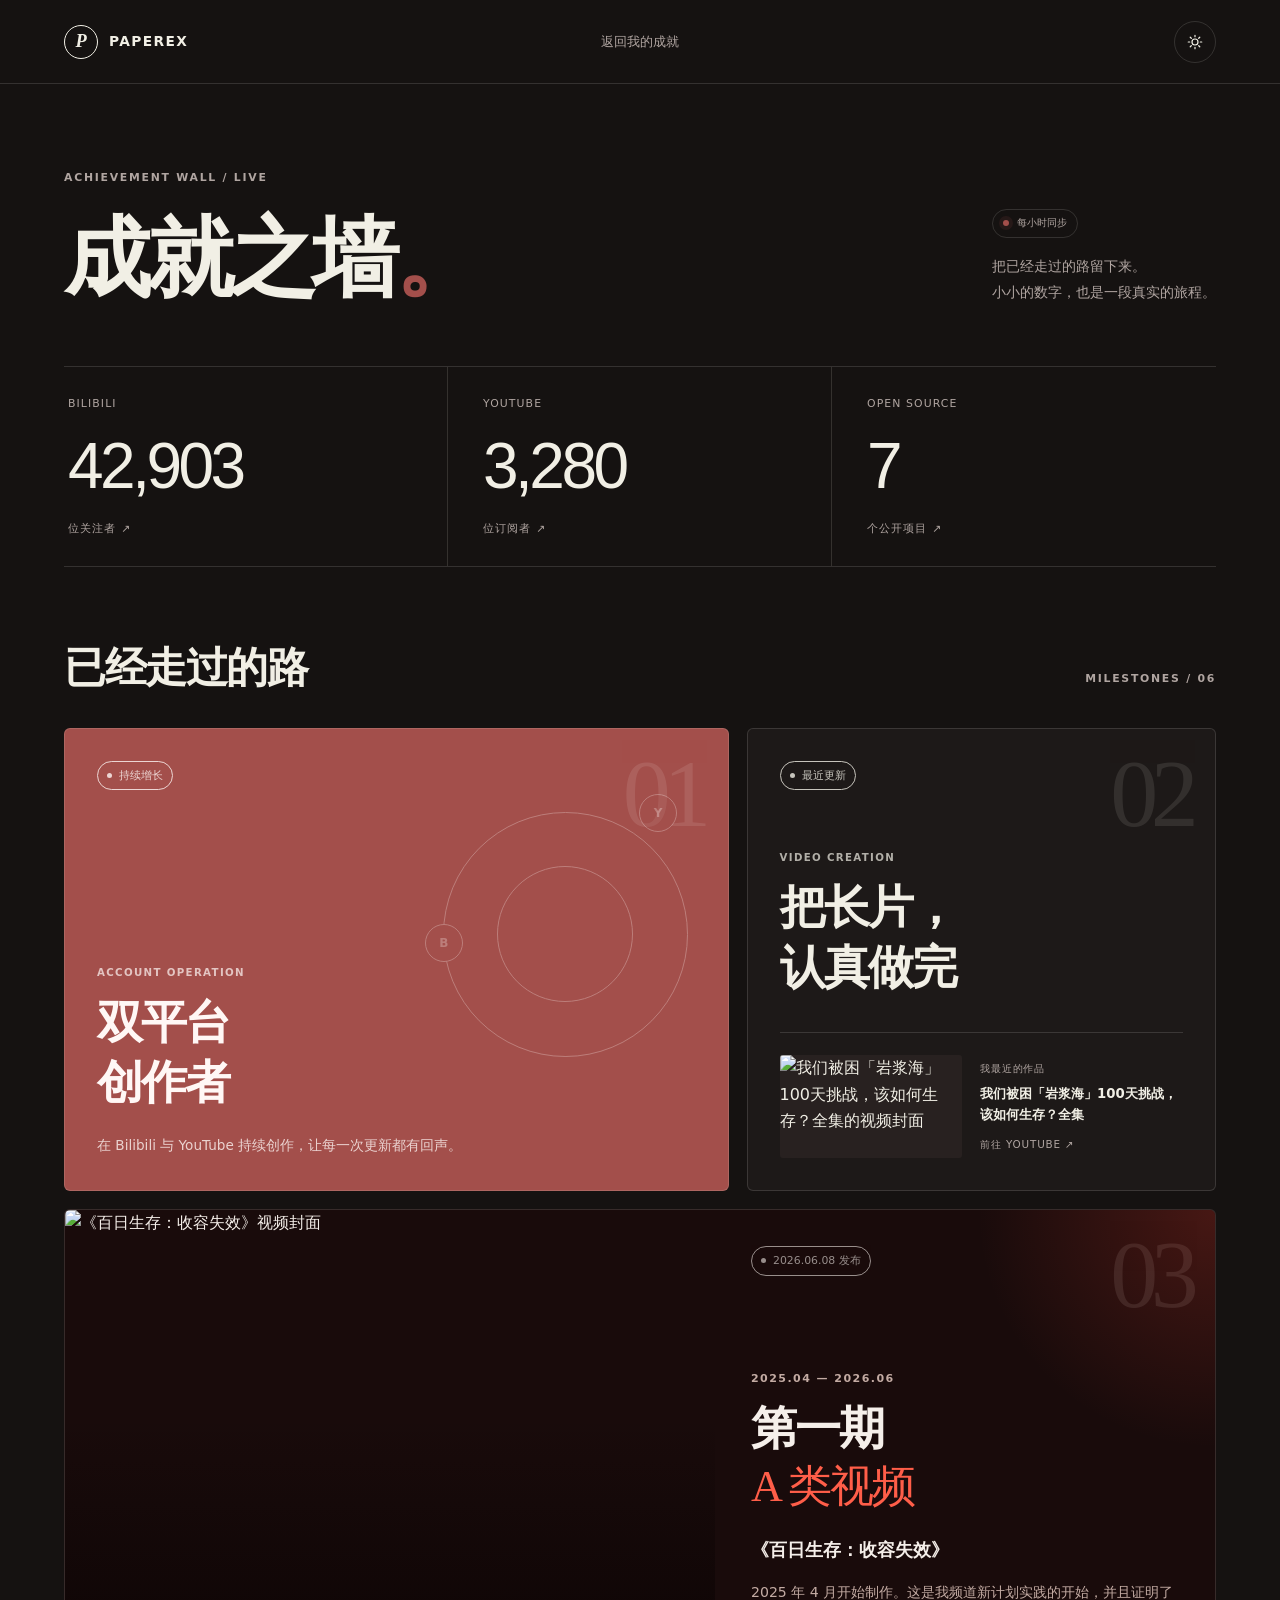
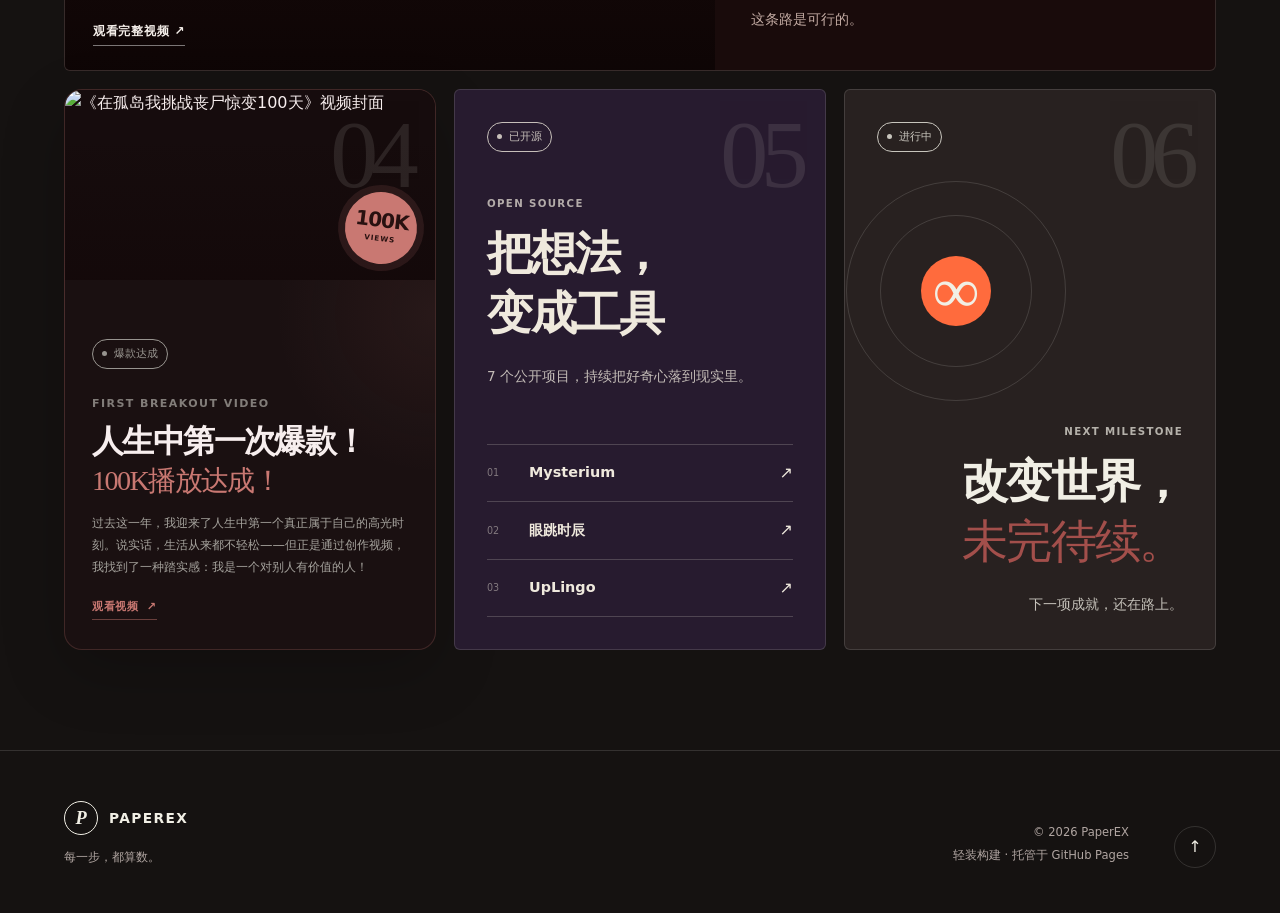
==== commit 9b186783: "Revert "Simplify blog layout and unify content pages" This reverts commit bc6e96f30148d750bb3f993be7" ====
--- a/achievements/index.html
+++ b/achievements/index.html
@@ -8,23 +8,16 @@
   <title>成就之墙 · PaperEX</title>
   <link rel="icon" href="../favicon.svg" type="image/svg+xml">
   <link rel="stylesheet" href="../styles.css">
-  <link rel="stylesheet" href="../refresh.css">
-  <link rel="stylesheet" href="../subpages.css">
   <script>try{document.documentElement.dataset.theme=localStorage.getItem('paperex-theme')||'dark'}catch(e){}</script>
 </head>
-<body id="top" class="subpage achievements-view">
+<body id="top">
   <a class="skip-link" href="#achievement-wall">跳到成就之墙</a>
   <header class="site-header article-header archive-header">
     <a class="brand" href="../index.html" aria-label="返回 PaperEX 首页">
       <span class="brand-mark" aria-hidden="true">P</span>
       <span>PaperEX</span>
     </a>
-    <nav class="subpage-nav" aria-label="主导航">
-      <a href="../index.html">首页</a>
-      <a href="../articles/">文章</a>
-      <a href="../achievements/" aria-current="page">成就</a>
-      <a href="../ost/">OST</a>
-    </nav>
+    <a class="archive-home-link" href="../index.html#now">返回我的成就</a>
     <div class="header-actions">
       <button class="icon-button theme-toggle" type="button" aria-label="切换明暗主题" title="切换主题" data-theme-toggle>
         <svg aria-hidden="true" viewBox="0 0 24 24"><path d="M12 3v2m0 14v2M3 12h2m14 0h2M5.64 5.64l1.42 1.42m9.88 9.88 1.42 1.42m0-12.72-1.42 1.42M7.06 16.94l-1.42 1.42M16 12a4 4 0 1 1-8 0 4 4 0 0 1 8 0Z"/></svg>
@@ -35,10 +28,12 @@
   <main class="achievement-page" data-social-root data-social-path="../data/social.json">
     <header class="achievement-hero reveal">
       <div>
+        <p class="kicker">Achievement wall / Live</p>
         <h1>成就之墙<span class="section-period">。</span></h1>
       </div>
       <div class="achievement-hero-copy">
         <span class="achievement-live" data-social-status>每小时同步</span>
+        <p>把已经走过的路留下来。<br>小小的数字，也是一段真实的旅程。</p>
       </div>
     </header>
 
@@ -54,7 +49,7 @@
         <small>位订阅者 ↗</small>
       </a>
       <a class="achievement-stat" href="https://github.com/Old-Paper?tab=repositories" target="_blank" rel="noreferrer">
-        <span>GitHub</span>
+        <span>Open source</span>
         <strong data-github-projects>7</strong>
         <small>个公开项目 ↗</small>
       </a>
@@ -62,21 +57,27 @@
 
     <section class="achievement-board" id="achievement-wall" aria-labelledby="achievement-board-title">
       <header class="achievement-board-heading reveal">
+        <p class="kicker">Milestones / 06</p>
         <h2 id="achievement-board-title">已经走过的路</h2>
       </header>
 
       <div class="achievement-grid">
         <article class="achievement-plaque achievement-growth reveal">
+          <span class="achievement-plaque-index" aria-hidden="true">01</span>
           <span class="achievement-state"><i></i> 持续增长</span>
           <div class="achievement-plaque-copy">
+            <p>Account operation</p>
             <h3>双平台<br>创作者</h3>
             <p>在 Bilibili 与 YouTube 持续创作，让每一次更新都有回声。</p>
           </div>
+          <div class="achievement-orbit" aria-hidden="true"><span>B</span><span>Y</span></div>
         </article>
 
         <article class="achievement-plaque achievement-video-plaque reveal">
+          <span class="achievement-plaque-index" aria-hidden="true">02</span>
           <span class="achievement-state"><i></i> 最近更新</span>
           <div class="achievement-plaque-copy">
+            <p>Video creation</p>
             <h3>把长片，<br>认真做完</h3>
           </div>
           <a class="achievement-video" href="https://www.youtube.com/watch?v=GRUpMJj9LJo" target="_blank" rel="noreferrer" data-latest-video>
@@ -86,6 +87,7 @@
         </article>
 
         <article class="achievement-plaque achievement-a-class reveal">
+          <span class="achievement-plaque-index" aria-hidden="true">03</span>
           <a class="achievement-a-media" href="https://www.youtube.com/watch?v=YYPNeLb3gYc" target="_blank" rel="noreferrer" aria-label="观看《百日生存：收容失效》">
             <img src="https://i.ytimg.com/vi/YYPNeLb3gYc/maxresdefault.jpg" alt="《百日生存：收容失效》视频封面" width="1280" height="720" loading="lazy" decoding="async">
             <span>观看完整视频 ↗</span>
@@ -102,6 +104,7 @@
         </article>
 
         <article class="achievement-plaque achievement-viral reveal">
+          <span class="achievement-plaque-index" aria-hidden="true">04</span>
           <a class="achievement-viral-media" href="https://www.youtube.com/watch?v=gOJZQK31vMI&amp;t=548s" target="_blank" rel="noreferrer" aria-label="观看《在孤岛我挑战丧尸惊变100天》">
             <img src="https://i.ytimg.com/vi/gOJZQK31vMI/maxresdefault.jpg" alt="《在孤岛我挑战丧尸惊变100天》视频封面" width="1280" height="720" loading="lazy" decoding="async">
             <span class="achievement-viral-badge"><strong>100K</strong><small>VIEWS</small></span>
@@ -109,6 +112,7 @@
           <div class="achievement-viral-copy">
             <span class="achievement-state"><i></i> 爆款达成</span>
             <div>
+              <p class="achievement-a-period">FIRST BREAKOUT VIDEO</p>
               <h3>人生中第一次爆款！<em>100K播放达成！</em></h3>
               <p>过去这一年，我迎来了人生中第一个真正属于自己的高光时刻。说实话，生活从来都不轻松——但正是通过创作视频，我找到了一种踏实感：我是一个对别人有价值的人！</p>
               <a class="achievement-viral-link" href="https://www.youtube.com/watch?v=gOJZQK31vMI&amp;t=548s" target="_blank" rel="noreferrer">观看视频 <span aria-hidden="true">↗</span></a>
@@ -117,8 +121,10 @@
         </article>
 
         <article class="achievement-plaque achievement-open-source reveal">
+          <span class="achievement-plaque-index" aria-hidden="true">05</span>
           <span class="achievement-state"><i></i> 已开源</span>
           <div class="achievement-plaque-copy">
+            <p>Open source</p>
             <h3>把想法，<br>变成工具</h3>
             <p><span data-github-projects>7</span> 个公开项目，持续把好奇心落到现实里。</p>
           </div>
@@ -130,8 +136,11 @@
         </article>
 
         <article class="achievement-plaque achievement-future reveal">
+          <span class="achievement-plaque-index" aria-hidden="true">06</span>
           <span class="achievement-state"><i></i> 进行中</span>
+          <div class="achievement-future-mark" aria-hidden="true"><span>∞</span></div>
           <div class="achievement-plaque-copy">
+            <p>Next milestone</p>
             <h3>改变世界，<br><em>未完待续。</em></h3>
             <p>下一项成就，还在路上。</p>
           </div>
@@ -140,9 +149,10 @@
     </section>
   </main>
 
-  <footer class="subpage-footer">
-    <span>© <span data-year>2026</span> PaperEX</span>
-    <a href="#top">回到顶部 ↑</a>
+  <footer class="site-footer achievement-footer">
+    <div><a class="brand footer-brand" href="../index.html"><span class="brand-mark">P</span><span>PaperEX</span></a><p>每一步，都算数。</p></div>
+    <div class="footer-meta"><p>© <span data-year>2026</span> PaperEX</p><p>轻装构建 · 托管于 GitHub Pages</p></div>
+    <a class="back-top" href="#top" aria-label="返回顶部">↑</a>
   </footer>
 
   <script src="../app.js" defer></script>
